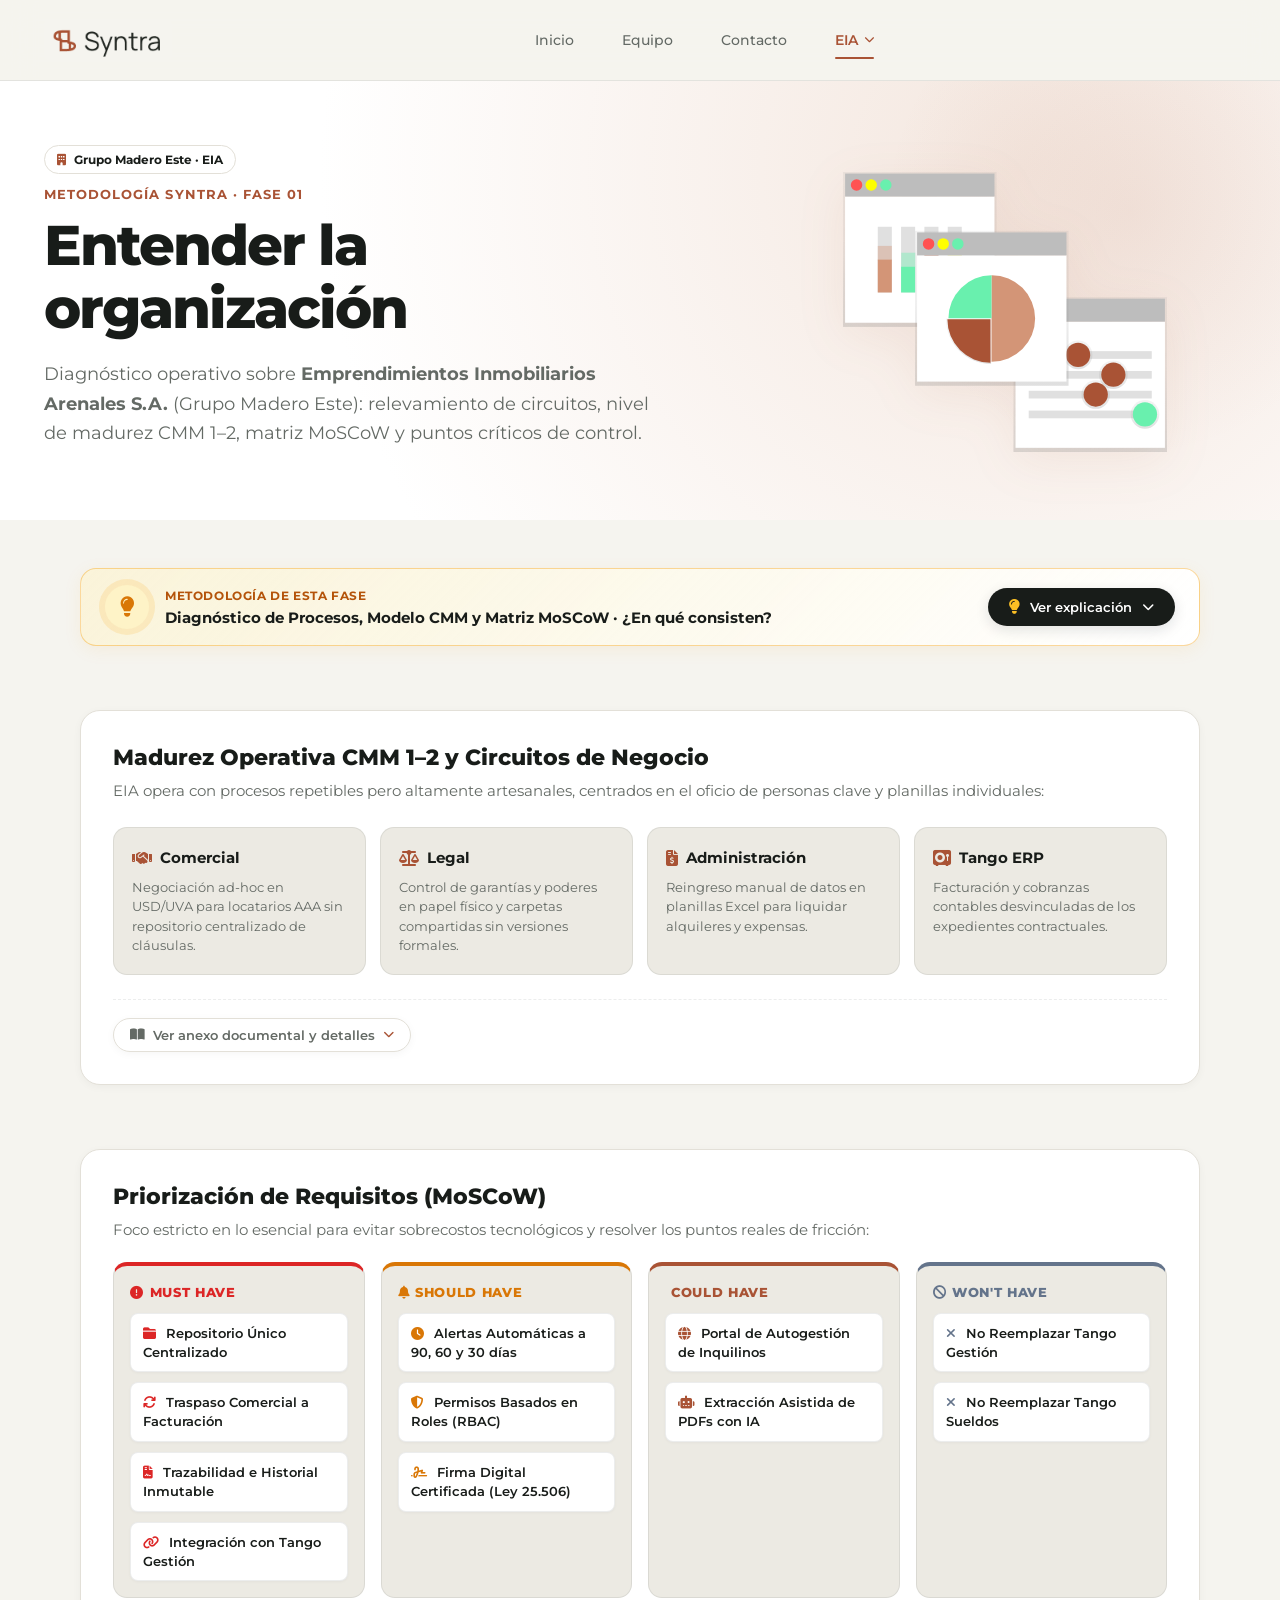
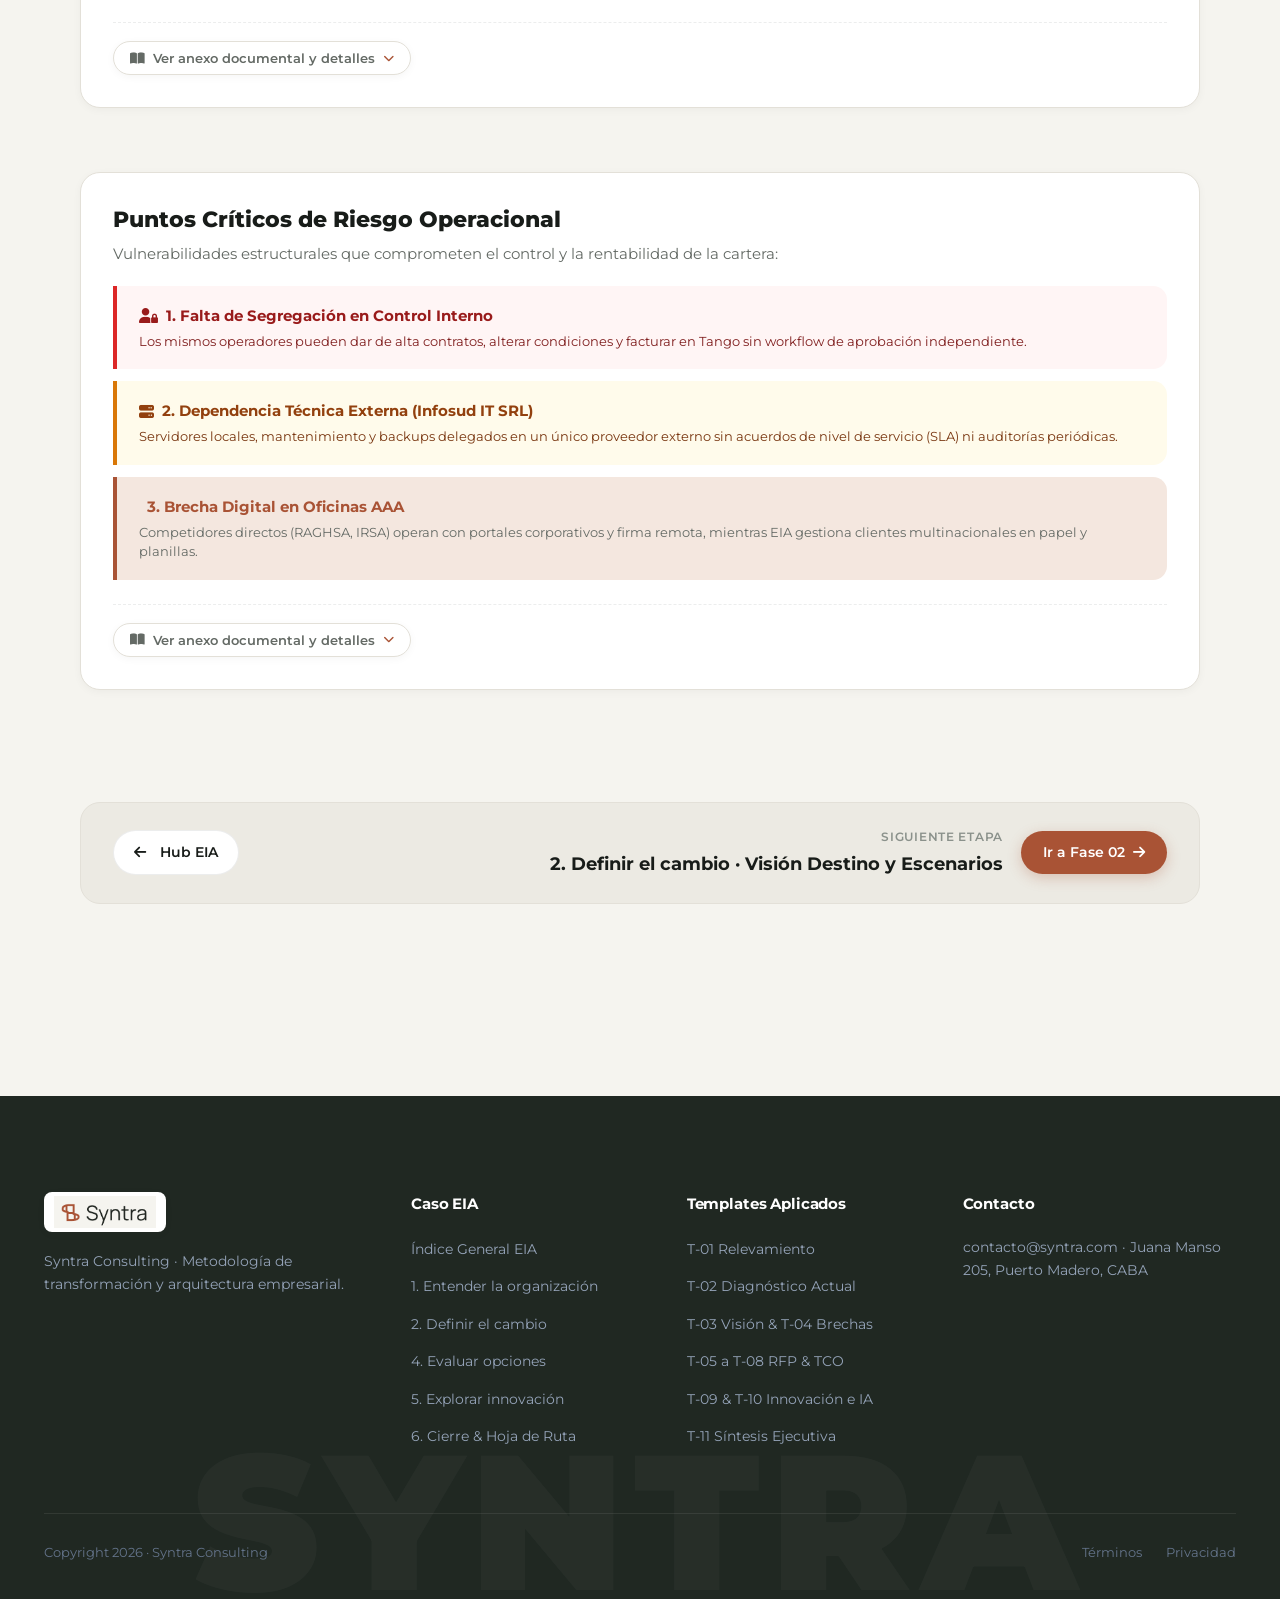
==== 1-entender-la-organizacion.html @ 29b1a00e "cambios varios" ====
<!DOCTYPE html>
<html lang="es">
<head>
  <meta charset="UTF-8">
  <meta name="viewport" content="width=device-width, initial-scale=1.0">
  <title>1. Entender la organización · Diagnóstico EIA · Syntra Consulting</title>
  <meta name="description" content="Fase 1: Diagnóstico operativo de Emprendimientos Inmobiliarios Arenales S.A. (EIA). Madurez CMM 1-2, matriz MoSCoW y puntos críticos de riesgo.">
  
  <!-- Font Awesome Icons -->
  <link rel="stylesheet" href="https://cdnjs.cloudflare.com/ajax/libs/font-awesome/6.5.1/css/all.min.css">

  <!-- Google Fonts: Montserrat Exclusivamente -->
  <link rel="preconnect" href="https://fonts.googleapis.com">
  <link rel="preconnect" href="https://fonts.gstatic.com" crossorigin>
  <link href="https://fonts.googleapis.com/css2?family=Montserrat:ital,wght@0,300;0,400;0,500;0,600;0,700;0,800;0,900;1,300;1,400;1,500;1,600;1,700&display=swap" rel="stylesheet">

  <link rel="stylesheet" href="styles.css">
  <link rel="icon" type="image/svg+xml" href="assets/logo-symbol.svg">
</head>
<body>

  <!-- Site Header -->
  <header class="site-header" role="banner">
    <div class="container header-inner">
      <a href="index.html" class="brand-logo" aria-label="Syntra Consulting Inicio">
        <img src="assets/logo-crop.png" alt="Syntra Consulting" class="brand-logo-img">
      </a>

      <!-- Navigation with EIA Dropdown -->
      <nav class="nav-container" role="navigation" aria-label="Navegación principal">
        <ul class="nav-menu">
          <li><a href="index.html" class="nav-link">Inicio</a></li>
          <li><a href="index.html#equipo" class="nav-link">Equipo</a></li>
          <li><a href="index.html#contacto" class="nav-link">Contacto</a></li>
          
          <li class="nav-item-dropdown">
            <a href="eia.html" class="nav-link active">
              <span>EIA</span>
              <i class="fa-solid fa-chevron-down" style="font-size:0.65rem;"></i>
            </a>
            <div class="nav-dropdown-menu">
              <a href="eia.html" class="nav-dropdown-item">
                <i class="fa-solid fa-folder-tree" style="color:var(--primary-blue);"></i>
                <span>Índice General EIA</span>
                <span class="nav-dropdown-badge">Hub</span>
              </a>
              <a href="1-entender-la-organizacion.html" class="nav-dropdown-item active">
                <i class="fa-solid fa-magnifying-glass-chart"></i>
                <span>1. Entender la organización</span>
              </a>
              <a href="2-definir-el-cambio.html" class="nav-dropdown-item">
                <i class="fa-solid fa-bullseye"></i>
                <span>2. Definir el cambio</span>
              </a>
              <a href="4-evaluar-opciones.html" class="nav-dropdown-item">
                <i class="fa-solid fa-scale-balanced"></i>
                <span>4. Evaluar opciones</span>
              </a>
              <a href="5-explorar-innovacion.html" class="nav-dropdown-item">
                <i class="fa-solid fa-robot"></i>
                <span>5. Explorar innovación</span>
              </a>
              <a href="6-cierre.html" class="nav-dropdown-item">
                <i class="fa-solid fa-flag-checkered"></i>
                <span>6. Cierre & Hoja de Ruta</span>
              </a>
            </div>
          </li>
        </ul>
      </nav>

      <div class="header-actions">
        <button class="mobile-toggle" aria-label="Abrir menú" aria-expanded="false">
          <span></span><span></span><span></span>
        </button>
      </div>
    </div>
  </header>

  <main>

    <!-- Phase Hero Banner (Clean, Typographic, No Clutter) -->
    <section class="hero-section" style="padding: 64px 0 40px;">
      <div class="ambient-glow"></div>
      <div class="container hero-with-illustration" style="position:relative; z-index:2;">
        
        <div>
          <div style="display:inline-flex; align-items:center; gap:8px; background:#FFFFFF; padding:4px 12px; border-radius:100px; border:1px solid var(--border-card); margin-bottom:10px;">
            <i class="fa-solid fa-building" style="font-size:0.75rem; color:var(--primary-blue);"></i>
            <span style="font-size:0.75rem; font-weight:700; color:var(--text-main);">Grupo Madero Este · EIA</span>
          </div>
          <span class="hero-kicker" style="display:block;">Metodología Syntra · Fase 01</span>
          <h1 class="hero-title" style="margin-top:4px;">
            Entender la organización
          </h1>
          <p class="hero-lead" style="max-width:620px; margin-top:14px;">
            Diagnóstico operativo sobre <strong>Emprendimientos Inmobiliarios Arenales S.A.</strong> (Grupo Madero Este): relevamiento de circuitos, nivel de madurez CMM 1–2, matriz MoSCoW y puntos críticos de control.
          </p>
        </div>

        <div class="hero-illustration-box">
          <img src="assets/undraw_analytics.svg" alt="Ilustración Diagnóstico Operativo EIA" class="undraw-img">
        </div>

      </div>
    </section>

    <!-- Content Layout Grid -->
    <section style="padding: 24px 0 96px;">
      <div class="container">
        
        <div class="spec-layout-grid">
          
          <!-- Main Column -->
          <div class="spec-main">
            
            <!-- Barra de Metodología con Popover Interactivo (Explicación Sencilla) -->
            <div class="methodology-bar-wrapper">
              <div class="methodology-pill-bar">
                <div class="methodology-pill-info">
                  <span class="methodology-bulb-badge" aria-hidden="true">
                    <i class="fa-solid fa-lightbulb"></i>
                  </span>
                  <div class="methodology-pill-texts">
                    <span class="methodology-pill-kicker">Metodología de esta fase</span>
                    <span class="methodology-pill-title">Diagnóstico de Procesos, Modelo CMM y Matriz MoSCoW · ¿En qué consisten?</span>
                  </div>
                </div>
                <button type="button" class="methodology-trigger-btn" aria-expanded="false" aria-controls="popover-metodologia-01">
                  <i class="fa-solid fa-lightbulb lightbulb-icon-glow"></i>
                  <span>Ver explicación</span>
                  <i class="fa-solid fa-chevron-down arrow-indicator"></i>
                </button>
              </div>

              <!-- Popover Desplegable -->
              <aside id="popover-metodologia-01" class="methodology-popover-box" role="region" aria-label="Metodología de Diagnóstico">
                <div class="popover-header">
                  <div class="popover-badge-tag">
                    <i class="fa-solid fa-lightbulb"></i>
                    <span>Metodología Explicada Fácil</span>
                  </div>
                  <button type="button" class="popover-close-btn" aria-label="Cerrar explicación">
                    <i class="fa-solid fa-xmark"></i>
                  </button>
                </div>
                
                <h3 class="popover-headline">
                  ¿Qué metodologías se usaron para diagnosticar la empresa y en qué consisten?
                </h3>

                <div class="popover-explain-grid">
                  <!-- Bloque 1: ¿Qué es? -->
                  <div class="explain-card concept-card">
                    <div class="explain-card-header">
                      <span class="explain-card-icon concept-icon"><i class="fa-solid fa-book-open"></i></span>
                      <h4>¿Qué es?</h4>
                    </div>
                    <p>
                      El <strong>Modelo de Madurez (CMM)</strong> es una escala del 1 al 5 que mide qué tan organizada está una empresa: desde un nivel donde todo se hace "a pulmón" y depende de la memoria de personas clave (Nivel 1–2), hasta niveles donde los procesos están estandarizados.<br><br>
                      La <strong>Matriz MoSCoW</strong> es una regla práctica para ordenar necesidades separando lo urgente de lo secundario.
                    </p>
                  </div>

                  <!-- Bloque 2: ¿En qué consiste? -->
                  <div class="explain-card steps-card">
                    <div class="explain-card-header">
                      <span class="explain-card-icon steps-icon"><i class="fa-solid fa-list-ol"></i></span>
                      <h4>¿En qué consiste el método? (Paso a paso)</h4>
                    </div>
                    <ul class="explain-steps-list">
                      <li>
                        <span class="explain-step-badge">1</span>
                        <span><strong>Relevar la realidad:</strong> Se mapea cómo viajan las planillas de Excel, mensajes y carpetas entre sectores (ventas, cobranzas y compras).</span>
                      </li>
                      <li>
                        <span class="explain-step-badge">2</span>
                        <span><strong>Medir la madurez (CMM 1–2):</strong> Se confirma que los procesos son repetibles pero artesanales, para no imponer herramientas que nadie pueda usar.</span>
                      </li>
                      <li>
                        <span class="explain-step-badge">3</span>
                        <span><strong>Priorizar con MoSCoW:</strong> Se clasifica lo imprescindible (<em>Must</em>), lo deseable (<em>Should</em>), lo secundario (<em>Could</em>) y lo que queda para más adelante (<em>Won't</em>).</span>
                      </li>
                    </ul>
                  </div>

                  <!-- Bloque 3: ¿Para qué sirve? -->
                  <div class="explain-card value-card">
                    <div class="explain-card-header">
                      <span class="explain-card-icon value-icon"><i class="fa-solid fa-circle-check"></i></span>
                      <h4>¿Para qué sirve? (Resultado concreto)</h4>
                    </div>
                    <ul class="explain-value-list">
                      <li>
                        <i class="fa-solid fa-check"></i>
                        <span><strong>Diagnóstico certero:</strong> Saber con exactitud qué traba el trabajo diario antes de gastar dinero en software.</span>
                      </li>
                      <li>
                        <i class="fa-solid fa-check"></i>
                        <span><strong>Foco en lo urgente:</strong> Evita el error habitual de querer cambiar todo al mismo tiempo de forma caótica.</span>
                      </li>
                      <li>
                        <i class="fa-solid fa-check"></i>
                        <span><strong>Solución a medida:</strong> Garantiza que cualquier sistema futuro resuelva problemas reales de la gente.</span>
                      </li>
                    </ul>
                  </div>
                </div>

                <div class="popover-simple-footer">
                  <span><i class="fa-solid fa-circle-info" style="color:var(--primary-blue); margin-right:6px;"></i> Conceptos de diagnóstico de procesos y madurez organizativa (CMM & MoSCoW).</span>
                  <span style="font-weight:600; color:var(--text-main);">Fase 01 · Entender la Organización</span>
                </div>
              </aside>
            </div>

            <!-- Card 1: Diagnóstico de Madurez & Mapeo de Circuitos -->
            <article class="visual-slide-card">
              <h2 class="visual-slide-title">Madurez Operativa CMM 1–2 y Circuitos de Negocio</h2>
              <p class="visual-lead-text">
                EIA opera con procesos repetibles pero altamente artesanales, centrados en el oficio de personas clave y planillas individuales:
              </p>

              <!-- Graphic 4-Area Flow Grid -->
              <div style="display:grid; grid-template-columns:repeat(auto-fit, minmax(210px, 1fr)); gap:14px; margin:24px 0 16px;">
                <div style="background:var(--bg-surface); border:1px solid var(--border-subtle); border-radius:var(--radius-md); padding:18px;">
                  <div style="display:flex; align-items:center; gap:8px; margin-bottom:8px;">
                    <i class="fa-solid fa-handshake" style="color:var(--primary-blue);"></i>
                    <strong style="font-size:0.9375rem;">Comercial</strong>
                  </div>
                  <p style="font-size:0.8125rem; color:var(--text-body); margin:0; line-height:1.5;">Negociación ad-hoc en USD/UVA para locatarios AAA sin repositorio centralizado de cláusulas.</p>
                </div>

                <div style="background:var(--bg-surface); border:1px solid var(--border-subtle); border-radius:var(--radius-md); padding:18px;">
                  <div style="display:flex; align-items:center; gap:8px; margin-bottom:8px;">
                    <i class="fa-solid fa-scale-balanced" style="color:var(--primary-blue);"></i>
                    <strong style="font-size:0.9375rem;">Legal</strong>
                  </div>
                  <p style="font-size:0.8125rem; color:var(--text-body); margin:0; line-height:1.5;">Control de garantías y poderes en papel físico y carpetas compartidas sin versiones formales.</p>
                </div>

                <div style="background:var(--bg-surface); border:1px solid var(--border-subtle); border-radius:var(--radius-md); padding:18px;">
                  <div style="display:flex; align-items:center; gap:8px; margin-bottom:8px;">
                    <i class="fa-solid fa-file-invoice-dollar" style="color:var(--primary-blue);"></i>
                    <strong style="font-size:0.9375rem;">Administración</strong>
                  </div>
                  <p style="font-size:0.8125rem; color:var(--text-body); margin:0; line-height:1.5;">Reingreso manual de datos en planillas Excel para liquidar alquileres y expensas.</p>
                </div>

                <div style="background:var(--bg-surface); border:1px solid var(--border-subtle); border-radius:var(--radius-md); padding:18px;">
                  <div style="display:flex; align-items:center; gap:8px; margin-bottom:8px;">
                    <i class="fa-solid fa-vault" style="color:var(--primary-blue);"></i>
                    <strong style="font-size:0.9375rem;">Tango ERP</strong>
                  </div>
                  <p style="font-size:0.8125rem; color:var(--text-body); margin:0; line-height:1.5;">Facturación y cobranzas contables desvinculadas de los expedientes contractuales.</p>
                </div>
              </div>

              <!-- Collapsible Annex 01 -->
              <div class="annex-box">
                <button type="button" class="annex-toggle-btn" aria-expanded="false">
                  <i class="fa-solid fa-book-open"></i>
                  <span class="toggle-label">Ver anexo documental y detalles</span>
                  <i class="fa-solid fa-chevron-down chevron-icon"></i>
                </button>
                <div class="annex-body">
                  <div class="annex-header">
                    <i class="fa-solid fa-file-lines"></i> Anexo Metodológico · Relevamiento Operativo Completo (T-01 & T-02)
                  </div>
                  <p><strong>Detalle del Contexto Operativo:</strong> EIA opera en el segmento de alquiler corporativo premium en Diques 2 y 3 de Puerto Madero (locatarios: MasterCard, petroleras, embajadas) más consorcios asociados, con contratos en USD/UVA, garantías bancarias y exigencias de auditoría. Su madurez CMM 1–2 expone al negocio a que, ante la ausencia de una persona clave, los circuitos se frenen.</p>
                  <p><strong>Hito de Sistemas Enero 2026:</strong> La empresa completó la migración forzosa de un software de más de 20 años hacia Tango Gestión. Este cambio generó un estado de adaptación reciente y susceptibilidad al cambio tecnológico, exigiendo intervenciones modulares y no traumáticas.</p>
                </div>
              </div>
            </article>

            <!-- Card 2: Tablero Visual MoSCoW -->
            <article class="visual-slide-card">
              <h2 class="visual-slide-title">Priorización de Requisitos (MoSCoW)</h2>
              <p class="visual-lead-text">
                Foco estricto en lo esencial para evitar sobrecostos tecnológicos y resolver los puntos reales de fricción:
              </p>

              <!-- Clean Kanban Board -->
              <div class="visual-kanban-grid">
                
                <div class="visual-kanban-col must">
                  <div class="visual-kanban-header">
                    <i class="fa-solid fa-circle-exclamation"></i> Must Have
                  </div>
                  <div class="visual-kanban-card"><i class="fa-solid fa-folder-closed" style="color:#DC2626; margin-right:6px;"></i> Repositorio Único Centralizado</div>
                  <div class="visual-kanban-card"><i class="fa-solid fa-arrows-rotate" style="color:#DC2626; margin-right:6px;"></i> Traspaso Comercial a Facturación</div>
                  <div class="visual-kanban-card"><i class="fa-solid fa-file-contract" style="color:#DC2626; margin-right:6px;"></i> Trazabilidad e Historial Inmutable</div>
                  <div class="visual-kanban-card"><i class="fa-solid fa-link" style="color:#DC2626; margin-right:6px;"></i> Integración con Tango Gestión</div>
                </div>

                <div class="visual-kanban-col should">
                  <div class="visual-kanban-header">
                    <i class="fa-solid fa-bell"></i> Should Have
                  </div>
                  <div class="visual-kanban-card"><i class="fa-solid fa-clock" style="color:#D97706; margin-right:6px;"></i> Alertas Automáticas a 90, 60 y 30 días</div>
                  <div class="visual-kanban-card"><i class="fa-solid fa-shield-halved" style="color:#D97706; margin-right:6px;"></i> Permisos Basados en Roles (RBAC)</div>
                  <div class="visual-kanban-card"><i class="fa-solid fa-signature" style="color:#D97706; margin-right:6px;"></i> Firma Digital Certificada (Ley 25.506)</div>
                </div>

                <div class="visual-kanban-col could">
                  <div class="visual-kanban-header">
                    <i class="fa-solid fa-sparkles"></i> Could Have
                  </div>
                  <div class="visual-kanban-card"><i class="fa-solid fa-globe" style="color:var(--primary-blue); margin-right:6px;"></i> Portal de Autogestión de Inquilinos</div>
                  <div class="visual-kanban-card"><i class="fa-solid fa-robot" style="color:var(--primary-blue); margin-right:6px;"></i> Extracción Asistida de PDFs con IA</div>
                </div>

                <div class="visual-kanban-col wont">
                  <div class="visual-kanban-header">
                    <i class="fa-solid fa-ban"></i> Won't Have
                  </div>
                  <div class="visual-kanban-card"><i class="fa-solid fa-xmark" style="color:#64748B; margin-right:6px;"></i> No Reemplazar Tango Gestión</div>
                  <div class="visual-kanban-card"><i class="fa-solid fa-xmark" style="color:#64748B; margin-right:6px;"></i> No Reemplazar Tango Sueldos</div>
                </div>

              </div>

              <!-- Collapsible Annex 02 -->
              <div class="annex-box">
                <button type="button" class="annex-toggle-btn" aria-expanded="false">
                  <i class="fa-solid fa-book-open"></i>
                  <span class="toggle-label">Ver anexo documental y detalles</span>
                  <i class="fa-solid fa-chevron-down chevron-icon"></i>
                </button>
                <div class="annex-body">
                  <div class="annex-header">
                    <i class="fa-solid fa-file-lines"></i> Anexo Metodológico · Justificación de la Matriz MoSCoW
                  </div>
                  <p><strong>Criterio de Decisión:</strong> Se acordó con la Gerencia General (Dora Poceiro) mantener intangible el ERP Tango Gestión y Tango Sueldos (Won't Have) para proteger la inversión de enero de 2026. Los esfuerzos se concentran exclusivamente en eliminar la dispersión documental y erradicar los errores en el traspaso interdepartamental.</p>
                </div>
              </div>
            </article>

            <!-- Card 3: Puntos Críticos de Fricción -->
            <article class="visual-slide-card">
              <h2 class="visual-slide-title">Puntos Críticos de Riesgo Operacional</h2>
              <p class="visual-lead-text">
                Vulnerabilidades estructurales que comprometen el control y la rentabilidad de la cartera:
              </p>

              <!-- Clean Risk Items -->
              <div style="display:flex; flex-direction:column; gap:12px; margin:20px 0;">
                
                <div style="background:#FFF5F5; border-left:4px solid #DC2626; border-radius:0 var(--radius-md) var(--radius-md) 0; padding:18px 22px;">
                  <h3 style="font-size:0.9375rem; font-weight:700; color:#991B1B; margin:0 0 4px; display:flex; align-items:center; gap:8px;">
                    <i class="fa-solid fa-user-lock"></i> 1. Falta de Segregación en Control Interno
                  </h3>
                  <p style="font-size:0.8125rem; color:#7F1D1D; margin:0; line-height:1.5;">Los mismos operadores pueden dar de alta contratos, alterar condiciones y facturar en Tango sin workflow de aprobación independiente.</p>
                </div>

                <div style="background:#FFFBEB; border-left:4px solid #D97706; border-radius:0 var(--radius-md) var(--radius-md) 0; padding:18px 22px;">
                  <h3 style="font-size:0.9375rem; font-weight:700; color:#92400E; margin:0 0 4px; display:flex; align-items:center; gap:8px;">
                    <i class="fa-solid fa-server"></i> 2. Dependencia Técnica Externa (Infosud IT SRL)
                  </h3>
                  <p style="font-size:0.8125rem; color:#78350F; margin:0; line-height:1.5;">Servidores locales, mantenimiento y backups delegados en un único proveedor externo sin acuerdos de nivel de servicio (SLA) ni auditorías periódicas.</p>
                </div>

                <div style="background:var(--primary-blue-light); border-left:4px solid var(--primary-blue); border-radius:0 var(--radius-md) var(--radius-md) 0; padding:18px 22px;">
                  <h3 style="font-size:0.9375rem; font-weight:700; color:var(--primary-blue); margin:0 0 4px; display:flex; align-items:center; gap:8px;">
                    <i class="fa-solid fa-chart-line-down"></i> 3. Brecha Digital en Oficinas AAA
                  </h3>
                  <p style="font-size:0.8125rem; color:var(--text-body); margin:0; line-height:1.5;">Competidores directos (RAGHSA, IRSA) operan con portales corporativos y firma remota, mientras EIA gestiona clientes multinacionales en papel y planillas.</p>
                </div>

              </div>

              <!-- Collapsible Annex 03 -->
              <div class="annex-box">
                <button type="button" class="annex-toggle-btn" aria-expanded="false">
                  <i class="fa-solid fa-book-open"></i>
                  <span class="toggle-label">Ver anexo documental y detalles</span>
                  <i class="fa-solid fa-chevron-down chevron-icon"></i>
                </button>
                <div class="annex-body">
                  <div class="annex-header">
                    <i class="fa-solid fa-file-lines"></i> Anexo Metodológico · Evaluación de Impacto Operativo
                  </div>
                  <p><strong>Riesgo de Control Interno en Tango Gestión:</strong> Actualmente, los perfiles de usuario en Tango no diferencian adecuadamente entre quién negocia, quién carga las condiciones y quién aprueba la emisión de facturas o pagos. Esto expone a la Gerencia General a desvíos en cánones pactados y demoras en el reclamo de pólizas de caución vencidas.</p>
                </div>
              </div>
            </article>

            <!-- Navigation Dock with Previous and Next Phase -->
            <div class="next-phase-dock" style="display:flex; justify-content:space-between; align-items:center; flex-wrap:wrap; gap:16px;">
              <a href="eia.html" class="btn-secondary" style="padding:10px 20px; font-size:0.875rem;">
                <span class="arrow" style="margin-right:6px;"><i class="fa-solid fa-arrow-left"></i></span>
                <span>Hub EIA</span>
              </a>
              <div style="display:flex; align-items:center; gap:18px; flex-wrap:wrap; margin-left:auto;">
                <div class="next-phase-info" style="text-align:right;">
                  <span class="next-phase-label">Siguiente Etapa</span>
                  <span class="next-phase-title">2. Definir el cambio · Visión Destino y Escenarios</span>
                </div>
                <a href="2-definir-el-cambio.html" class="btn-primary">
                  <span>Ir a Fase 02</span>
                  <span class="arrow"><i class="fa-solid fa-arrow-right"></i></span>
                </a>
              </div>
            </div>

          </div>

        </div>

      </div>
    </section>

  </main>

  <!-- Mega Footer -->
  <footer class="mega-footer" role="contentinfo">
    <div class="footer-watermark">SYNTRA</div>
    <div class="container">
      <div class="footer-grid">
        <div class="footer-brand-col">
          <a href="index.html" class="brand-logo" style="color:#FFFFFF;">
            <span class="footer-logo-wrap">
              <img src="assets/logo-crop.png" alt="Syntra Consulting" class="footer-logo-img">
            </span>
          </a>
          <p class="footer-desc">
            Syntra Consulting · Metodología de transformación y arquitectura empresarial.
          </p>
        </div>

        <div>
          <h4 class="footer-col-title">Caso EIA</h4>
          <ul class="footer-links-list">
            <li class="footer-link-item"><a href="eia.html">Índice General EIA</a></li>
            <li class="footer-link-item"><a href="1-entender-la-organizacion.html">1. Entender la organización</a></li>
            <li class="footer-link-item"><a href="2-definir-el-cambio.html">2. Definir el cambio</a></li>
            <li class="footer-link-item"><a href="4-evaluar-opciones.html">4. Evaluar opciones</a></li>
            <li class="footer-link-item"><a href="5-explorar-innovacion.html">5. Explorar innovación</a></li>
            <li class="footer-link-item"><a href="6-cierre.html">6. Cierre & Hoja de Ruta</a></li>
          </ul>
        </div>

        <div>
          <h4 class="footer-col-title">Templates Aplicados</h4>
          <ul class="footer-links-list">
            <li class="footer-link-item"><a href="1-entender-la-organizacion.html">T-01 Relevamiento</a></li>
            <li class="footer-link-item"><a href="1-entender-la-organizacion.html">T-02 Diagnóstico Actual</a></li>
            <li class="footer-link-item"><a href="2-definir-el-cambio.html">T-03 Visión & T-04 Brechas</a></li>
            <li class="footer-link-item"><a href="4-evaluar-opciones.html">T-05 a T-08 RFP & TCO</a></li>
            <li class="footer-link-item"><a href="5-explorar-innovacion.html">T-09 & T-10 Innovación e IA</a></li>
            <li class="footer-link-item"><a href="6-cierre.html">T-11 Síntesis Ejecutiva</a></li>
          </ul>
        </div>

        <div>
          <h4 class="footer-col-title">Contacto</h4>
          <p class="footer-desc">
            contacto@syntra.com · Juana Manso 205, Puerto Madero, CABA
          </p>
        </div>
      </div>

      <div class="footer-bottom-bar">
        <div>Copyright 2026 · Syntra Consulting</div>
        <div class="footer-legal-links">
          <a href="#">Términos</a>
          <a href="#">Privacidad</a>
        </div>
      </div>
    </div>
  </footer>

  <script src="script.js"></script>
</body>
</html>
---- styles.css ----
/* ==========================================================================
   SYNTRA CONSULTING · Design System & Modern Agency UI
   Inspired by Looka reference design (Home, About, Career Single)
   Integrated for Syntra Consulting & Case Methodology
   ========================================================================== */

@import url('https://fonts.googleapis.com/css2?family=Montserrat:ital,wght@0,300;0,400;0,500;0,600;0,700;0,800;0,900;1,300;1,400;1,500;1,600;1,700&display=swap');

:root {
  /* ==========================================================================
     SYNTRA BRAND PALETTE (From deploy-6add1cf982ff3a89a87333ff)
     Warm Stone, Sand, Terracotta & Deep Obsidian Forest
     ========================================================================== */
  
  /* Terracotta / Bronze Accent */
  --accent-terracotta: #A95335;
  --accent-terracotta-hover: #92442B;
  --accent-peach: #D39577;
  --accent-peach-hover: #E0A68A;
  --accent-badge-bg: #F4E7DF;
  --accent-glow: rgba(169, 83, 53, 0.25);

  /* Primary Accent & Component Mapping */
  --primary-accent: #A95335;
  --primary-accent-hover: #92442B;
  --primary-accent-light: #F4E7DF;
  --primary-accent-muted: rgba(169, 83, 53, 0.12);
  --primary-gradient: linear-gradient(135deg, #A95335 0%, #D39577 100%);

  /* Aliases for 100% component compatibility */
  --primary-blue: #A95335;
  --primary-blue-hover: #92442B;
  --primary-blue-light: #F4E7DF;
  --primary-blue-muted: rgba(169, 83, 53, 0.12);
  
  /* Dark Obsidian Forest (Footers & Contrast) */
  --dark-navy: #202822;
  --dark-surface: #27322B;
  --dark-card: #2E3A31;
  --bg-dark: #202822;
  --bg-dark-card: #27322B;
  --bg-dark-card-hover: #2E3A31;
  
  /* Typography Colors */
  --text-main: #181C19;
  --text-body: #646A65;
  --text-muted: #8A918B;
  --text-subtle: #8A918B;
  --text-white: #FFFFFF;
  --text-light: #F5F4EF;
  --text-light-muted: #9DA59F;
  
  /* Backgrounds: Warm stone & sand from deploy-6add1cf982ff3a89a87333ff */
  --bg-primary: #F5F4EF;
  --bg-secondary: #ECEAE3;
  --bg-tertiary: #E3E0D8;
  --bg-body: #F5F4EF;
  --bg-surface: #ECEAE3;
  --bg-card: #FFFFFF;
  --bg-light-blue: #F4E7DF;
  
  /* Borders */
  --border-light: rgba(24, 28, 25, 0.12);
  --border-subtle: rgba(24, 28, 25, 0.08);
  --border-card: #E3E0D8;
  --border-focus: #A95335;

  /* Typography (Montserrat exclusively) */
  --font-main: 'Montserrat', -apple-system, BlinkMacSystemFont, "Segoe UI", Roboto, sans-serif;
  
  /* Shadows & Radius */
  --radius-sm: 8px;
  --radius-md: 14px;
  --radius-lg: 20px;
  --radius-xl: 28px;
  --radius-full: 9999px;
  
  --shadow-sm: 0 2px 8px rgba(24, 28, 25, 0.04);
  --shadow-md: 0 10px 25px rgba(24, 28, 25, 0.06);
  --shadow-lg: 0 20px 40px rgba(24, 28, 25, 0.08);
  --shadow-blue: 0 10px 30px rgba(169, 83, 53, 0.22);
  --shadow-accent: 0 10px 30px rgba(169, 83, 53, 0.22);
  
  /* Container Widths */
  --container-max: 1240px;
  --container-pad: 24px;
}

/* ==========================================================================
   Base & Reset
   ========================================================================== */
*, *::before, *::after {
  box-sizing: border-box;
  margin: 0;
  padding: 0;
}

html {
  scroll-behavior: smooth;
  font-size: 16px;
  -webkit-text-size-adjust: 100%;
}

body {
  font-family: var(--font-main);
  background-color: var(--bg-body);
  color: var(--text-main);
  line-height: 1.6;
  -webkit-font-smoothing: antialiased;
  -moz-osx-font-smoothing: grayscale;
  overflow-x: clip;
}

img, svg {
  display: block;
  max-width: 100%;
  height: auto;
}

a {
  color: inherit;
  text-decoration: none;
  transition: all 0.2s ease;
}

button {
  font-family: inherit;
  cursor: pointer;
  border: none;
  background: none;
  outline: none;
}

ul, ol {
  list-style: none;
}

.container {
  width: 100%;
  max-width: var(--container-max);
  margin-left: auto;
  margin-right: auto;
  padding-left: var(--container-pad);
  padding-right: var(--container-pad);
}

/* ==========================================================================
   Clean Ambient Lighting (Sin Cuadriculado)
   ========================================================================== */
.ambient-glow {
  position: absolute;
  top: -120px;
  right: -100px;
  width: 500px;
  height: 500px;
  background: radial-gradient(circle, rgba(169, 83, 53, 0.08) 0%, transparent 70%);
  pointer-events: none;
  z-index: 0;
}

/* ==========================================================================
   Pill Badges & Text Accents
   ========================================================================== */
.pill-badge {
  display: inline-flex;
  align-items: center;
  gap: 8px;
  padding: 6px 14px;
  background-color: var(--primary-blue-light);
  color: var(--primary-blue);
  font-size: 0.8125rem;
  font-weight: 600;
  border-radius: var(--radius-full);
  margin-bottom: 16px;
  letter-spacing: 0.01em;
}

.pill-badge.dark {
  background-color: rgba(255, 255, 255, 0.12);
  color: #FFFFFF;
}

.text-blue {
  color: var(--primary-blue);
}

/* ==========================================================================
   Header & Navigation
   ========================================================================== */
.site-header {
  position: sticky;
  top: 0;
  z-index: 1000;
  background-color: rgba(245, 244, 239, 0.94);
  backdrop-filter: blur(16px);
  -webkit-backdrop-filter: blur(16px);
  border-bottom: 1px solid var(--border-subtle);
  transition: all 0.3s ease;
}

.site-header.is-dark {
  background-color: rgba(32, 40, 34, 0.95);
  border-bottom: 1px solid rgba(255, 255, 255, 0.08);
  color: var(--text-white);
}

.header-inner {
  display: flex;
  align-items: center;
  justify-content: space-between;
  height: 80px;
}

/* Brand Logo */
.brand-logo {
  display: flex;
  align-items: center;
  gap: 12px;
  font-size: 1.35rem;
  font-weight: 800;
  letter-spacing: -0.02em;
  color: var(--text-main);
}

.site-header.is-dark .brand-logo {
  color: var(--text-white);
}

.brand-logo-img {
  height: 40px;
  width: auto;
  max-width: 150px;
  object-fit: contain;
  display: block;
  border-radius: 6px;
}

.footer-logo-wrap {
  background: #FFFFFF;
  padding: 4px 10px;
  border-radius: 8px;
  display: inline-flex;
  align-items: center;
  box-shadow: var(--shadow-sm);
}

.footer-logo-img {
  height: 32px;
  width: auto;
  object-fit: contain;
  display: block;
}

.trust-logo-card {
  display: flex;
  align-items: center;
  justify-content: center;
  padding: 6px 14px;
  background: rgba(255, 255, 255, 0.06);
  border: 1px solid rgba(255, 255, 255, 0.12);
  border-radius: 10px;
  transition: all 0.25s ease;
}

.trust-logo-card:hover {
  background: rgba(255, 255, 255, 0.12);
  transform: translateY(-2px);
  border-color: rgba(255, 255, 255, 0.25);
}

.trust-logo-card img {
  filter: brightness(0) invert(1);
  opacity: 0.9;
  transition: opacity 0.2s ease;
}

.trust-logo-card:hover img {
  opacity: 1;
}

.logo-box {
  width: 38px;
  height: 38px;
  background-color: var(--primary-blue);
  border-radius: 8px;
  display: flex;
  align-items: center;
  justify-content: center;
  color: #FFFFFF;
  box-shadow: var(--shadow-blue);
}

.logo-box svg {
  width: 22px;
  height: 22px;
}

/* Nav Menu */
.nav-menu {
  display: flex;
  align-items: center;
  gap: 24px;
}

.nav-link {
  font-size: 0.875rem;
  font-weight: 500;
  color: var(--text-body);
  padding: 8px 12px;
  border-radius: var(--radius-sm);
  transition: all 0.2s ease;
  position: relative;
  white-space: nowrap;
}

.site-header.is-dark .nav-link {
  color: #94A3B8;
}

.nav-link:hover {
  color: var(--primary-blue);
}

.site-header.is-dark .nav-link:hover {
  color: #FFFFFF;
}

.nav-link.active {
  color: var(--primary-blue);
  font-weight: 600;
}

.site-header.is-dark .nav-link.active {
  color: #FFFFFF;
}

.nav-link.active::after {
  content: '';
  position: absolute;
  bottom: 0;
  left: 12px;
  right: 12px;
  height: 2px;
  background-color: var(--primary-blue);
  border-radius: 2px;
}

/* Nav Item Dropdown (EIA Sections Hub) */
.nav-item-dropdown {
  position: relative;
  display: flex;
  align-items: center;
}

.nav-item-dropdown .nav-link {
  display: flex;
  align-items: center;
  gap: 6px;
}

.nav-dropdown-menu {
  position: absolute;
  top: 100%;
  right: 0;
  min-width: 310px;
  background-color: #FFFFFF;
  border: 1px solid var(--border-card);
  border-radius: var(--radius-md);
  box-shadow: 0 16px 36px rgba(15, 23, 42, 0.12);
  padding: 8px;
  display: none;
  flex-direction: column;
  gap: 2px;
  z-index: 1100;
  margin-top: 4px;
}

.nav-item-dropdown:hover .nav-dropdown-menu,
.nav-item-dropdown:focus-within .nav-dropdown-menu {
  display: flex;
}

.nav-dropdown-item {
  display: flex;
  align-items: center;
  gap: 12px;
  padding: 10px 14px;
  border-radius: var(--radius-sm);
  font-size: 0.8125rem;
  font-weight: 500;
  color: var(--text-body);
  transition: all 0.2s ease;
  text-decoration: none;
}

.nav-dropdown-item:hover {
  background-color: var(--primary-blue-light);
  color: var(--primary-blue);
  transform: translateX(3px);
}

.nav-dropdown-item.active {
  background-color: var(--primary-blue-light);
  color: var(--primary-blue);
  font-weight: 700;
}

.nav-dropdown-badge {
  font-size: 0.6875rem;
  font-weight: 700;
  padding: 2px 6px;
  border-radius: 4px;
  background-color: rgba(169, 83, 53, 0.1);
  color: var(--primary-blue);
  margin-left: auto;
}

/* EIA Index Hub Layout */
.eia-index-section {
  padding: 64px 0 96px;
}

.eia-intro-card {
  background-color: #FFFFFF;
  border: 1px solid var(--border-card);
  border-radius: var(--radius-xl);
  padding: 40px 48px;
  margin-bottom: 48px;
  box-shadow: var(--shadow-sm);
  display: grid;
  grid-template-columns: 1.3fr 0.7fr;
  gap: 36px;
  align-items: center;
}

.eia-quick-facts {
  display: grid;
  grid-template-columns: repeat(2, 1fr);
  gap: 16px;
  background-color: var(--bg-surface);
  border: 1px solid var(--border-subtle);
  border-radius: var(--radius-md);
  padding: 24px;
}

.eia-fact-item strong {
  display: block;
  font-size: 0.9375rem;
  color: var(--text-main);
}

.eia-fact-item span {
  font-size: 0.75rem;
  color: var(--text-muted);
  text-transform: uppercase;
  letter-spacing: 0.05em;
}

/* EIA Section Accordion Stream */
.eia-accordion-stream {
  display: flex;
  flex-direction: column;
  gap: 20px;
}

.eia-card-accordion {
  background-color: #FFFFFF;
  border: 1px solid var(--border-card);
  border-radius: var(--radius-lg);
  overflow: hidden;
  box-shadow: var(--shadow-sm);
  transition: all 0.3s ease;
}

.eia-card-accordion:hover {
  border-color: rgba(169, 83, 53, 0.4);
  box-shadow: var(--shadow-md);
}

.eia-card-accordion.is-open {
  border-color: var(--primary-blue);
  box-shadow: 0 12px 30px rgba(169, 83, 53, 0.08);
}

.eia-accordion-header {
  padding: 24px 32px;
  display: flex;
  align-items: center;
  justify-content: space-between;
  cursor: pointer;
  user-select: none;
  background-color: #FFFFFF;
  transition: background-color 0.2s ease;
}

.eia-accordion-header:hover {
  background-color: var(--bg-surface);
}

.eia-accordion-title-wrap {
  display: flex;
  align-items: center;
  gap: 20px;
}

.eia-phase-num {
  width: 48px;
  height: 48px;
  border-radius: var(--radius-md);
  background-color: var(--primary-blue-light);
  color: var(--primary-blue);
  display: flex;
  align-items: center;
  justify-content: center;
  font-size: 1.15rem;
  font-weight: 800;
  flex-shrink: 0;
}

.eia-accordion-title {
  font-size: 1.25rem;
  font-weight: 700;
  color: var(--text-main);
  margin: 0;
}

.eia-accordion-sub {
  font-size: 0.875rem;
  color: var(--text-body);
  margin-top: 4px;
}

.eia-accordion-actions {
  display: flex;
  align-items: center;
  gap: 16px;
}

.eia-toggle-btn {
  width: 36px;
  height: 36px;
  border-radius: 50%;
  background-color: var(--bg-surface);
  color: var(--text-body);
  display: flex;
  align-items: center;
  justify-content: center;
  font-size: 0.875rem;
  transition: transform 0.3s ease, background-color 0.2s ease;
}

.eia-card-accordion.is-open .eia-toggle-btn {
  transform: rotate(180deg);
  background-color: var(--primary-blue);
  color: #FFFFFF;
}

.eia-accordion-body {
  padding: 0 32px 32px;
  border-top: 1px solid var(--border-subtle);
  display: none;
  margin-top: 8px;
  padding-top: 24px;
}

.eia-card-accordion.is-open .eia-accordion-body {
  display: block;
}

.eia-preview-grid {
  display: grid;
  grid-template-columns: repeat(3, 1fr);
  gap: 20px;
  margin: 20px 0;
}

.eia-preview-box {
  background-color: var(--bg-surface);
  border: 1px solid var(--border-subtle);
  border-radius: var(--radius-md);
  padding: 20px;
}

.eia-preview-title {
  font-size: 0.875rem;
  font-weight: 700;
  color: var(--text-main);
  margin-bottom: 8px;
  display: flex;
  align-items: center;
  gap: 8px;
}

.eia-preview-text {
  font-size: 0.8125rem;
  color: var(--text-body);
  line-height: 1.55;
}


/* Header Actions */
.header-actions {
  display: flex;
  align-items: center;
  gap: 16px;
}

.lang-selector {
  display: inline-flex;
  align-items: center;
  gap: 6px;
  padding: 6px 12px;
  border: 1px solid var(--border-subtle);
  border-radius: var(--radius-full);
  font-size: 0.8125rem;
  font-weight: 500;
  color: var(--text-body);
}

.btn-primary {
  display: inline-flex;
  align-items: center;
  gap: 8px;
  padding: 10px 22px;
  background-color: var(--primary-blue);
  color: #FFFFFF;
  font-size: 0.875rem;
  font-weight: 600;
  border-radius: var(--radius-full);
  box-shadow: 0 4px 14px rgba(169, 83, 53, 0.28);
  transition: all 0.25s ease;
}

.btn-primary:hover {
  background-color: var(--primary-blue-hover);
  transform: translateY(-2px);
  box-shadow: 0 6px 20px rgba(169, 83, 53, 0.4);
}

.btn-primary .arrow {
  display: inline-block;
  transition: transform 0.2s ease;
}

.btn-primary:hover .arrow {
  transform: translate(2px, -2px);
}

.btn-secondary {
  display: inline-flex;
  align-items: center;
  gap: 8px;
  padding: 10px 22px;
  background-color: #FFFFFF;
  border: 1px solid var(--border-subtle);
  color: var(--text-main);
  font-size: 0.875rem;
  font-weight: 600;
  border-radius: var(--radius-full);
  transition: all 0.2s ease;
}

.btn-secondary:hover {
  border-color: var(--primary-blue);
  color: var(--primary-blue);
  background-color: var(--primary-blue-light);
}

.mobile-toggle {
  display: none;
  flex-direction: column;
  gap: 5px;
  padding: 8px;
}

.mobile-toggle span {
  display: block;
  width: 24px;
  height: 2px;
  background-color: var(--text-main);
  transition: all 0.25s ease;
  transform-origin: center;
}

.site-header.is-dark .mobile-toggle span {
  background-color: var(--text-white);
}

.mobile-toggle.is-active span:nth-child(1) {
  transform: translateY(7px) rotate(45deg);
}

.mobile-toggle.is-active span:nth-child(2) {
  opacity: 0;
  transform: scaleX(0);
}

.mobile-toggle.is-active span:nth-child(3) {
  transform: translateY(-7px) rotate(-45deg);
}

/* ==========================================================================
   Hero Section Layout (Looka Style)
   ========================================================================== */
.hero-section {
  position: relative;
  padding: 72px 0 96px;
  background: radial-gradient(circle at 80% 20%, #F4E7DF 0%, #FFFFFF 65%);
  overflow: hidden;
}

.hero-section.dark {
  background: radial-gradient(circle at 75% 25%, #27322B 0%, #202822 70%);
  color: var(--text-white);
  padding: 96px 0 120px;
}

.hero-grid {
  display: grid;
  grid-template-columns: 1.15fr 0.85fr;
  align-items: center;
  gap: 48px;
  position: relative;
  z-index: 2;
}

.hero-content {
  max-width: 640px;
}

.hero-title {
  font-size: clamp(2.35rem, 4.4vw, 3.75rem);
  font-weight: 800;
  letter-spacing: -0.035em;
  line-height: 1.12;
  color: var(--text-main);
  margin-bottom: 20px;
}

.hero-section.dark .hero-title {
  color: var(--text-white);
}

.hero-lead {
  font-size: clamp(1rem, 1.4vw, 1.1875rem);
  font-weight: 400;
  line-height: 1.65;
  color: var(--text-body);
  margin-bottom: 32px;
}

.hero-section.dark .hero-lead {
  color: #94A3B8;
}

.hero-cta-row {
  display: flex;
  align-items: center;
  gap: 16px;
  flex-wrap: wrap;
}

/* Trust / Client Bar */
.trust-bar {
  margin-top: 64px;
  padding-top: 36px;
  border-top: 1px solid var(--border-subtle);
  display: flex;
  align-items: center;
  justify-content: space-between;
  flex-wrap: wrap;
  gap: 20px;
}

.trust-label {
  font-size: 0.75rem;
  font-weight: 600;
  text-transform: uppercase;
  letter-spacing: 0.08em;
  color: var(--text-muted);
}

.trust-logos {
  display: flex;
  align-items: center;
  gap: 36px;
  opacity: 0.75;
}

.trust-logo-item {
  font-size: 0.9375rem;
  font-weight: 700;
  color: #64748B;
  display: flex;
  align-items: center;
  gap: 6px;
}

/* ==========================================================================
   Multi-Photo Team Grid (as in About.png)
   ========================================================================== */
.photo-strip-grid {
  display: grid;
  grid-template-columns: repeat(5, 1fr);
  gap: 16px;
  margin: 48px 0;
}

.photo-strip-item {
  height: 380px;
  border-radius: var(--radius-lg);
  overflow: hidden;
  box-shadow: var(--shadow-md);
  position: relative;
}

.photo-strip-item img {
  width: 100%;
  height: 100%;
  object-fit: cover;
  transition: transform 0.4s ease;
}

.photo-strip-item:hover img {
  transform: scale(1.05);
}

/* ==========================================================================
   Metrics & Stats Counter Row (as in About.png & Home.jpg)
   ========================================================================== */
/* ==========================================================================
   Consulting Services Grid (What We Do)
   ========================================================================== */
.consulting-services-grid {
  display: grid;
  grid-template-columns: repeat(auto-fit, minmax(320px, 1fr));
  gap: 24px;
  margin-top: 40px;
}

.service-card-clean {
  background: #FFFFFF;
  border: 1px solid var(--border-card);
  border-radius: var(--radius-lg);
  padding: 32px 28px;
  transition: all 0.3s ease;
  display: flex;
  flex-direction: column;
  box-shadow: var(--shadow-sm);
}

.service-card-clean:hover {
  transform: translateY(-4px);
  border-color: var(--primary-blue);
  box-shadow: 0 16px 36px rgba(24, 28, 25, 0.08);
}

.service-icon-box {
  width: 54px;
  height: 54px;
  border-radius: var(--radius-md);
  background: var(--primary-blue-muted);
  color: var(--primary-blue);
  display: flex;
  align-items: center;
  justify-content: center;
  font-size: 1.4rem;
  margin-bottom: 20px;
  transition: all 0.3s ease;
}

.service-card-clean:hover .service-icon-box {
  background: var(--primary-blue);
  color: #FFFFFF;
  transform: scale(1.05);
}

/* ==========================================================================
   Case Study Spotlight Section (EIA Showcase)
   ========================================================================== */
.case-spotlight-section {
  padding: 48px 0 64px;
  background-color: var(--bg-body);
}

.case-spotlight-card {
  background: radial-gradient(circle at 85% 15%, #2B3A30 0%, #17201A 60%, #111813 100%);
  border-radius: var(--radius-xl);
  padding: clamp(36px, 5vw, 56px);
  color: #FFFFFF;
  position: relative;
  overflow: hidden;
  box-shadow: 0 20px 45px rgba(24, 28, 25, 0.14);
  border: 1px solid rgba(255, 255, 255, 0.08);
}

.case-spotlight-grid {
  display: grid;
  grid-template-columns: 1.15fr 0.85fr;
  gap: 48px;
  align-items: center;
}

@media (max-width: 960px) {
  .case-spotlight-grid {
    grid-template-columns: 1fr;
    gap: 36px;
  }
}

.stats-section {
  padding: 72px 0;
  background-color: var(--bg-surface);
  border-top: 1px solid var(--border-subtle);
  border-bottom: 1px solid var(--border-subtle);
}

.stats-grid {
  display: grid;
  grid-template-columns: repeat(4, 1fr);
  gap: 32px;
}

.stat-item {
  display: flex;
  flex-direction: column;
  gap: 6px;
}

.stat-num {
  font-size: clamp(2.5rem, 4vw, 3.5rem);
  font-weight: 800;
  letter-spacing: -0.03em;
  color: var(--primary-blue);
  line-height: 1;
}

.stat-title {
  font-size: 1rem;
  font-weight: 700;
  color: var(--text-main);
  margin-top: 6px;
}

.stat-desc {
  font-size: 0.8125rem;
  line-height: 1.5;
  color: var(--text-body);
}

/* ==========================================================================
   Process / Stepper Cards (How It Works as in Home.jpg)
   ========================================================================== */
.process-section {
  padding: 96px 0;
}

.section-head {
  text-align: center;
  max-width: 680px;
  margin: 0 auto 56px;
}

.section-head.left-aligned {
  text-align: left;
  margin-left: 0;
}

.section-title {
  font-size: clamp(1.85rem, 3.2vw, 2.6rem);
  font-weight: 800;
  letter-spacing: -0.025em;
  line-height: 1.2;
  color: var(--text-main);
  margin-bottom: 16px;
}

.section-subtitle {
  font-size: 1rem;
  color: var(--text-body);
  line-height: 1.6;
}

.process-cards-stack {
  position: relative;
  display: flex;
  flex-direction: column;
}

.process-step-card {
  position: sticky;
  top: calc(90px + var(--card-index, 0) * 22px);
  z-index: calc(var(--card-index, 0) + 1);
  display: grid;
  grid-template-columns: 1.1fr 0.9fr;
  align-items: center;
  gap: 48px;
  background-color: #FFFFFF;
  border: 1px solid var(--border-card);
  border-radius: var(--radius-xl);
  padding: 48px 56px;
  margin-bottom: 40px;
  box-shadow: 0 10px 30px -5px rgba(15, 23, 42, 0.08);
  transition: box-shadow 0.3s ease, border-color 0.3s ease;
}

.process-step-card:last-child {
  margin-bottom: 0;
}

.process-step-card:hover {
  box-shadow: 0 18px 40px -10px rgba(15, 23, 42, 0.14);
  border-color: rgba(169, 83, 53, 0.35);
}

.step-num {
  font-size: 2.75rem;
  font-weight: 800;
  letter-spacing: -0.04em;
  color: var(--primary-blue);
  line-height: 1;
  margin-bottom: 14px;
}

.step-title {
  font-size: 1.5rem;
  font-weight: 700;
  color: var(--text-main);
  margin-bottom: 12px;
}

.step-desc {
  font-size: 0.9375rem;
  color: var(--text-body);
  line-height: 1.65;
}

.step-visual {
  background: linear-gradient(135deg, #F4E7DF 0%, #EAD6CC 100%);
  border: 1px solid rgba(169, 83, 53, 0.15);
  border-radius: var(--radius-lg);
  padding: 32px;
  display: flex;
  align-items: center;
  justify-content: center;
  min-height: 200px;
}

/* ==========================================================================
   Full-Width Content Layout for Case Study Sections
   ========================================================================== */
.spec-layout-grid {
  display: block;
  max-width: 1120px;
  margin: 24px auto 96px;
  width: 100%;
}

.spec-main {
  width: 100%;
  display: flex;
  flex-direction: column;
  gap: 36px;
}

/* ==========================================================================
   Methodology Lightbulb Popover (Principles based on Daniel Piorun)
   ========================================================================== */
.methodology-bar-wrapper {
  margin-bottom: 28px;
  width: 100%;
}

.methodology-pill-bar {
  background: linear-gradient(135deg, rgba(254, 243, 199, 0.55) 0%, #FFFFFF 100%);
  border: 1px solid rgba(245, 158, 11, 0.4);
  border-radius: 16px;
  padding: 16px 24px;
  display: flex;
  align-items: center;
  justify-content: space-between;
  gap: 20px;
  box-shadow: 0 4px 18px rgba(245, 158, 11, 0.08);
  cursor: pointer;
  transition: all 0.3s ease;
}

.methodology-pill-bar.is-active,
.methodology-pill-bar:hover {
  border-color: rgba(217, 119, 6, 0.7);
  box-shadow: 0 8px 26px rgba(217, 119, 6, 0.15);
}

.methodology-pill-info {
  display: flex;
  align-items: center;
  gap: 16px;
}

.methodology-bulb-badge {
  width: 44px;
  height: 44px;
  border-radius: 50%;
  background: #FEF3C7;
  color: #D97706;
  display: flex;
  align-items: center;
  justify-content: center;
  font-size: 1.25rem;
  flex-shrink: 0;
  box-shadow: 0 0 0 6px rgba(245, 158, 11, 0.15);
  animation: bulbPulse 2.8s infinite ease-in-out;
}

@keyframes bulbPulse {
  0%, 100% {
    transform: scale(1);
    box-shadow: 0 0 0 4px rgba(245, 158, 11, 0.12);
  }
  50% {
    transform: scale(1.06);
    box-shadow: 0 0 0 8px rgba(245, 158, 11, 0.22);
  }
}

.methodology-pill-texts {
  display: flex;
  flex-direction: column;
  gap: 2px;
}

.methodology-pill-kicker {
  font-size: 0.75rem;
  font-weight: 700;
  text-transform: uppercase;
  letter-spacing: 0.05em;
  color: #B45309;
}

.methodology-pill-title {
  font-size: 0.9375rem;
  font-weight: 700;
  color: var(--text-main);
  line-height: 1.4;
}

.methodology-trigger-btn {
  display: inline-flex;
  align-items: center;
  gap: 10px;
  background: var(--text-main);
  color: #FFFFFF;
  border: 1px solid transparent;
  border-radius: 100px;
  padding: 10px 20px;
  font-family: var(--font-main);
  font-size: 0.8125rem;
  font-weight: 600;
  cursor: pointer;
  white-space: nowrap;
  flex-shrink: 0;
  transition: all 0.25s ease;
  box-shadow: 0 4px 14px rgba(15, 23, 42, 0.12);
}

.methodology-trigger-btn:hover {
  background: var(--primary-blue);
  transform: translateY(-2px);
  box-shadow: 0 6px 18px rgba(169, 83, 53, 0.25);
}

.methodology-trigger-btn .lightbulb-icon-glow {
  color: #FBBF24;
  font-size: 0.95rem;
}

.methodology-trigger-btn .arrow-indicator {
  font-size: 0.75rem;
  transition: transform 0.3s ease;
}

.methodology-trigger-btn[aria-expanded="true"] .arrow-indicator {
  transform: rotate(180deg);
}

/* Popover Dropdown Card */
.methodology-popover-box {
  display: none;
  margin-top: 14px;
  background: #FFFFFF;
  border: 1px solid rgba(169, 83, 53, 0.22);
  border-radius: 20px;
  padding: 30px 32px;
  box-shadow: 0 24px 50px -12px rgba(15, 23, 42, 0.14), 0 0 0 1px rgba(245, 158, 11, 0.12);
  position: relative;
  animation: popoverFadeIn 0.3s cubic-bezier(0.16, 1, 0.3, 1) forwards;
}

.methodology-popover-box.is-open {
  display: block;
}

@keyframes popoverFadeIn {
  from {
    opacity: 0;
    transform: translateY(-8px);
  }
  to {
    opacity: 1;
    transform: translateY(0);
  }
}

.popover-header {
  display: flex;
  align-items: center;
  justify-content: space-between;
  gap: 16px;
  margin-bottom: 12px;
}

.popover-badge-tag {
  display: inline-flex;
  align-items: center;
  gap: 8px;
  background: #FEF3C7;
  color: #B45309;
  border-radius: 100px;
  padding: 4px 14px;
  font-size: 0.75rem;
  font-weight: 700;
  text-transform: uppercase;
  letter-spacing: 0.04em;
}

.popover-close-btn {
  width: 34px;
  height: 34px;
  border-radius: 50%;
  border: 1px solid #E2E8F0;
  background: #F8FAFC;
  color: #64748B;
  cursor: pointer;
  display: flex;
  align-items: center;
  justify-content: center;
  font-size: 0.875rem;
  transition: all 0.2s ease;
}

.popover-close-btn:hover {
  background: #FEE2E2;
  color: #EF4444;
  border-color: #FECACA;
  transform: rotate(90deg);
}

.popover-headline {
  font-size: 1.35rem;
  font-weight: 700;
  color: var(--text-main);
  line-height: 1.35;
  margin: 0 0 20px;
}

/* Pedagogical 3-Card Explanation Grid */
.popover-explain-grid {
  display: grid;
  grid-template-columns: 1fr 1.2fr 1fr;
  gap: 20px;
  margin-bottom: 20px;
}

.explain-card {
  border-radius: 14px;
  padding: 22px;
  display: flex;
  flex-direction: column;
}

.explain-card.concept-card {
  background: #F8FAFC;
  border: 1px solid #E2E8F0;
}

.explain-card.steps-card {
  background: #FDFBF9;
  border: 1px solid rgba(169, 83, 53, 0.22);
}

.explain-card.value-card {
  background: #F0FDF4;
  border: 1px solid #DCFCE7;
}

.explain-card-header {
  display: flex;
  align-items: center;
  gap: 10px;
  margin-bottom: 12px;
}

.explain-card-icon {
  width: 32px;
  height: 32px;
  border-radius: 8px;
  display: flex;
  align-items: center;
  justify-content: center;
  font-size: 0.9375rem;
  flex-shrink: 0;
}

.explain-card-icon.concept-icon {
  background: #EFF6FF;
  color: #2563EB;
}

.explain-card-icon.steps-icon {
  background: rgba(169, 83, 53, 0.12);
  color: var(--primary-blue);
}

.explain-card-icon.value-icon {
  background: #DCFCE7;
  color: #16A34A;
}

.explain-card-header h4 {
  font-size: 0.9375rem;
  font-weight: 700;
  color: var(--text-main);
  margin: 0;
  line-height: 1.3;
}

.explain-card p {
  font-size: 0.875rem;
  line-height: 1.6;
  color: var(--text-body);
  margin: 0;
}

.explain-steps-list {
  display: flex;
  flex-direction: column;
  gap: 10px;
  margin: 0;
  padding: 0;
  list-style: none;
}

.explain-steps-list li {
  font-size: 0.875rem;
  line-height: 1.5;
  color: var(--text-body);
  display: flex;
  align-items: flex-start;
  gap: 10px;
}

.explain-step-badge {
  width: 20px;
  height: 20px;
  border-radius: 50%;
  background: var(--primary-blue);
  color: #FFFFFF;
  font-size: 0.6875rem;
  font-weight: 800;
  display: flex;
  align-items: center;
  justify-content: center;
  flex-shrink: 0;
  margin-top: 1px;
}

.explain-value-list {
  display: flex;
  flex-direction: column;
  gap: 10px;
  margin: 0;
  padding: 0;
  list-style: none;
}

.explain-value-list li {
  font-size: 0.875rem;
  line-height: 1.5;
  color: var(--text-body);
  display: flex;
  align-items: flex-start;
  gap: 8px;
}

.explain-value-list li i {
  color: #16A34A;
  font-size: 0.8125rem;
  margin-top: 3px;
  flex-shrink: 0;
}

.popover-simple-footer {
  display: flex;
  align-items: center;
  justify-content: space-between;
  gap: 16px;
  padding-top: 16px;
  border-top: 1px solid var(--border-subtle);
  font-size: 0.8125rem;
  color: var(--text-muted);
}

.popover-columns-grid {
  display: grid;
  grid-template-columns: repeat(3, 1fr);
  gap: 20px;
  margin-bottom: 22px;
}

.popover-column {
  border-radius: 14px;
  padding: 20px;
  display: flex;
  flex-direction: column;
}

.popover-column.alert-col {
  background: #FFF5F5;
  border: 1px solid #FEE2E2;
}

.popover-column.solution-col {
  background: #FDF8F6;
  border: 1px solid rgba(169, 83, 53, 0.2);
}

.popover-column.benefit-col {
  background: #F0FDF4;
  border: 1px solid #DCFCE7;
}

.popover-col-header {
  display: flex;
  align-items: center;
  gap: 10px;
  margin-bottom: 12px;
}

.popover-col-icon {
  width: 30px;
  height: 30px;
  border-radius: 8px;
  display: flex;
  align-items: center;
  justify-content: center;
  font-size: 0.875rem;
  flex-shrink: 0;
}

.popover-col-icon.error-icon {
  background: #FEE2E2;
  color: #DC2626;
}

.popover-col-icon.method-icon {
  background: rgba(169, 83, 53, 0.12);
  color: var(--primary-blue);
}

.popover-col-icon.benefit-icon {
  background: #DCFCE7;
  color: #16A34A;
}

.popover-col-header h4 {
  font-size: 0.9375rem;
  font-weight: 700;
  color: var(--text-main);
  margin: 0;
  line-height: 1.3;
}

.popover-column p {
  font-size: 0.875rem;
  line-height: 1.6;
  color: var(--text-body);
  margin: 0;
}

.popover-benefit-list {
  display: flex;
  flex-direction: column;
  gap: 10px;
  margin: 0;
  padding: 0;
  list-style: none;
}

.popover-benefit-list li {
  font-size: 0.875rem;
  line-height: 1.5;
  color: var(--text-body);
  display: flex;
  align-items: flex-start;
  gap: 8px;
}

.popover-benefit-list li i {
  color: #16A34A;
  font-size: 0.8125rem;
  margin-top: 3px;
  flex-shrink: 0;
}

.popover-footer {
  display: flex;
  align-items: center;
  justify-content: space-between;
  gap: 20px;
  padding-top: 18px;
  border-top: 1px solid var(--border-subtle);
  flex-wrap: wrap;
}

.popover-footer-note {
  font-size: 0.8125rem;
  color: var(--text-muted);
  display: flex;
  align-items: center;
  gap: 8px;
  line-height: 1.5;
  max-width: 650px;
}

.popover-footer-note i {
  color: var(--primary-blue);
  font-size: 0.9375rem;
  flex-shrink: 0;
}

.popover-cta-btn {
  padding: 10px 22px;
  font-size: 0.8125rem;
  border-radius: 100px;
}

@media (max-width: 991px) {
  .popover-columns-grid,
  .popover-explain-grid {
    grid-template-columns: 1fr;
  }
  .methodology-pill-bar {
    flex-direction: column;
    align-items: flex-start;
  }
  .methodology-trigger-btn {
    width: 100%;
    justify-content: center;
  }
  .popover-footer {
    flex-direction: column;
    align-items: flex-start;
  }
  .popover-cta-btn {
    width: 100%;
    justify-content: center;
  }
}

.spec-card {
  background-color: #FFFFFF;
  border: 1px solid var(--border-card);
  border-radius: var(--radius-lg);
  padding: 36px 40px;
  box-shadow: var(--shadow-sm);
}

.spec-card-title {
  font-size: 1.35rem;
  font-weight: 700;
  color: var(--text-main);
  margin-bottom: 18px;
  display: flex;
  align-items: center;
  gap: 12px;
}

.spec-bullet-list {
  display: flex;
  flex-direction: column;
  gap: 14px;
}

.spec-bullet-item {
  display: flex;
  align-items: flex-start;
  gap: 12px;
  font-size: 0.9375rem;
  line-height: 1.6;
  color: var(--text-body);
}

.bullet-dot {
  width: 18px;
  height: 18px;
  border-radius: 50%;
  border: 2px solid var(--primary-blue);
  background-color: #FFFFFF;
  display: flex;
  align-items: center;
  justify-content: center;
  flex-shrink: 0;
  margin-top: 3px;
}

.bullet-dot::after {
  content: '';
  width: 6px;
  height: 6px;
  border-radius: 50%;
  background-color: var(--primary-blue);
}

/* Sticky Sidebar */
.spec-sidebar {
  position: sticky;
  top: 100px;
  display: flex;
  flex-direction: column;
  gap: 24px;
}

.sidebar-card {
  background-color: #FFFFFF;
  border: 1px solid var(--border-card);
  border-radius: var(--radius-lg);
  padding: 32px;
  box-shadow: var(--shadow-sm);
}

.sidebar-title {
  font-size: 1.125rem;
  font-weight: 700;
  color: var(--text-main);
  margin-bottom: 16px;
}

/* ==========================================================================
   Expert Team Grid (as in About.png)
   ========================================================================== */
.team-grid {
  display: grid;
  grid-template-columns: repeat(auto-fit, minmax(230px, 1fr));
  gap: 24px;
  margin-top: 48px;
}

@media (min-width: 1200px) {
  .team-grid {
    grid-template-columns: repeat(5, 1fr);
  }
}

.team-card {
  background-color: #FFFFFF;
  border: 1px solid var(--border-card);
  border-radius: var(--radius-lg);
  overflow: hidden;
  box-shadow: var(--shadow-sm);
  transition: all 0.3s ease;
  display: flex;
  flex-direction: column;
}

.team-card:hover {
  transform: translateY(-4px);
  box-shadow: var(--shadow-lg);
}

.team-photo-wrap {
  height: 260px;
  overflow: hidden;
  position: relative;
  background-color: #F1F5F9;
}

.team-photo-wrap img {
  width: 100%;
  height: 100%;
  object-fit: cover;
}

.team-info {
  padding: 24px;
  display: flex;
  flex-direction: column;
  gap: 4px;
}

.team-name {
  font-size: 1.125rem;
  font-weight: 700;
  color: var(--text-main);
}

.team-role {
  font-size: 0.8125rem;
  font-weight: 500;
  color: var(--primary-blue);
  margin-bottom: 8px;
}

.team-bio {
  font-size: 0.8125rem;
  color: var(--text-body);
  line-height: 1.5;
}

/* ==========================================================================
   Ready To Transform Bottom CTA Banner (as in Home, About, Career)
   ========================================================================== */
.transform-cta-section {
  padding: 80px 0 96px;
  background-color: var(--bg-body);
  position: relative;
}

.transform-cta-box {
  background: linear-gradient(135deg, var(--bg-card) 0%, #F4E7DF 100%);
  border: 1px solid rgba(169, 83, 53, 0.15);
  border-radius: var(--radius-xl);
  padding: 64px 72px;
  display: grid;
  grid-template-columns: 1.2fr 0.8fr;
  align-items: center;
  gap: 48px;
  position: relative;
  overflow: hidden;
  box-shadow: var(--shadow-md);
}

.cta-cutout-graphic {
  position: relative;
  display: flex;
  justify-content: flex-end;
  align-items: center;
}

.cutout-circle {
  width: 320px;
  height: 320px;
  border-radius: 50%;
  background-color: var(--primary-blue);
  position: relative;
  overflow: hidden;
  display: flex;
  align-items: flex-end;
  justify-content: center;
}

.cutout-circle img {
  width: 90%;
  height: 90%;
  object-fit: cover;
}

.floating-exp-badge {
  position: absolute;
  bottom: 24px;
  left: 0;
  background-color: #FFFFFF;
  border: 1px solid var(--border-card);
  padding: 12px 20px;
  border-radius: var(--radius-md);
  box-shadow: var(--shadow-lg);
  display: flex;
  align-items: center;
  gap: 12px;
}

.exp-num {
  font-size: 2rem;
  font-weight: 800;
  color: var(--primary-blue);
  line-height: 1;
}

.exp-text {
  font-size: 0.75rem;
  font-weight: 700;
  text-transform: uppercase;
  color: var(--text-main);
  letter-spacing: 0.04em;
  line-height: 1.2;
}

/* ==========================================================================
   Mega Midnight Blue Footer (with Giant Watermark)
   ========================================================================== */
.mega-footer {
  background-color: var(--dark-navy);
  color: #FFFFFF;
  padding: 96px 0 36px;
  position: relative;
  overflow: hidden;
}

.footer-watermark {
  position: absolute;
  bottom: 0;
  left: 50%;
  transform: translateX(-50%);
  font-size: clamp(6rem, 15vw, 15rem);
  font-weight: 900;
  letter-spacing: 0.05em;
  color: rgba(255, 255, 255, 0.03);
  user-select: none;
  pointer-events: none;
  line-height: 0.8;
  white-space: nowrap;
}

.footer-grid {
  display: grid;
  grid-template-columns: 1.4fr 1fr 1fr 1.2fr;
  gap: 48px;
  position: relative;
  z-index: 2;
  margin-bottom: 64px;
}

.footer-brand-col {
  display: flex;
  flex-direction: column;
  gap: 18px;
}

.footer-desc {
  font-size: 0.875rem;
  line-height: 1.65;
  color: #94A3B8;
  max-width: 300px;
}

.footer-social-row {
  display: flex;
  align-items: center;
  gap: 12px;
}

.social-circle-link {
  width: 36px;
  height: 36px;
  border-radius: 50%;
  background-color: rgba(255, 255, 255, 0.08);
  display: flex;
  align-items: center;
  justify-content: center;
  color: #FFFFFF;
  font-size: 0.875rem;
  transition: all 0.2s ease;
}

.social-circle-link:hover {
  background-color: var(--primary-blue);
  transform: translateY(-2px);
}

.footer-col-title {
  font-size: 0.9375rem;
  font-weight: 700;
  color: #FFFFFF;
  margin-bottom: 20px;
  letter-spacing: -0.01em;
}

.footer-links-list {
  display: flex;
  flex-direction: column;
  gap: 12px;
}

.footer-link-item a {
  font-size: 0.875rem;
  color: #94A3B8;
  transition: color 0.2s ease;
}

.footer-link-item a:hover {
  color: #FFFFFF;
}

/* Newsletter Input */
.footer-newsletter-wrap {
  display: flex;
  flex-direction: column;
  gap: 12px;
}

.newsletter-form {
  display: flex;
  align-items: center;
  background-color: rgba(255, 255, 255, 0.06);
  border: 1px solid rgba(255, 255, 255, 0.12);
  border-radius: var(--radius-sm);
  overflow: hidden;
  padding: 4px;
}

.newsletter-input {
  flex: 1;
  background: none;
  border: none;
  padding: 10px 14px;
  color: #FFFFFF;
  font-size: 0.8125rem;
  outline: none;
}

.newsletter-input::placeholder {
  color: #64748B;
}

.newsletter-btn {
  background-color: var(--primary-blue);
  color: #FFFFFF;
  padding: 10px 16px;
  border-radius: 6px;
  display: flex;
  align-items: center;
  justify-content: center;
  transition: background-color 0.2s ease;
}

.newsletter-btn:hover {
  background-color: var(--primary-blue-hover);
}

/* Footer Bottom Bar */
.footer-bottom-bar {
  padding-top: 28px;
  border-top: 1px solid rgba(255, 255, 255, 0.08);
  display: flex;
  align-items: center;
  justify-content: space-between;
  flex-wrap: wrap;
  gap: 16px;
  font-size: 0.8125rem;
  color: #64748B;
  position: relative;
  z-index: 2;
}

.footer-legal-links {
  display: flex;
  align-items: center;
  gap: 24px;
}

/* ==========================================================================
   Structural Template Cards (Example Structure)
   ========================================================================== */
.template-box {
  background-color: #FFFFFF;
  border: 1px solid var(--border-card);
  border-radius: var(--radius-lg);
  padding: 36px 40px;
  margin-bottom: 24px;
  box-shadow: var(--shadow-sm);
}

.template-header {
  display: flex;
  align-items: center;
  justify-content: space-between;
  margin-bottom: 16px;
  padding-bottom: 16px;
  border-bottom: 1px solid var(--border-subtle);
}

.template-tag {
  font-size: 0.75rem;
  font-weight: 700;
  text-transform: uppercase;
  letter-spacing: 0.08em;
  color: var(--primary-blue);
  background: var(--primary-blue-light);
  padding: 4px 10px;
  border-radius: 4px;
}

.template-question-callout {
  background-color: var(--bg-light-blue);
  border-left: 4px solid var(--primary-blue);
  padding: 20px 24px;
  border-radius: 0 8px 8px 0;
  margin: 20px 0;
}

.template-q-title {
  font-size: 1.05rem;
  font-weight: 700;
  color: var(--text-main);
  margin-bottom: 6px;
}

.template-q-sub {
  font-size: 0.875rem;
  color: var(--text-body);
}

/* Next Phase Navigation Bar */
.next-phase-dock {
  display: flex;
  align-items: center;
  justify-content: space-between;
  background-color: var(--bg-surface);
  border: 1px solid var(--border-card);
  border-radius: var(--radius-lg);
  padding: 24px 32px;
  margin-top: 48px;
}

.next-phase-info {
  display: flex;
  flex-direction: column;
  gap: 4px;
}

.next-phase-label {
  font-size: 0.75rem;
  font-weight: 600;
  color: var(--text-muted);
  text-transform: uppercase;
  letter-spacing: 0.06em;
}

.next-phase-title {
  font-size: 1.125rem;
  font-weight: 700;
  color: var(--text-main);
}

/* ==========================================================================
   Executive Tables, Matrices & Didactic Data Cards (Celara / Genit Style)
   ========================================================================== */
.table-responsive {
  width: 100%;
  overflow-x: auto;
  border-radius: var(--radius-md);
  border: 1px solid var(--border-subtle);
  background: #FFFFFF;
  margin: 18px 0;
}

.data-table-clean {
  width: 100%;
  border-collapse: collapse;
  font-size: 0.875rem;
  text-align: left;
}

.data-table-clean th {
  background-color: var(--bg-surface);
  color: var(--text-main);
  font-weight: 700;
  font-size: 0.8125rem;
  text-transform: uppercase;
  letter-spacing: 0.04em;
  padding: 14px 18px;
  border-bottom: 2px solid var(--border-subtle);
  white-space: nowrap;
}

.data-table-clean td {
  padding: 14px 18px;
  border-bottom: 1px solid var(--border-subtle);
  color: var(--text-body);
  vertical-align: middle;
}

.data-table-clean tr:last-child td {
  border-bottom: none;
}

.data-table-clean tr:hover td {
  background-color: rgba(169, 83, 53, 0.02);
}

.table-highlight-row td {
  background-color: rgba(169, 83, 53, 0.05) !important;
  font-weight: 600;
  color: var(--text-main);
}

/* Status & Category Badges */
.badge-status {
  display: inline-flex;
  align-items: center;
  gap: 6px;
  padding: 4px 10px;
  border-radius: 9999px;
  font-size: 0.75rem;
  font-weight: 700;
  white-space: nowrap;
}

.badge-status.must {
  background-color: #FEE2E2;
  color: #991B1B;
}

.badge-status.should {
  background-color: #FEF3C7;
  color: #92400E;
}

.badge-status.could {
  background-color: #E0E7FF;
  color: #3730A3;
}

.badge-status.wont {
  background-color: #F3F4F6;
  color: #4B5563;
}

.badge-status.success {
  background-color: #DCFCE7;
  color: #166534;
}

.badge-status.info {
  background-color: var(--primary-blue-light);
  color: var(--primary-blue);
}

/* Didactic Info & Alert Boxes */
.callout-box {
  padding: 20px 24px;
  border-radius: var(--radius-md);
  margin: 18px 0;
  display: flex;
  gap: 16px;
  align-items: flex-start;
}

.callout-box.info {
  background-color: var(--bg-light-blue);
  border-left: 4px solid var(--primary-blue);
}

.callout-box.warning {
  background-color: #FFFBEB;
  border-left: 4px solid #D97706;
}

.callout-box.danger {
  background-color: #FEF2F2;
  border-left: 4px solid #DC2626;
}

.callout-box.success {
  background-color: #F0FDF4;
  border-left: 4px solid #16A34A;
}

.callout-icon {
  font-size: 1.25rem;
  margin-top: 2px;
  flex-shrink: 0;
}

.callout-box.info .callout-icon { color: var(--primary-blue); }
.callout-box.warning .callout-icon { color: #D97706; }
.callout-box.danger .callout-icon { color: #DC2626; }
.callout-box.success .callout-icon { color: #16A34A; }

.callout-content h4 {
  font-size: 0.9375rem;
  font-weight: 700;
  color: var(--text-main);
  margin-bottom: 4px;
}

.callout-content p {
  font-size: 0.875rem;
  color: var(--text-body);
  line-height: 1.55;
  margin: 0;
}

/* Comparison Metric Cards */
.metric-compare-grid {
  display: grid;
  grid-template-columns: repeat(auto-fit, minmax(220px, 1fr));
  gap: 16px;
  margin: 20px 0;
}

.metric-compare-card {
  background: var(--bg-surface);
  border: 1px solid var(--border-subtle);
  border-radius: var(--radius-md);
  padding: 20px;
  text-align: center;
}

.metric-compare-card.winner {
  border: 2px solid var(--primary-blue);
  background: #FFFFFF;
  box-shadow: 0 4px 20px rgba(169, 83, 53, 0.08);
  position: relative;
}

.metric-winner-tag {
  position: absolute;
  top: -12px;
  left: 50%;
  transform: translateX(-50%);
  background: var(--primary-blue);
  color: #FFFFFF;
  font-size: 0.6875rem;
  font-weight: 700;
  padding: 3px 12px;
  border-radius: 9999px;
  text-transform: uppercase;
  letter-spacing: 0.05em;
}

.metric-card-score {
  font-size: 2.25rem;
  font-weight: 800;
  color: var(--text-main);
  line-height: 1;
  margin: 12px 0 6px;
}

.metric-card-title {
  font-size: 0.9375rem;
  font-weight: 700;
  color: var(--text-main);
}

.metric-card-sub {
  font-size: 0.8125rem;
  color: var(--text-muted);
  margin-top: 4px;
}

/* Step Flow Cards */
.flow-roadmap {
  display: flex;
  flex-direction: column;
  gap: 18px;
  margin: 24px 0;
}

.flow-step-card {
  display: flex;
  gap: 20px;
  padding: 24px;
  background: #FFFFFF;
  border: 1px solid var(--border-card);
  border-radius: var(--radius-md);
  box-shadow: var(--shadow-sm);
  transition: transform var(--transition-fast), border-color var(--transition-fast);
}

.flow-step-card:hover {
  transform: translateY(-2px);
  border-color: var(--primary-blue);
}

.flow-step-num {
  width: 44px;
  height: 44px;
  border-radius: 12px;
  background: var(--primary-blue-light);
  color: var(--primary-blue);
  font-size: 1.125rem;
  font-weight: 800;
  display: flex;
  align-items: center;
  justify-content: center;
  flex-shrink: 0;
}

.flow-step-content h4 {
  font-size: 1rem;
  font-weight: 700;
  color: var(--text-main);
  margin-bottom: 6px;
}

.flow-step-content p {
  font-size: 0.875rem;
  color: var(--text-body);
  line-height: 1.6;
  margin: 0;
}

/* ==========================================================================
   Responsive Breakpoints
   ========================================================================== */
@media (max-width: 1024px) {
  .hero-grid,
  .transform-cta-box,
  .process-step-card {
    grid-template-columns: 1fr;
    gap: 36px;
  }

  .footer-grid {
    grid-template-columns: 1fr 1fr;
  }

  .team-grid,
  .stats-grid {
    grid-template-columns: repeat(2, 1fr);
  }

  .photo-strip-grid {
    grid-template-columns: repeat(3, 1fr);
  }
}

@media (max-width: 768px) {
  .nav-menu {
    display: none;
    position: absolute;
    top: 80px;
    left: 0;
    right: 0;
    background-color: #FFFFFF;
    flex-direction: column;
    padding: 20px 24px;
    box-shadow: 0 16px 36px rgba(15, 23, 42, 0.12);
    border-bottom: 1px solid var(--border-subtle);
    max-height: calc(100vh - 80px);
    overflow-y: auto;
    z-index: 1000;
  }

  .nav-menu.is-active {
    display: flex;
  }

  .mobile-toggle {
    display: flex;
  }

  .nav-item-dropdown {
    width: 100%;
    flex-direction: column;
    align-items: stretch;
  }

  .nav-item-dropdown > .nav-link {
    display: flex;
    align-items: center;
    justify-content: space-between;
    width: 100%;
    padding: 10px 12px;
    cursor: pointer;
  }

  .nav-item-dropdown .fa-chevron-down {
    transition: transform 0.25s ease;
  }

  .nav-item-dropdown.is-open > .nav-link .fa-chevron-down {
    transform: rotate(180deg);
  }

  .nav-dropdown-menu {
    position: static;
    display: none; /* Collapsed by default so it does NOT stay deployed on mobile! */
    box-shadow: none;
    border: 1px solid var(--border-subtle);
    border-radius: var(--radius-sm);
    background-color: var(--bg-surface);
    width: 100%;
    margin: 8px 0;
    padding: 6px;
  }

  .nav-item-dropdown.is-open .nav-dropdown-menu {
    display: flex;
  }

  .footer-grid,
  .stats-grid,
  .team-grid,
  .photo-strip-grid {
    grid-template-columns: 1fr;
  }

  .transform-cta-box {
    padding: 36px 24px;
  }

  .process-step-card {
    top: calc(75px + var(--card-index, 0) * 12px);
    padding: 32px 24px;
    margin-bottom: 24px;
    gap: 24px;
  }
}

@media (max-height: 640px) {
  .process-step-card {
    position: relative;
    top: auto;
    margin-bottom: 24px;
  }
}

/* ==========================================================================
   Visual-First Infographics & Collapsible Annex System
   ========================================================================== */

/* Visual Slide Card Container */
.visual-slide-card {
  background: #FFFFFF;
  border: 1px solid var(--border-card);
  border-radius: var(--radius-lg);
  padding: 32px;
  margin-bottom: 28px;
  box-shadow: var(--shadow-sm);
  transition: transform var(--transition-fast), box-shadow var(--transition-fast);
}

.visual-slide-card:hover {
  box-shadow: var(--shadow-md);
}

.visual-card-top {
  display: flex;
  align-items: center;
  justify-content: space-between;
  margin-bottom: 20px;
  padding-bottom: 16px;
  border-bottom: 1px solid var(--border-subtle);
  flex-wrap: wrap;
  gap: 12px;
}

.visual-badge-pill {
  display: inline-flex;
  align-items: center;
  gap: 6px;
  font-size: 0.75rem;
  font-weight: 700;
  text-transform: uppercase;
  letter-spacing: 0.06em;
  padding: 4px 12px;
  border-radius: 9999px;
  background: var(--primary-blue-light);
  color: var(--primary-blue);
}

.visual-slide-title {
  font-size: 1.35rem;
  font-weight: 800;
  color: var(--text-main);
  line-height: 1.3;
  margin-bottom: 8px;
}

.visual-lead-text {
  font-size: 0.9375rem;
  color: var(--text-body);
  line-height: 1.6;
  margin-bottom: 20px;
}

/* Visual Progress Bar Chart (e.g. RFP Scoring) */
.visual-progress-list {
  display: flex;
  flex-direction: column;
  gap: 16px;
  margin: 20px 0;
}

.visual-progress-item {
  background: var(--bg-surface);
  border: 1px solid var(--border-subtle);
  border-radius: var(--radius-md);
  padding: 16px 20px;
  transition: border-color 0.2s ease;
}

.visual-progress-item.winner {
  border: 2px solid var(--primary-blue);
  background: #FFFFFF;
  box-shadow: 0 4px 16px rgba(169, 83, 53, 0.08);
}

.visual-progress-header {
  display: flex;
  justify-content: space-between;
  align-items: center;
  margin-bottom: 10px;
}

.visual-progress-name {
  font-weight: 700;
  font-size: 0.9375rem;
  color: var(--text-main);
  display: flex;
  align-items: center;
  gap: 8px;
}

.visual-progress-score {
  font-size: 1.25rem;
  font-weight: 800;
  color: var(--primary-blue);
}

.visual-progress-track {
  width: 100%;
  height: 10px;
  background-color: #E2E8F0;
  border-radius: 9999px;
  overflow: hidden;
}

.visual-progress-bar {
  height: 100%;
  border-radius: 9999px;
  background: var(--primary-gradient);
  transition: width 1s ease-in-out;
}

.visual-progress-item.neutral .visual-progress-bar {
  background: #94A3B8;
}

.visual-progress-item.neutral .visual-progress-score {
  color: #64748B;
}

/* Visual Kanban Grid (MoSCoW) */
.visual-kanban-grid {
  display: grid;
  grid-template-columns: repeat(auto-fit, minmax(220px, 1fr));
  gap: 16px;
  margin: 20px 0;
}

.visual-kanban-col {
  background: var(--bg-surface);
  border: 1px solid var(--border-subtle);
  border-radius: var(--radius-md);
  padding: 16px;
  display: flex;
  flex-direction: column;
  gap: 10px;
}

.visual-kanban-col.must {
  border-top: 4px solid #DC2626;
}

.visual-kanban-col.should {
  border-top: 4px solid #D97706;
}

.visual-kanban-col.could {
  border-top: 4px solid var(--primary-blue);
}

.visual-kanban-col.wont {
  border-top: 4px solid #64748B;
}

.visual-kanban-header {
  font-size: 0.8125rem;
  font-weight: 800;
  text-transform: uppercase;
  letter-spacing: 0.05em;
  display: flex;
  align-items: center;
  gap: 6px;
}

.visual-kanban-col.must .visual-kanban-header { color: #DC2626; }
.visual-kanban-col.should .visual-kanban-header { color: #D97706; }
.visual-kanban-col.could .visual-kanban-header { color: var(--primary-blue); }
.visual-kanban-col.wont .visual-kanban-header { color: #64748B; }

.visual-kanban-card {
  background: #FFFFFF;
  border: 1px solid var(--border-subtle);
  border-radius: var(--radius-sm);
  padding: 10px 12px;
  font-size: 0.8125rem;
  font-weight: 600;
  color: var(--text-main);
  box-shadow: 0 1px 3px rgba(15, 23, 42, 0.04);
  line-height: 1.45;
}

/* Visual Architecture Layer Stack */
.visual-layer-stack {
  display: flex;
  flex-direction: column;
  gap: 12px;
  margin: 20px 0;
}

.visual-layer-card {
  display: grid;
  grid-template-columns: 180px 1fr 140px;
  align-items: center;
  gap: 16px;
  background: var(--bg-surface);
  border: 1px solid var(--border-subtle);
  border-radius: var(--radius-md);
  padding: 16px 20px;
  transition: all 0.2s ease;
}

.visual-layer-card:hover {
  background: #FFFFFF;
  border-color: var(--primary-blue);
  box-shadow: 0 4px 12px rgba(169, 83, 53, 0.06);
}

.visual-layer-title {
  display: flex;
  align-items: center;
  gap: 10px;
  font-size: 0.9375rem;
  font-weight: 700;
  color: var(--text-main);
}

.visual-layer-desc {
  font-size: 0.8125rem;
  color: var(--text-body);
  line-height: 1.5;
}

.visual-layer-pill {
  text-align: right;
  font-size: 0.75rem;
  font-weight: 700;
  color: var(--primary-blue);
  background: var(--primary-blue-light);
  padding: 4px 10px;
  border-radius: 9999px;
  white-space: nowrap;
}

@media (max-width: 768px) {
  .visual-layer-card {
    grid-template-columns: 1fr;
    gap: 8px;
  }
  .visual-layer-pill {
    text-align: left;
    align-self: flex-start;
  }
}

/* Visual Interactive Pipeline (AI Flow) */
.visual-pipeline-row {
  display: flex;
  align-items: stretch;
  gap: 12px;
  overflow-x: auto;
  padding: 8px 4px 16px;
  margin: 16px 0;
}

.visual-pipeline-step {
  flex: 1;
  min-width: 170px;
  background: var(--bg-surface);
  border: 1px solid var(--border-subtle);
  border-radius: var(--radius-md);
  padding: 18px 14px;
  display: flex;
  flex-direction: column;
  align-items: center;
  text-align: center;
  gap: 8px;
  position: relative;
  transition: all 0.2s ease;
}

.visual-pipeline-step.active {
  border-color: var(--primary-blue);
  background: #FFFFFF;
  box-shadow: 0 4px 16px rgba(169, 83, 53, 0.08);
}

.visual-pipeline-step.human-gate {
  border: 2px dashed #16A34A;
  background: #F0FDF4;
}

.visual-pipeline-num {
  width: 28px;
  height: 28px;
  border-radius: 50%;
  background: var(--primary-blue-light);
  color: var(--primary-blue);
  font-size: 0.75rem;
  font-weight: 800;
  display: flex;
  align-items: center;
  justify-content: center;
}

.visual-pipeline-step.human-gate .visual-pipeline-num {
  background: #DCFCE7;
  color: #166534;
}

.visual-pipeline-icon {
  font-size: 1.4rem;
  color: var(--primary-blue);
  margin: 4px 0;
}

.visual-pipeline-step.human-gate .visual-pipeline-icon {
  color: #16A34A;
}

.visual-pipeline-title {
  font-size: 0.8125rem;
  font-weight: 700;
  color: var(--text-main);
  line-height: 1.3;
}

.visual-pipeline-sub {
  font-size: 0.75rem;
  color: var(--text-muted);
  line-height: 1.35;
}

/* Visual Chip Grid (12 Metadata) */
.visual-chip-grid {
  display: grid;
  grid-template-columns: repeat(auto-fill, minmax(180px, 1fr));
  gap: 10px;
  margin: 16px 0;
}

.visual-chip-item {
  display: flex;
  align-items: center;
  gap: 10px;
  background: var(--bg-surface);
  border: 1px solid var(--border-subtle);
  border-radius: var(--radius-sm);
  padding: 10px 14px;
  font-size: 0.8125rem;
  font-weight: 600;
  color: var(--text-main);
  transition: all 0.2s ease;
}

.visual-chip-item:hover {
  border-color: var(--primary-blue);
  background: #FFFFFF;
  transform: translateY(-1px);
}

.visual-chip-item i {
  color: var(--primary-blue);
  font-size: 0.9rem;
}

/* Visual Comparison Split (TCO) */
.visual-split-cards {
  display: grid;
  grid-template-columns: 1fr 1fr;
  gap: 20px;
  margin: 20px 0;
}

@media (max-width: 768px) {
  .visual-split-cards {
    grid-template-columns: 1fr;
  }
}

.visual-split-card {
  border: 1px solid var(--border-card);
  border-radius: var(--radius-lg);
  padding: 24px;
  background: var(--bg-surface);
  position: relative;
}

.visual-split-card.winner {
  background: #FFFFFF;
  border: 2px solid var(--primary-blue);
  box-shadow: 0 8px 24px rgba(169, 83, 53, 0.1);
}

.visual-split-price {
  font-size: 2.25rem;
  font-weight: 800;
  color: var(--text-main);
  margin: 12px 0 6px;
  line-height: 1;
}

.visual-split-card.winner .visual-split-price {
  color: var(--primary-blue);
}

/* ==========================================================================
   Collapsible Annex / Appendix Box
   ========================================================================== */
.annex-box {
  margin-top: 24px;
  border-top: 1px dashed var(--border-subtle);
  padding-top: 18px;
}

.annex-toggle-btn {
  display: inline-flex;
  align-items: center;
  gap: 8px;
  background: #FFFFFF;
  border: 1px solid var(--border-card);
  color: var(--text-body);
  font-family: var(--font-main);
  font-size: 0.8125rem;
  font-weight: 600;
  padding: 8px 16px;
  border-radius: var(--radius-full);
  cursor: pointer;
  transition: all 0.2s ease;
  box-shadow: var(--shadow-sm);
}

.annex-toggle-btn:hover {
  background: var(--primary-blue-light);
  color: var(--primary-blue);
  border-color: rgba(169, 83, 53, 0.3);
}

.annex-toggle-btn .chevron-icon {
  font-size: 0.6875rem;
  transition: transform 0.25s ease;
  color: var(--primary-blue);
}

.annex-box.is-open .annex-toggle-btn .chevron-icon {
  transform: rotate(180deg);
}

.annex-body {
  display: none;
  margin-top: 16px;
  padding: 24px;
  background: var(--bg-surface);
  border: 1px solid var(--border-subtle);
  border-radius: var(--radius-md);
  font-size: 0.875rem;
  color: var(--text-body);
  line-height: 1.65;
}

.annex-box.is-open .annex-body {
  display: block;
  animation: annexFadeIn 0.25s ease;
}

.annex-header {
  display: flex;
  align-items: center;
  gap: 8px;
  font-size: 0.8125rem;
  font-weight: 700;
  text-transform: uppercase;
  letter-spacing: 0.05em;
  color: var(--text-muted);
  margin-bottom: 12px;
  padding-bottom: 8px;
  border-bottom: 1px solid var(--border-subtle);
}

@keyframes annexFadeIn {
  from {
    opacity: 0;
    transform: translateY(-4px);
  }
  to {
    opacity: 1;
    transform: translateY(0);
  }
}

/* ==========================================================================
   unDraw Vector Illustration Components
   ========================================================================== */
.hero-with-illustration {
  display: grid;
  grid-template-columns: 1.2fr 0.8fr;
  align-items: center;
  gap: 36px;
}

@media (max-width: 992px) {
  .hero-with-illustration {
    grid-template-columns: 1fr;
    gap: 28px;
  }
}

.hero-illustration-box {
  display: flex;
  justify-content: center;
  align-items: center;
  padding: 16px;
}

.undraw-img {
  max-width: 100%;
  height: auto;
  max-height: 280px;
  filter: drop-shadow(0 12px 24px rgba(169, 83, 53, 0.08));
  transition: transform var(--transition-fast);
}

.undraw-img:hover {
  transform: translateY(-3px);
}

.undraw-img-sm {
  max-height: 180px;
  display: block;
  margin: 16px auto;
}

/* ==========================================================================
   Clean UX & Navigation Enhancements (No Visual Clutter)
   ========================================================================== */
.hero-kicker {
  font-size: 0.8125rem;
  font-weight: 700;
  text-transform: uppercase;
  letter-spacing: 0.08em;
  color: var(--primary-blue);
  margin-bottom: 8px;
  display: inline-block;
}

/* Clean Phase Navigation Sidebar */
.sidebar-nav-list {
  display: flex;
  flex-direction: column;
  gap: 6px;
  margin: 12px 0 0;
}

.sidebar-nav-item {
  display: flex;
  align-items: center;
  gap: 12px;
  padding: 10px 14px;
  border-radius: var(--radius-sm);
  color: var(--text-body);
  font-size: 0.875rem;
  font-weight: 500;
  text-decoration: none;
  transition: all 0.2s ease;
  border-left: 3px solid transparent;
}

.sidebar-nav-item:hover {
  background-color: var(--primary-blue-light);
  color: var(--primary-blue);
  transform: translateX(3px);
}

.sidebar-nav-item.active {
  background-color: var(--primary-blue-light);
  color: var(--primary-blue);
  font-weight: 700;
  border-left-color: var(--primary-blue);
}

.sidebar-nav-num {
  font-size: 0.75rem;
  font-weight: 800;
  color: var(--primary-blue);
  background: rgba(169, 83, 53, 0.1);
  padding: 2px 7px;
  border-radius: 4px;
}

.sidebar-nav-item.active .sidebar-nav-num {
  background: var(--primary-blue);
  color: #FFFFFF;
}

/* Clean Checklist (replacing noisy badge buttons) */
.clean-check-grid {
  display: grid;
  grid-template-columns: repeat(auto-fill, minmax(240px, 1fr));
  gap: 12px;
  margin: 16px 0;
}

.clean-check-item {
  display: flex;
  align-items: center;
  gap: 10px;
  font-size: 0.875rem;
  font-weight: 600;
  color: var(--text-main);
  padding: 8px 0;
}

.clean-check-icon {
  width: 22px;
  height: 22px;
  border-radius: 50%;
  background: var(--primary-blue-light);
  color: var(--primary-blue);
  display: flex;
  align-items: center;
  justify-content: center;
  font-size: 0.75rem;
  flex-shrink: 0;
}
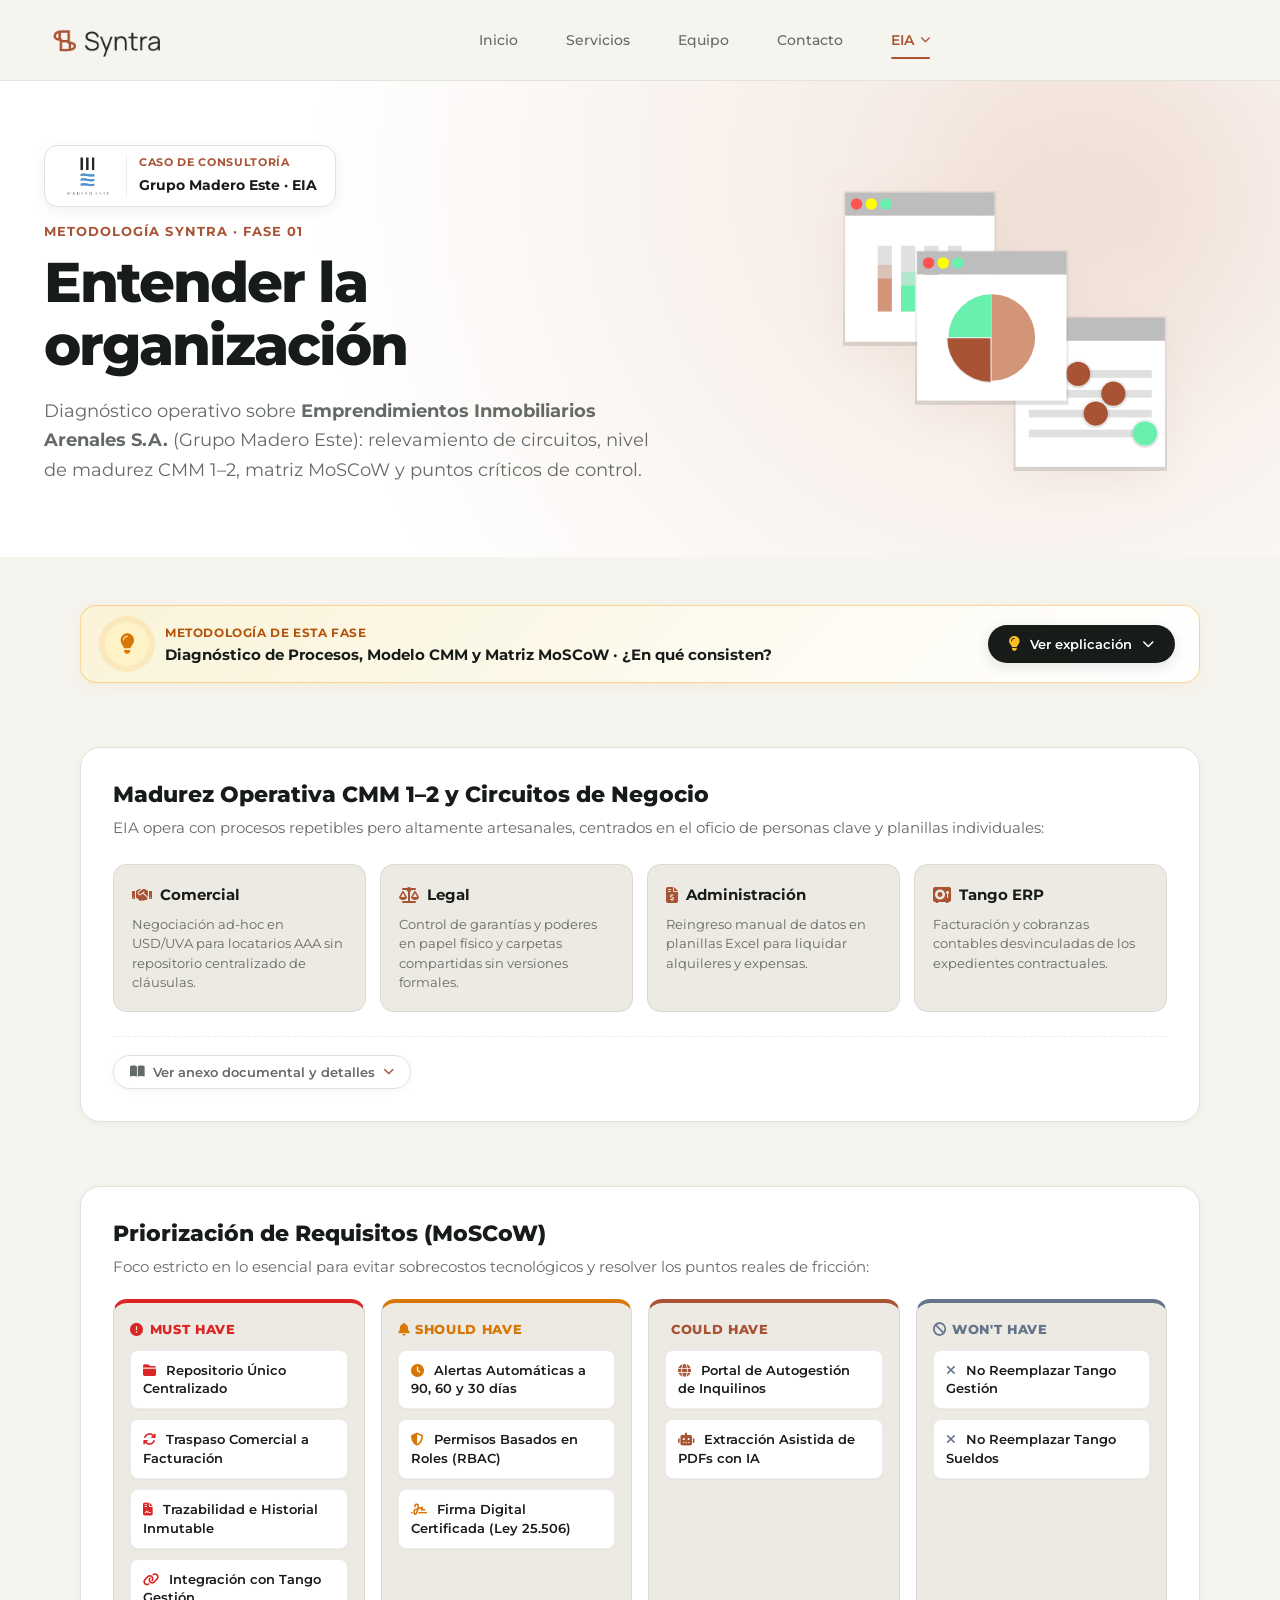
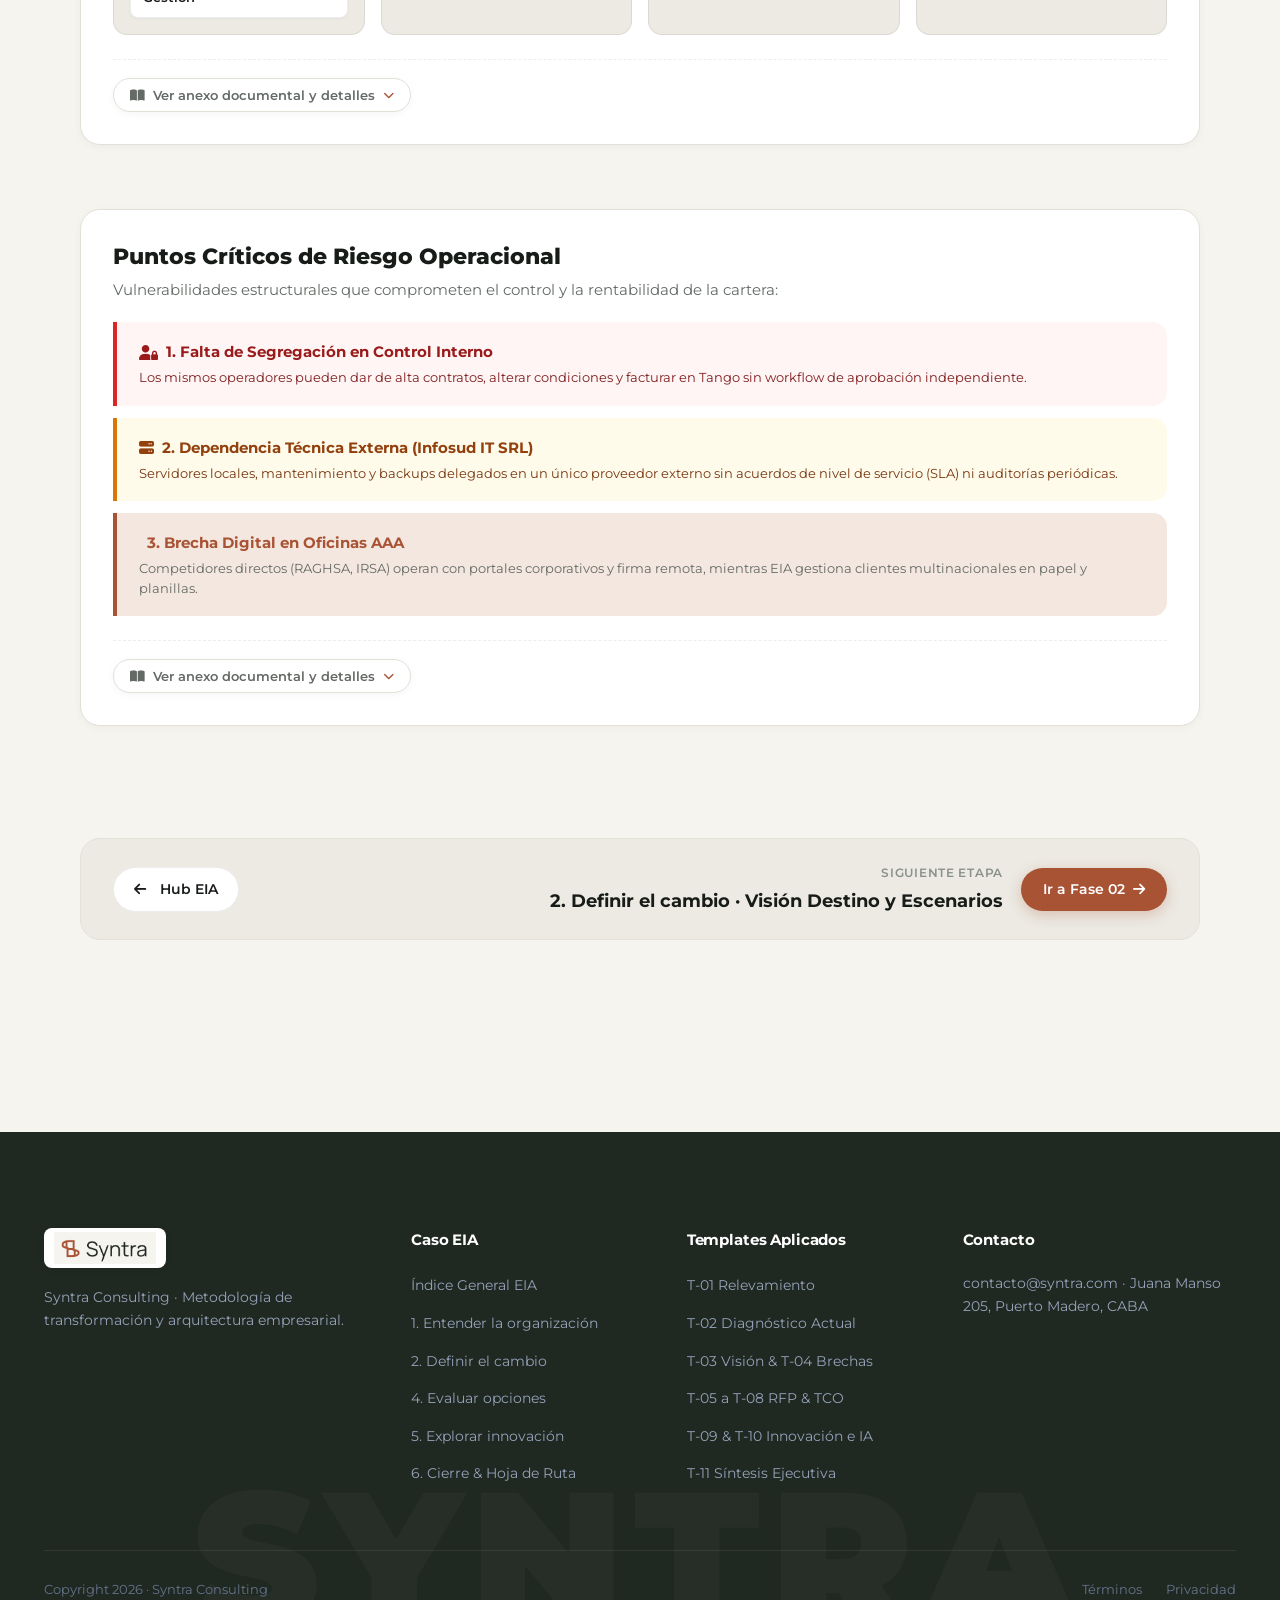
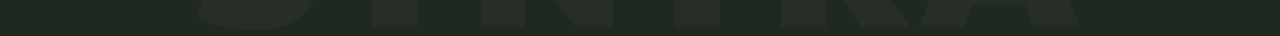
==== commit 37594f9a: "cambios profundos" ====
--- a/1-entender-la-organizacion.html
+++ b/1-entender-la-organizacion.html
@@ -30,6 +30,7 @@
       <nav class="nav-container" role="navigation" aria-label="Navegación principal">
         <ul class="nav-menu">
           <li><a href="index.html" class="nav-link">Inicio</a></li>
+          <li><a href="index.html#servicios" class="nav-link">Servicios</a></li>
           <li><a href="index.html#equipo" class="nav-link">Equipo</a></li>
           <li><a href="index.html#contacto" class="nav-link">Contacto</a></li>
           
@@ -85,9 +86,12 @@
       <div class="container hero-with-illustration" style="position:relative; z-index:2;">
         
         <div>
-          <div style="display:inline-flex; align-items:center; gap:8px; background:#FFFFFF; padding:4px 12px; border-radius:100px; border:1px solid var(--border-card); margin-bottom:10px;">
-            <i class="fa-solid fa-building" style="font-size:0.75rem; color:var(--primary-blue);"></i>
-            <span style="font-size:0.75rem; font-weight:700; color:var(--text-main);">Grupo Madero Este · EIA</span>
+          <div style="display:inline-flex; align-items:center; gap:14px; background:#FFFFFF; padding:8px 18px; border-radius:14px; border:1px solid var(--border-card); margin-bottom:14px; box-shadow:0 4px 14px rgba(15,23,42,0.06);">
+            <img src="assets/madero-calidad.png" alt="Logo Grupo Madero Este · EIA" style="height:44px; width:auto; object-fit:contain; display:block;">
+            <div style="border-left:1px solid var(--border-subtle); padding-left:12px;">
+              <span style="font-size:0.6875rem; font-weight:700; text-transform:uppercase; letter-spacing:0.06em; color:var(--primary-blue); display:block;">Caso de Consultoría</span>
+              <strong style="font-size:0.875rem; color:var(--text-main); font-weight:700;">Grupo Madero Este · EIA</strong>
+            </div>
           </div>
           <span class="hero-kicker" style="display:block;">Metodología Syntra · Fase 01</span>
           <h1 class="hero-title" style="margin-top:4px;">
--- a/styles.css
+++ b/styles.css
@@ -875,6 +875,31 @@
   transform: scale(1.05);
 }
 
+.service-check-list {
+  list-style: none;
+  padding: 0;
+  margin: 16px 0 0;
+  display: flex;
+  flex-direction: column;
+  gap: 10px;
+}
+
+.service-check-item {
+  display: flex;
+  align-items: flex-start;
+  gap: 10px;
+  font-size: 0.84375rem;
+  color: var(--text-body);
+  line-height: 1.45;
+}
+
+.service-check-item i {
+  color: var(--primary-blue);
+  font-size: 0.8125rem;
+  margin-top: 3px;
+  flex-shrink: 0;
+}
+
 /* ==========================================================================
    Case Study Spotlight Section (EIA Showcase)
    ========================================================================== */
@@ -1714,6 +1739,289 @@
   font-size: 0.8125rem;
   color: var(--text-body);
   line-height: 1.5;
+}
+
+/* ==========================================================================
+   Horizontal Team Accordion (Interactive Expandable Cards)
+   ========================================================================== */
+.team-accordion {
+  display: flex;
+  gap: 16px;
+  align-items: stretch;
+  width: 100%;
+  min-height: 410px;
+  margin-top: 48px;
+  position: relative;
+}
+
+.team-acc-card {
+  position: relative;
+  border-radius: 22px;
+  background: #FFFFFF;
+  border: 1px solid var(--border-card);
+  box-shadow: 0 4px 20px rgba(15, 23, 42, 0.05);
+  overflow: hidden;
+  cursor: pointer;
+  flex: 0 0 76px;
+  transition: flex 0.5s cubic-bezier(0.25, 1, 0.5, 1), box-shadow 0.3s ease, border-color 0.3s ease, transform 0.3s ease;
+  user-select: none;
+}
+
+.team-acc-card:hover:not(.is-active) {
+  transform: translateY(-4px);
+  box-shadow: 0 10px 28px rgba(169, 83, 53, 0.14);
+  border-color: rgba(169, 83, 53, 0.35);
+}
+
+.team-acc-card.is-active {
+  flex: 1 1 650px;
+  cursor: default;
+  box-shadow: 0 16px 45px rgba(15, 23, 42, 0.08);
+  border-color: rgba(169, 83, 53, 0.25);
+  transform: none;
+}
+
+/* Collapsed Vertical Pill */
+.team-acc-pill {
+  position: absolute;
+  inset: 0;
+  width: 100%;
+  height: 100%;
+  display: flex;
+  align-items: center;
+  justify-content: center;
+  overflow: hidden;
+  border-radius: 20px;
+  transition: opacity 0.25s ease;
+  z-index: 2;
+  background-color: #F8FAFC;
+}
+
+.team-acc-card.is-active .team-acc-pill {
+  opacity: 0;
+  pointer-events: none;
+  visibility: hidden;
+}
+
+.team-acc-pill-img {
+  position: absolute;
+  inset: 0;
+  width: 100%;
+  height: 100%;
+  object-fit: cover;
+  object-position: center 25%;
+  transition: transform 0.4s ease;
+}
+
+.team-acc-card:hover .team-acc-pill-img {
+  transform: scale(1.06);
+}
+
+.team-acc-pill-name {
+  display: none;
+}
+
+/* Expanded View */
+.team-acc-expanded {
+  display: flex;
+  gap: 32px;
+  align-items: center;
+  height: 100%;
+  padding: 28px 36px;
+  opacity: 0;
+  visibility: hidden;
+  transition: opacity 0.35s ease 0.12s;
+  min-width: 560px;
+  width: 100%;
+}
+
+.team-acc-card.is-active .team-acc-expanded {
+  opacity: 1;
+  visibility: visible;
+}
+
+.team-acc-photo-col {
+  width: 270px;
+  height: 330px;
+  flex-shrink: 0;
+  border-radius: 18px;
+  overflow: hidden;
+  background: #F8FAFC;
+  box-shadow: 0 8px 24px rgba(15, 23, 42, 0.06);
+  border: 1px solid rgba(0, 0, 0, 0.04);
+}
+
+.team-acc-photo {
+  width: 100%;
+  height: 100%;
+  object-fit: cover;
+  object-position: center top;
+  display: block;
+}
+
+.team-acc-content-col {
+  flex: 1;
+  display: flex;
+  flex-direction: column;
+  justify-content: space-between;
+  height: 100%;
+  min-height: 310px;
+}
+
+.team-acc-meta-row {
+  display: flex;
+  align-items: center;
+  justify-content: space-between;
+  gap: 16px;
+  margin-bottom: 12px;
+}
+
+.team-acc-badge {
+  display: inline-flex;
+  align-items: center;
+  gap: 8px;
+  font-size: 0.8125rem;
+  font-weight: 700;
+  color: var(--primary-blue);
+  text-transform: uppercase;
+  letter-spacing: 0.05em;
+}
+
+.team-acc-badge-icon {
+  width: 18px;
+  height: 18px;
+}
+
+.team-acc-domain {
+  display: inline-flex;
+  align-items: center;
+  gap: 6px;
+  font-size: 0.8125rem;
+  font-weight: 600;
+  color: #64748B;
+  background: #F8FAFC;
+  padding: 4px 12px;
+  border-radius: 100px;
+  border: 1px solid rgba(0, 0, 0, 0.06);
+}
+
+.team-acc-domain i {
+  color: var(--primary-blue);
+  font-size: 0.85rem;
+}
+
+.team-acc-quote {
+  font-size: 1.05rem;
+  line-height: 1.6;
+  color: var(--text-main);
+  font-weight: 600;
+  margin: 0 0 10px 0;
+  font-style: italic;
+  position: relative;
+}
+
+.team-acc-bio {
+  font-size: 0.875rem;
+  line-height: 1.65;
+  color: var(--text-body);
+  margin: 0 0 16px 0;
+}
+
+.team-acc-author {
+  border-top: 1px solid var(--border-subtle);
+  padding-top: 12px;
+  margin-top: auto;
+}
+
+.team-acc-name {
+  font-size: 1.15rem;
+  font-weight: 800;
+  color: var(--text-main);
+  margin: 0 0 2px 0;
+}
+
+.team-acc-role {
+  font-size: 0.84rem;
+  font-weight: 600;
+  color: var(--primary-blue);
+  margin: 0;
+}
+
+/* Tablet view */
+@media (max-width: 1024px) {
+  .team-accordion {
+    min-height: 430px;
+  }
+  .team-acc-card {
+    flex: 0 0 64px;
+  }
+  .team-acc-expanded {
+    gap: 20px;
+    padding: 22px;
+    min-width: 460px;
+  }
+  .team-acc-photo-col {
+    width: 210px;
+    height: 280px;
+  }
+  .team-acc-quote {
+    font-size: 0.95rem;
+  }
+}
+
+/* Mobile responsive accordion */
+@media (max-width: 768px) {
+  .team-accordion {
+    flex-direction: column;
+    min-height: auto;
+    gap: 12px;
+  }
+  .team-acc-card {
+    flex: none;
+    width: 100%;
+    min-height: 72px;
+    border-radius: 16px;
+  }
+  .team-acc-card.is-active {
+    flex: none;
+    min-height: auto;
+  }
+  .team-acc-pill {
+    flex-direction: row;
+    justify-content: flex-start;
+    padding: 10px 16px;
+    gap: 14px;
+    border-radius: 16px;
+  }
+  .team-acc-pill-img {
+    position: static;
+    width: 50px;
+    height: 50px;
+    border-radius: 12px;
+    flex-shrink: 0;
+  }
+  .team-acc-pill-name {
+    display: block;
+    font-size: 0.95rem;
+    font-weight: 700;
+    color: var(--text-main);
+  }
+  .team-acc-expanded {
+    flex-direction: column;
+    min-width: 0;
+    padding: 20px 18px;
+    gap: 16px;
+    align-items: stretch;
+  }
+  .team-acc-photo-col {
+    width: 100%;
+    max-width: 260px;
+    height: 260px;
+    margin: 0 auto;
+  }
+  .team-acc-content-col {
+    min-height: auto;
+  }
 }
 
 /* ==========================================================================
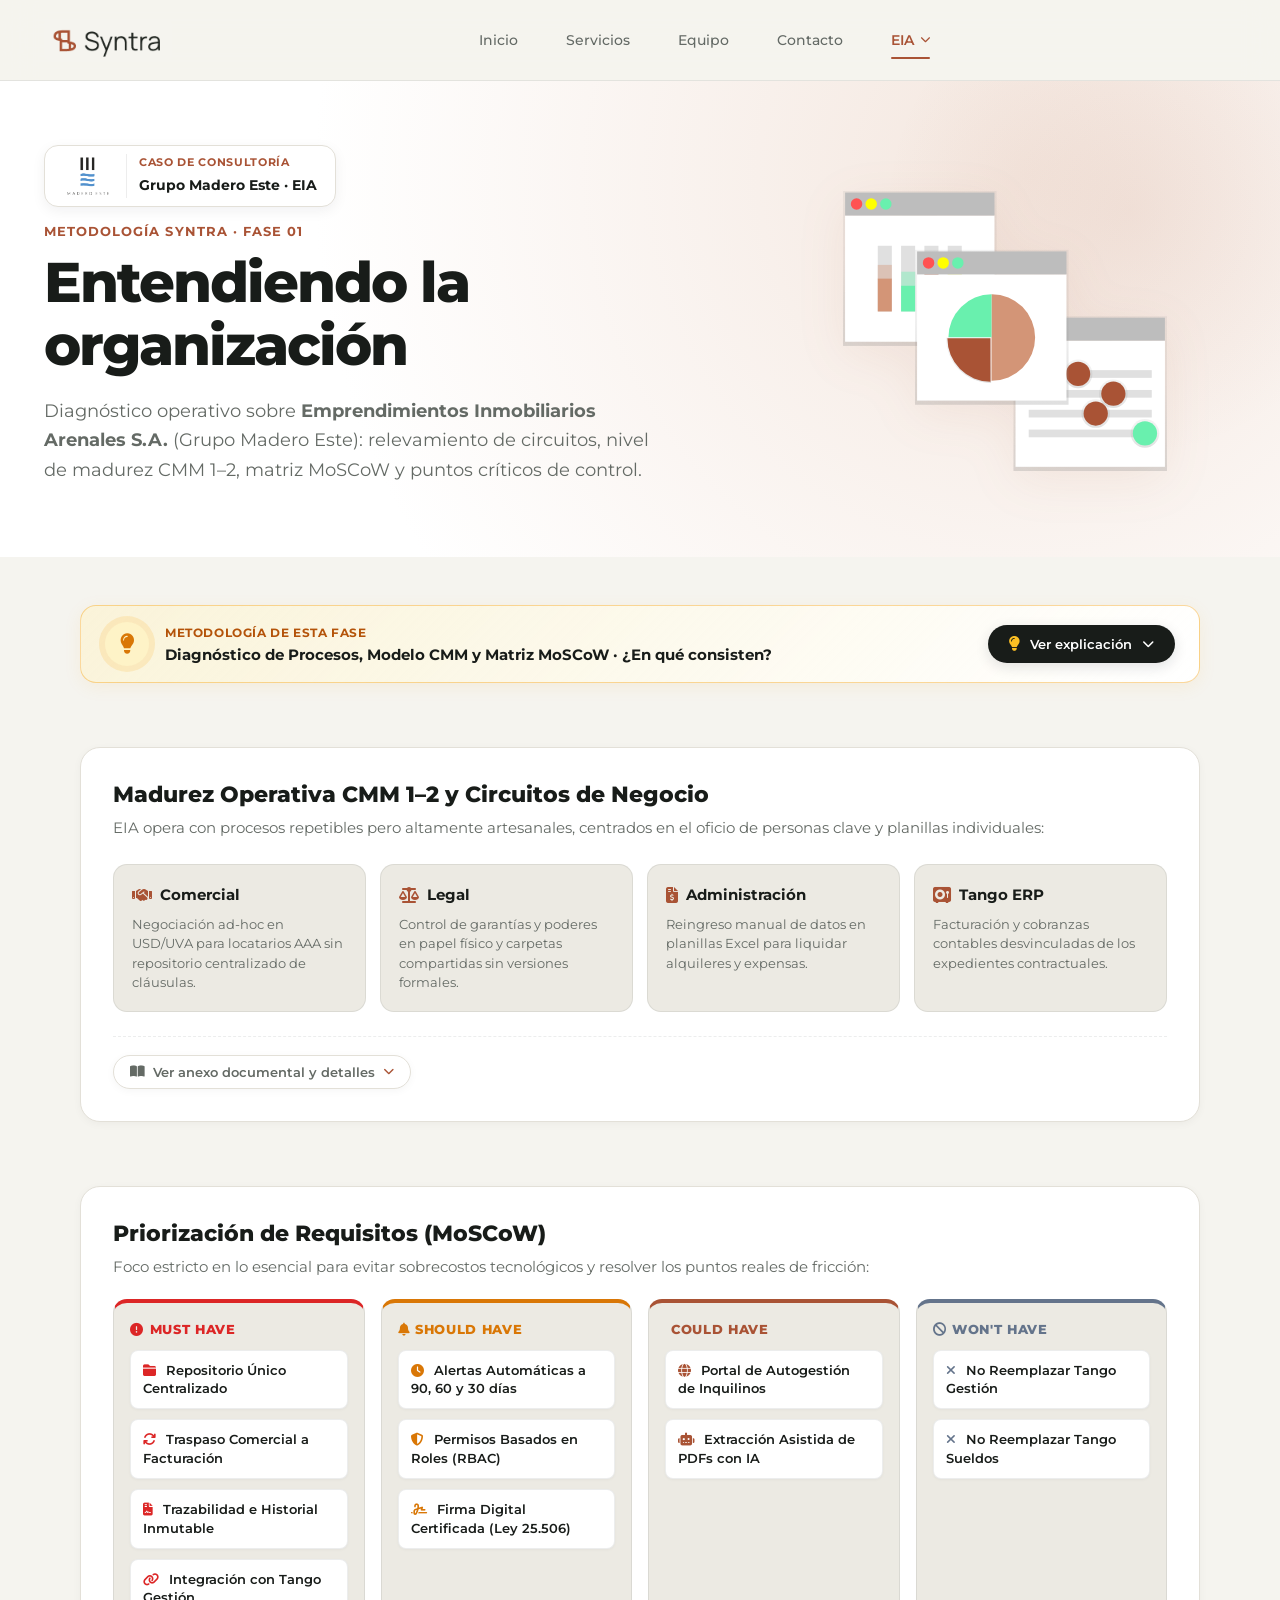
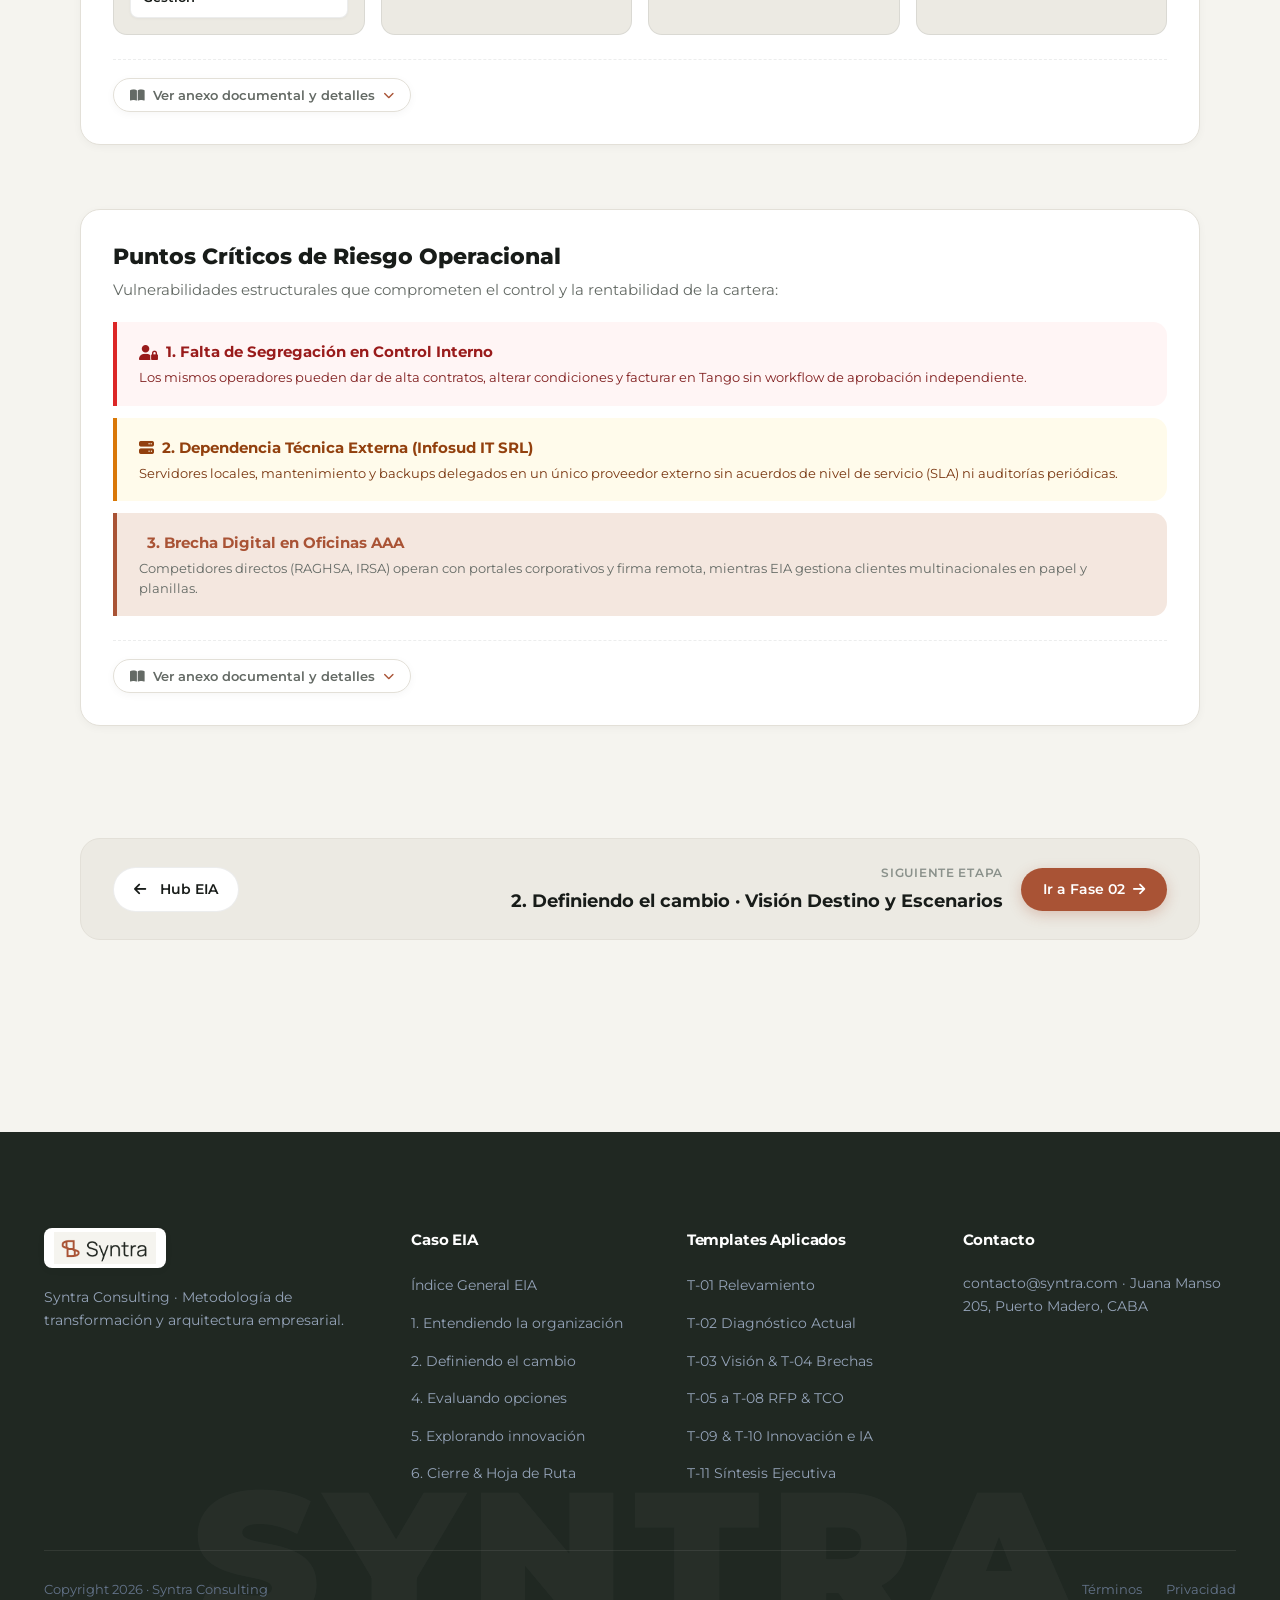
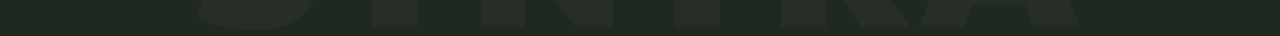
==== commit 80dbd9fb: "cambios de todo" ====
--- a/1-entender-la-organizacion.html
+++ b/1-entender-la-organizacion.html
@@ -3,7 +3,7 @@
 <head>
   <meta charset="UTF-8">
   <meta name="viewport" content="width=device-width, initial-scale=1.0">
-  <title>1. Entender la organización · Diagnóstico EIA · Syntra Consulting</title>
+  <title>1. Entendiendo la organización · Diagnóstico EIA · Syntra Consulting</title>
   <meta name="description" content="Fase 1: Diagnóstico operativo de Emprendimientos Inmobiliarios Arenales S.A. (EIA). Madurez CMM 1-2, matriz MoSCoW y puntos críticos de riesgo.">
   
   <!-- Font Awesome Icons -->
@@ -47,19 +47,19 @@
               </a>
               <a href="1-entender-la-organizacion.html" class="nav-dropdown-item active">
                 <i class="fa-solid fa-magnifying-glass-chart"></i>
-                <span>1. Entender la organización</span>
+                <span>1. Entendiendo la organización</span>
               </a>
               <a href="2-definir-el-cambio.html" class="nav-dropdown-item">
                 <i class="fa-solid fa-bullseye"></i>
-                <span>2. Definir el cambio</span>
+                <span>2. Definiendo el cambio</span>
               </a>
               <a href="4-evaluar-opciones.html" class="nav-dropdown-item">
                 <i class="fa-solid fa-scale-balanced"></i>
-                <span>4. Evaluar opciones</span>
+                <span>4. Evaluando opciones</span>
               </a>
               <a href="5-explorar-innovacion.html" class="nav-dropdown-item">
                 <i class="fa-solid fa-robot"></i>
-                <span>5. Explorar innovación</span>
+                <span>5. Explorando innovación</span>
               </a>
               <a href="6-cierre.html" class="nav-dropdown-item">
                 <i class="fa-solid fa-flag-checkered"></i>
@@ -95,7 +95,7 @@
           </div>
           <span class="hero-kicker" style="display:block;">Metodología Syntra · Fase 01</span>
           <h1 class="hero-title" style="margin-top:4px;">
-            Entender la organización
+            Entendiendo la organización
           </h1>
           <p class="hero-lead" style="max-width:620px; margin-top:14px;">
             Diagnóstico operativo sobre <strong>Emprendimientos Inmobiliarios Arenales S.A.</strong> (Grupo Madero Este): relevamiento de circuitos, nivel de madurez CMM 1–2, matriz MoSCoW y puntos críticos de control.
@@ -213,7 +213,7 @@
 
                 <div class="popover-simple-footer">
                   <span><i class="fa-solid fa-circle-info" style="color:var(--primary-blue); margin-right:6px;"></i> Conceptos de diagnóstico de procesos y madurez organizativa (CMM & MoSCoW).</span>
-                  <span style="font-weight:600; color:var(--text-main);">Fase 01 · Entender la Organización</span>
+                  <span style="font-weight:600; color:var(--text-main);">Fase 01 · Entendiendo la Organización</span>
                 </div>
               </aside>
             </div>
@@ -398,7 +398,7 @@
               <div style="display:flex; align-items:center; gap:18px; flex-wrap:wrap; margin-left:auto;">
                 <div class="next-phase-info" style="text-align:right;">
                   <span class="next-phase-label">Siguiente Etapa</span>
-                  <span class="next-phase-title">2. Definir el cambio · Visión Destino y Escenarios</span>
+                  <span class="next-phase-title">2. Definiendo el cambio · Visión Destino y Escenarios</span>
                 </div>
                 <a href="2-definir-el-cambio.html" class="btn-primary">
                   <span>Ir a Fase 02</span>
@@ -436,10 +436,10 @@
           <h4 class="footer-col-title">Caso EIA</h4>
           <ul class="footer-links-list">
             <li class="footer-link-item"><a href="eia.html">Índice General EIA</a></li>
-            <li class="footer-link-item"><a href="1-entender-la-organizacion.html">1. Entender la organización</a></li>
-            <li class="footer-link-item"><a href="2-definir-el-cambio.html">2. Definir el cambio</a></li>
-            <li class="footer-link-item"><a href="4-evaluar-opciones.html">4. Evaluar opciones</a></li>
-            <li class="footer-link-item"><a href="5-explorar-innovacion.html">5. Explorar innovación</a></li>
+            <li class="footer-link-item"><a href="1-entender-la-organizacion.html">1. Entendiendo la organización</a></li>
+            <li class="footer-link-item"><a href="2-definir-el-cambio.html">2. Definiendo el cambio</a></li>
+            <li class="footer-link-item"><a href="4-evaluar-opciones.html">4. Evaluando opciones</a></li>
+            <li class="footer-link-item"><a href="5-explorar-innovacion.html">5. Explorando innovación</a></li>
             <li class="footer-link-item"><a href="6-cierre.html">6. Cierre & Hoja de Ruta</a></li>
           </ul>
         </div>
--- a/styles.css
+++ b/styles.css
@@ -1817,7 +1817,10 @@
   transform: scale(1.06);
 }
 
-.team-acc-pill-name {
+.team-acc-pill-info,
+.team-acc-pill-name,
+.team-acc-pill-role,
+.team-acc-pill-chevron {
   display: none;
 }
 
@@ -1835,9 +1838,17 @@
   width: 100%;
 }
 
+.team-acc-card:not(.is-active) .team-acc-expanded {
+  position: absolute;
+  top: 0;
+  left: 0;
+  pointer-events: none;
+}
+
 .team-acc-card.is-active .team-acc-expanded {
   opacity: 1;
   visibility: visible;
+  position: relative;
 }
 
 .team-acc-photo-col {
@@ -1950,77 +1961,216 @@
 /* Tablet view */
 @media (max-width: 1024px) {
   .team-accordion {
-    min-height: 430px;
+    min-height: 420px;
+    gap: 12px;
   }
   .team-acc-card {
-    flex: 0 0 64px;
+    flex: 0 0 60px;
   }
   .team-acc-expanded {
     gap: 20px;
     padding: 22px;
-    min-width: 460px;
+    min-width: 440px;
   }
   .team-acc-photo-col {
-    width: 210px;
-    height: 280px;
+    width: 200px;
+    height: 270px;
   }
   .team-acc-quote {
     font-size: 0.95rem;
   }
 }
 
-/* Mobile responsive accordion */
-@media (max-width: 768px) {
+/* Mobile responsive accordion (Clean vertical stacked cards) */
+@media (max-width: 860px) {
   .team-accordion {
     flex-direction: column;
     min-height: auto;
     gap: 12px;
-  }
+    margin-top: 32px;
+  }
+
   .team-acc-card {
     flex: none;
     width: 100%;
-    min-height: 72px;
-    border-radius: 16px;
-  }
+    min-height: auto;
+    border-radius: 18px;
+    box-shadow: 0 2px 10px rgba(15, 23, 42, 0.04);
+  }
+
+  .team-acc-card:hover:not(.is-active) {
+    transform: none;
+    box-shadow: 0 4px 14px rgba(15, 23, 42, 0.06);
+  }
+
   .team-acc-card.is-active {
     flex: none;
-    min-height: auto;
-  }
+    box-shadow: 0 8px 24px rgba(169, 83, 53, 0.09);
+    border-color: rgba(169, 83, 53, 0.35);
+  }
+
+  /* Pill row acts as touch-friendly accordion header */
   .team-acc-pill {
+    position: relative;
+    inset: auto;
+    width: 100%;
+    height: auto;
+    min-height: 70px;
+    display: flex;
     flex-direction: row;
+    align-items: center;
     justify-content: flex-start;
-    padding: 10px 16px;
+    padding: 12px 16px;
     gap: 14px;
-    border-radius: 16px;
-  }
+    border-radius: 18px;
+    background-color: #FFFFFF;
+    transition: background-color 0.25s ease, border-radius 0.25s ease;
+    z-index: 1;
+    opacity: 1 !important;
+    visibility: visible !important;
+    pointer-events: auto !important;
+  }
+
+  .team-acc-card.is-active .team-acc-pill {
+    background-color: #FFF9F6;
+    border-bottom: 1px solid var(--border-subtle);
+    border-radius: 18px 18px 0 0;
+  }
+
   .team-acc-pill-img {
     position: static;
-    width: 50px;
-    height: 50px;
+    width: 48px;
+    height: 48px;
     border-radius: 12px;
+    object-fit: cover;
+    object-position: center top;
     flex-shrink: 0;
-  }
+    border: 1.5px solid rgba(169, 83, 53, 0.2);
+    background: #F8FAFC;
+    transform: none !important;
+  }
+
+  .team-acc-pill-info {
+    display: flex;
+    flex-direction: column;
+    justify-content: center;
+    flex: 1;
+    min-width: 0;
+    text-align: left;
+  }
+
   .team-acc-pill-name {
     display: block;
     font-size: 0.95rem;
     font-weight: 700;
     color: var(--text-main);
-  }
-  .team-acc-expanded {
+    line-height: 1.3;
+    margin: 0;
+    white-space: nowrap;
+    overflow: hidden;
+    text-overflow: ellipsis;
+  }
+
+  .team-acc-pill-role {
+    display: block;
+    font-size: 0.78rem;
+    font-weight: 600;
+    color: var(--primary-blue);
+    line-height: 1.3;
+    margin: 2px 0 0;
+    white-space: nowrap;
+    overflow: hidden;
+    text-overflow: ellipsis;
+  }
+
+  .team-acc-pill-chevron {
+    display: flex;
+    align-items: center;
+    justify-content: center;
+    width: 32px;
+    height: 32px;
+    border-radius: 50%;
+    background: #F1F5F9;
+    color: var(--text-main);
+    font-size: 0.8rem;
+    flex-shrink: 0;
+    transition: transform 0.3s cubic-bezier(0.25, 1, 0.5, 1), background-color 0.2s ease, color 0.2s ease;
+  }
+
+  .team-acc-card.is-active .team-acc-pill-chevron {
+    transform: rotate(180deg);
+    background-color: var(--primary-blue);
+    color: #FFFFFF;
+  }
+
+  /* Expanded container strictly hides inactive cards to eliminate overflow & phantom heights */
+  .team-acc-card:not(.is-active) .team-acc-expanded {
+    display: none !important;
+  }
+
+  .team-acc-card.is-active .team-acc-expanded {
+    display: flex !important;
     flex-direction: column;
+    width: 100%;
     min-width: 0;
-    padding: 20px 18px;
-    gap: 16px;
+    padding: 20px 18px 22px;
+    gap: 18px;
     align-items: stretch;
-  }
+    animation: fadeInAcc 0.28s ease-out;
+  }
+
   .team-acc-photo-col {
     width: 100%;
-    max-width: 260px;
-    height: 260px;
+    max-width: 240px;
+    height: 240px;
     margin: 0 auto;
-  }
+    border-radius: 16px;
+  }
+
   .team-acc-content-col {
+    width: 100%;
     min-height: auto;
+  }
+
+  .team-acc-meta-row {
+    flex-wrap: wrap;
+    gap: 8px;
+    margin-bottom: 6px;
+  }
+
+  .team-acc-quote {
+    font-size: 0.95rem;
+    line-height: 1.55;
+    margin: 0 0 10px 0;
+  }
+
+  .team-acc-bio {
+    font-size: 0.84rem;
+    line-height: 1.6;
+    margin: 0 0 14px 0;
+  }
+
+  .team-acc-author {
+    padding-top: 12px;
+  }
+
+  .team-acc-name {
+    font-size: 1.05rem;
+  }
+
+  .team-acc-role {
+    font-size: 0.8rem;
+  }
+}
+
+@keyframes fadeInAcc {
+  from {
+    opacity: 0;
+    transform: translateY(-6px);
+  }
+  to {
+    opacity: 1;
+    transform: translateY(0);
   }
 }
 
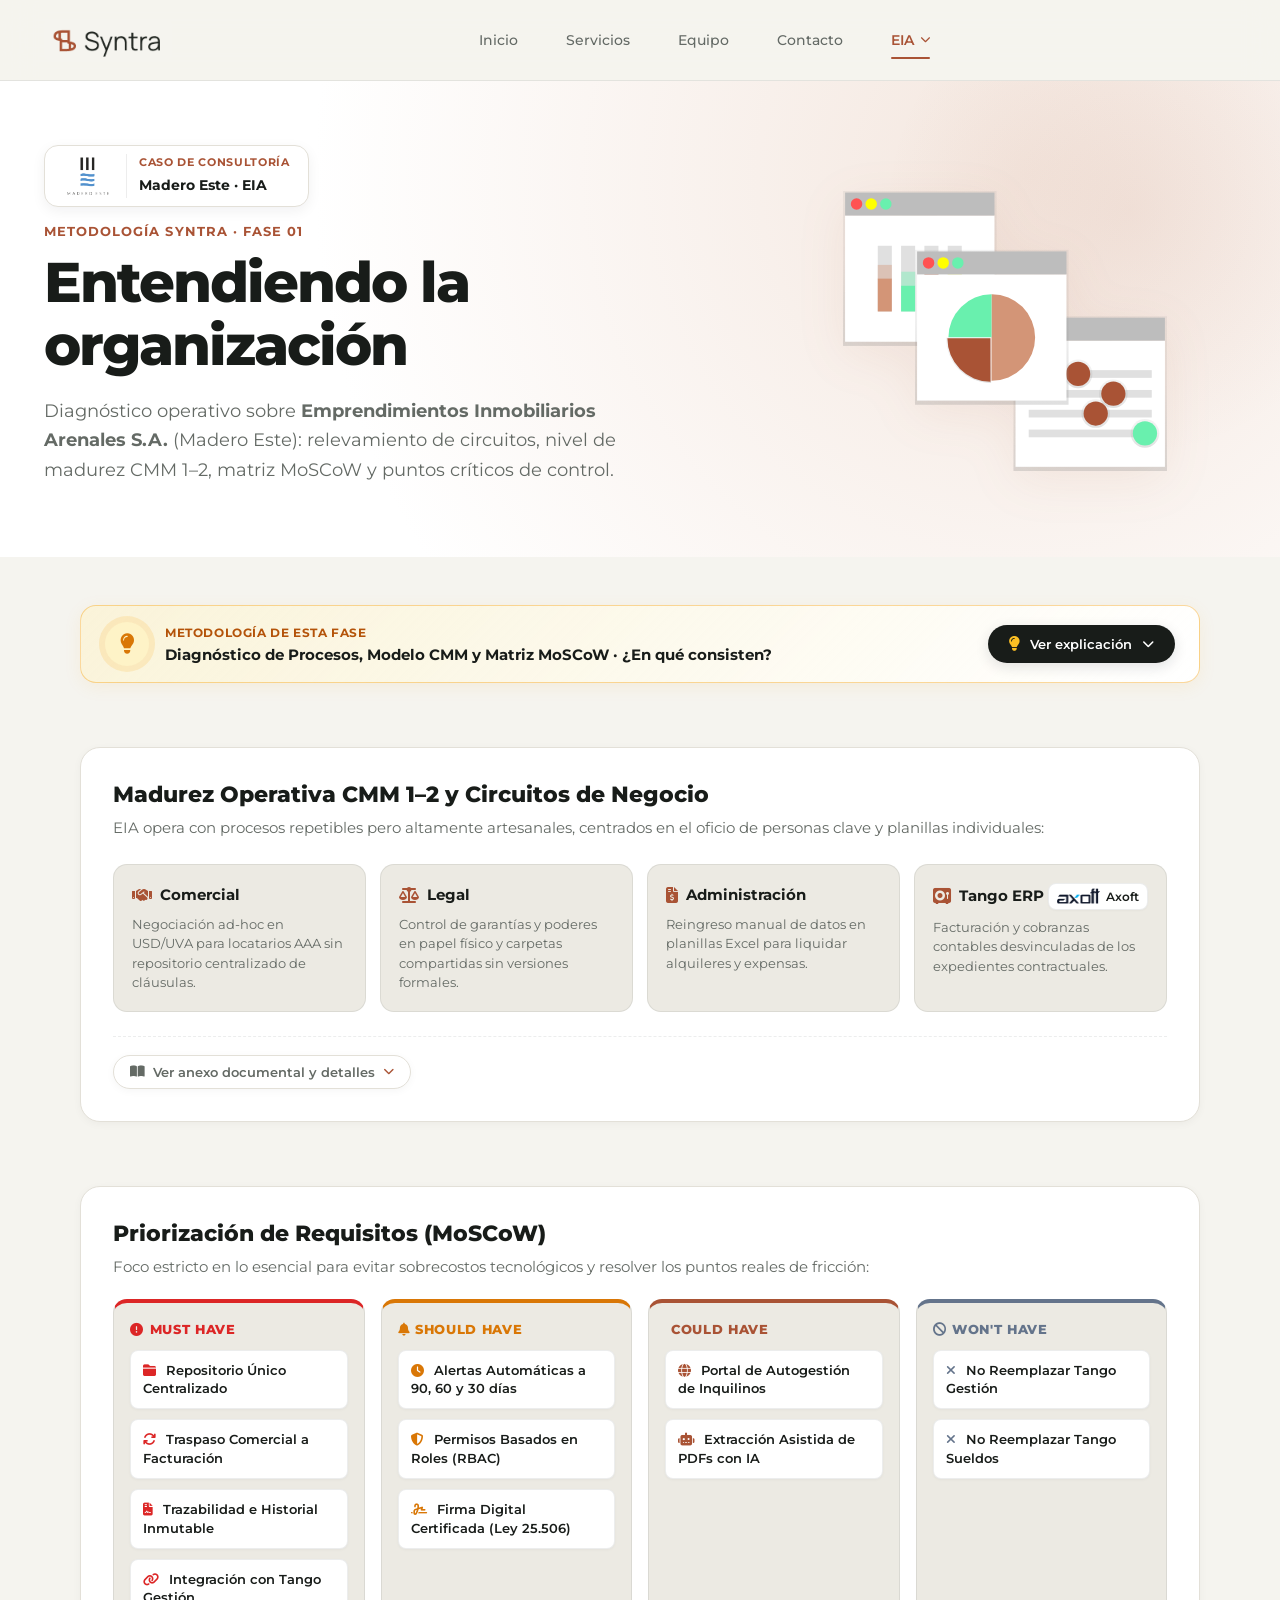
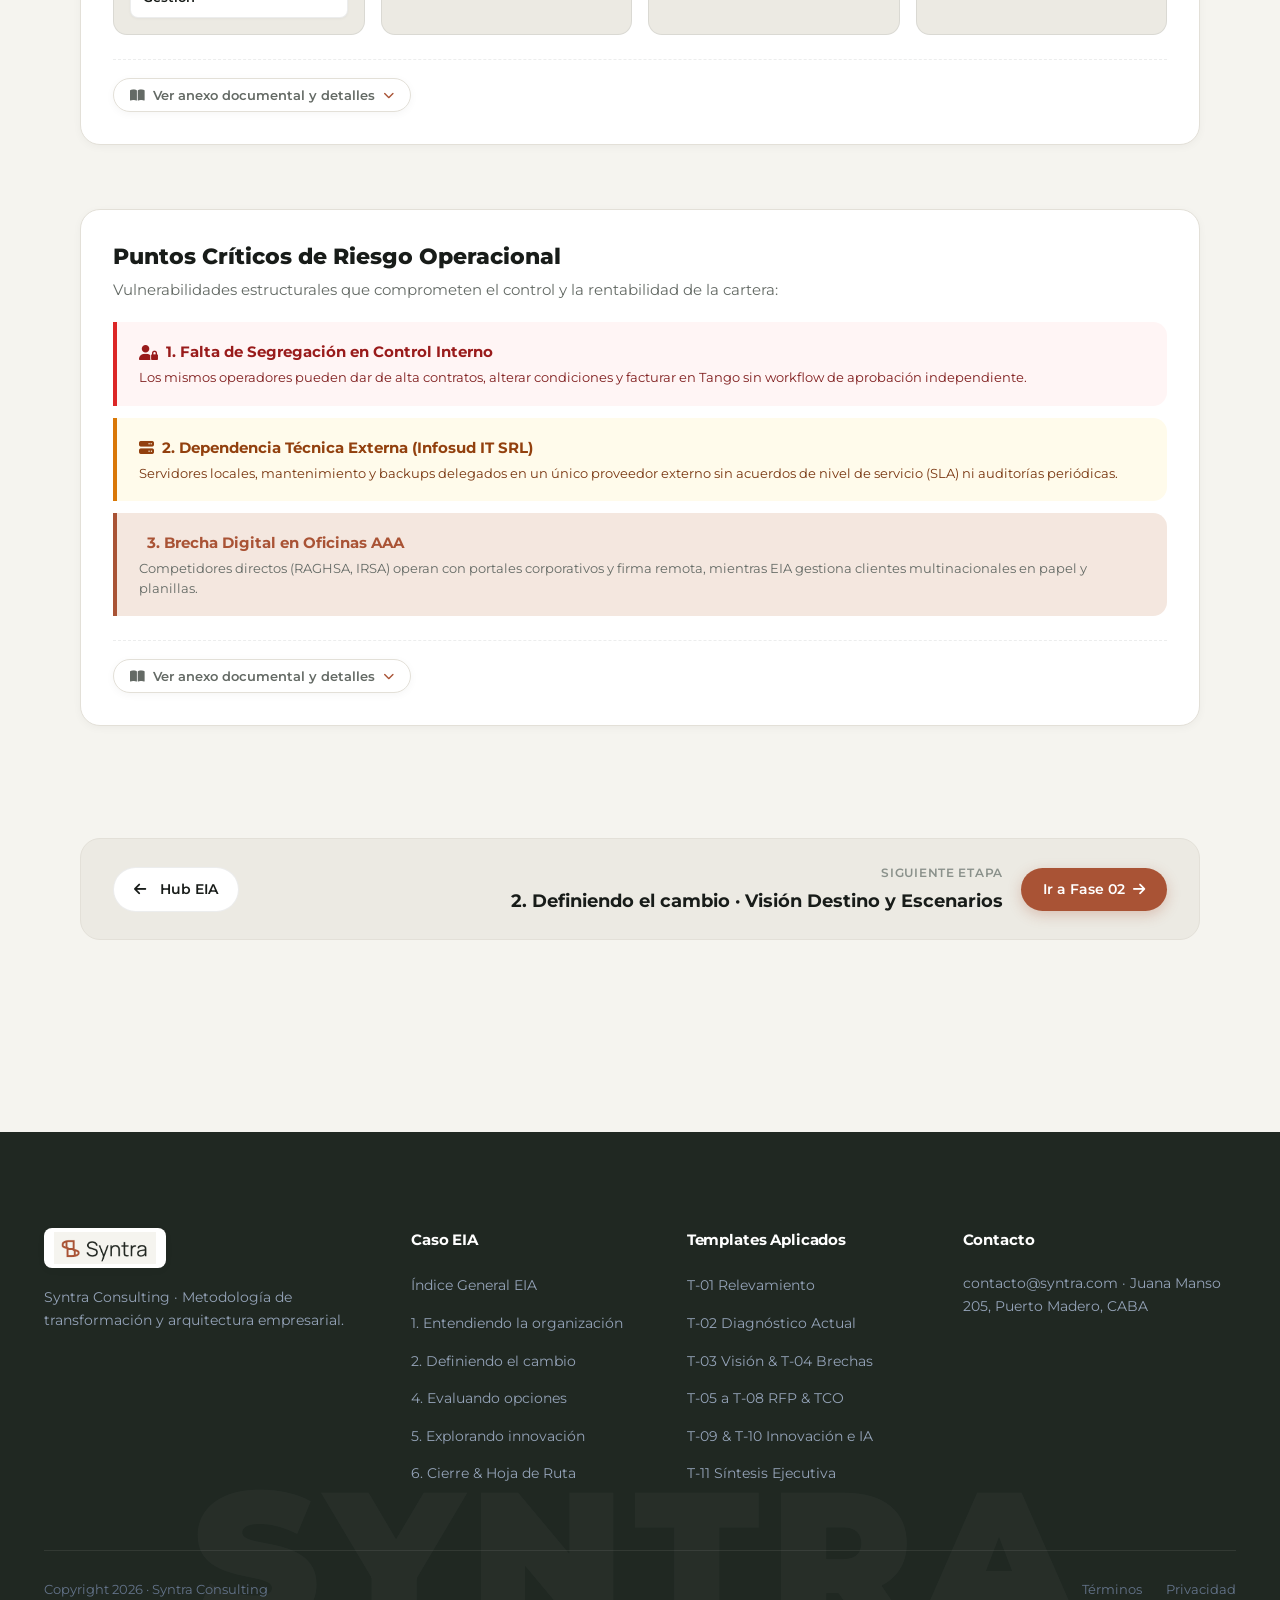
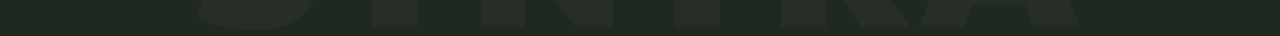
==== commit 6ab0786b: "mas cambios importantes" ====
--- a/1-entender-la-organizacion.html
+++ b/1-entender-la-organizacion.html
@@ -63,7 +63,7 @@
               </a>
               <a href="6-cierre.html" class="nav-dropdown-item">
                 <i class="fa-solid fa-flag-checkered"></i>
-                <span>6. Cierre & Hoja de Ruta</span>
+                <span>6. Síntesis, Cierre y Hoja de Ruta</span>
               </a>
             </div>
           </li>
@@ -87,10 +87,10 @@
         
         <div>
           <div style="display:inline-flex; align-items:center; gap:14px; background:#FFFFFF; padding:8px 18px; border-radius:14px; border:1px solid var(--border-card); margin-bottom:14px; box-shadow:0 4px 14px rgba(15,23,42,0.06);">
-            <img src="assets/madero-calidad.png" alt="Logo Grupo Madero Este · EIA" style="height:44px; width:auto; object-fit:contain; display:block;">
+            <img src="assets/madero-calidad.png" alt="Logo Madero Este · EIA" style="height:44px; width:auto; object-fit:contain; display:block;">
             <div style="border-left:1px solid var(--border-subtle); padding-left:12px;">
               <span style="font-size:0.6875rem; font-weight:700; text-transform:uppercase; letter-spacing:0.06em; color:var(--primary-blue); display:block;">Caso de Consultoría</span>
-              <strong style="font-size:0.875rem; color:var(--text-main); font-weight:700;">Grupo Madero Este · EIA</strong>
+              <strong style="font-size:0.875rem; color:var(--text-main); font-weight:700;">Madero Este · EIA</strong>
             </div>
           </div>
           <span class="hero-kicker" style="display:block;">Metodología Syntra · Fase 01</span>
@@ -98,7 +98,7 @@
             Entendiendo la organización
           </h1>
           <p class="hero-lead" style="max-width:620px; margin-top:14px;">
-            Diagnóstico operativo sobre <strong>Emprendimientos Inmobiliarios Arenales S.A.</strong> (Grupo Madero Este): relevamiento de circuitos, nivel de madurez CMM 1–2, matriz MoSCoW y puntos críticos de control.
+            Diagnóstico operativo sobre <strong>Emprendimientos Inmobiliarios Arenales S.A.</strong> (Madero Este): relevamiento de circuitos, nivel de madurez CMM 1–2, matriz MoSCoW y puntos críticos de control.
           </p>
         </div>
 
@@ -252,9 +252,12 @@
                 </div>
 
                 <div style="background:var(--bg-surface); border:1px solid var(--border-subtle); border-radius:var(--radius-md); padding:18px;">
-                  <div style="display:flex; align-items:center; gap:8px; margin-bottom:8px;">
-                    <i class="fa-solid fa-vault" style="color:var(--primary-blue);"></i>
-                    <strong style="font-size:0.9375rem;">Tango ERP</strong>
+                  <div style="display:flex; align-items:center; justify-content:space-between; margin-bottom:8px;">
+                    <div style="display:flex; align-items:center; gap:8px;">
+                      <i class="fa-solid fa-vault" style="color:var(--primary-blue);"></i>
+                      <strong style="font-size:0.9375rem;">Tango ERP</strong>
+                    </div>
+                    <span class="vendor-inline-badge" title="Axoft Argentina"><img src="assets/logo-axoft-dark.png" alt="Logo Axoft"> Axoft</span>
                   </div>
                   <p style="font-size:0.8125rem; color:var(--text-body); margin:0; line-height:1.5;">Facturación y cobranzas contables desvinculadas de los expedientes contractuales.</p>
                 </div>
@@ -269,7 +272,15 @@
                 </button>
                 <div class="annex-body">
                   <div class="annex-header">
-                    <i class="fa-solid fa-file-lines"></i> Anexo Metodológico · Relevamiento Operativo Completo (T-01 & T-02)
+                    <span><i class="fa-solid fa-file-lines"></i> Anexo Metodológico · Relevamiento Operativo Completo (T-01 & T-02)</span>
+                    <div style="display:flex; gap:8px; flex-wrap:wrap;">
+                      <a href="https://drive.google.com/file/d/1R5PXQuXt01RTFB-nly46LU9t8cVZJVFr/view?usp=drive_link" target="_blank" rel="noopener noreferrer" class="annex-pdf-link" title="Abrir T-01 Caso de negocio y relevamiento en Google Drive">
+                        <i class="fa-solid fa-file-pdf"></i> T-01 PDF <i class="fa-solid fa-arrow-up-right-from-square" style="font-size:0.7rem;"></i>
+                      </a>
+                      <a href="https://drive.google.com/file/d/1z30hwufL9v5X9AorxZjGylEXwkNedAk4/view?usp=drive_link" target="_blank" rel="noopener noreferrer" class="annex-pdf-link" title="Abrir T-02 Arquitectura actual en Google Drive">
+                        <i class="fa-solid fa-file-pdf"></i> T-02 PDF <i class="fa-solid fa-arrow-up-right-from-square" style="font-size:0.7rem;"></i>
+                      </a>
+                    </div>
                   </div>
                   <p><strong>Detalle del Contexto Operativo:</strong> EIA opera en el segmento de alquiler corporativo premium en Diques 2 y 3 de Puerto Madero (locatarios: MasterCard, petroleras, embajadas) más consorcios asociados, con contratos en USD/UVA, garantías bancarias y exigencias de auditoría. Su madurez CMM 1–2 expone al negocio a que, ante la ausencia de una persona clave, los circuitos se frenen.</p>
                   <p><strong>Hito de Sistemas Enero 2026:</strong> La empresa completó la migración forzosa de un software de más de 20 años hacia Tango Gestión. Este cambio generó un estado de adaptación reciente y susceptibilidad al cambio tecnológico, exigiendo intervenciones modulares y no traumáticas.</p>
@@ -333,7 +344,10 @@
                 </button>
                 <div class="annex-body">
                   <div class="annex-header">
-                    <i class="fa-solid fa-file-lines"></i> Anexo Metodológico · Justificación de la Matriz MoSCoW
+                    <span><i class="fa-solid fa-file-lines"></i> Anexo Metodológico · Justificación de la Matriz MoSCoW</span>
+                    <a href="https://drive.google.com/file/d/1R5PXQuXt01RTFB-nly46LU9t8cVZJVFr/view?usp=drive_link" target="_blank" rel="noopener noreferrer" class="annex-pdf-link" title="Abrir T-01 en Google Drive">
+                      <i class="fa-solid fa-file-pdf"></i> T-01 PDF <i class="fa-solid fa-arrow-up-right-from-square" style="font-size:0.7rem;"></i>
+                    </a>
                   </div>
                   <p><strong>Criterio de Decisión:</strong> Se acordó con la Gerencia General (Dora Poceiro) mantener intangible el ERP Tango Gestión y Tango Sueldos (Won't Have) para proteger la inversión de enero de 2026. Los esfuerzos se concentran exclusivamente en eliminar la dispersión documental y erradicar los errores en el traspaso interdepartamental.</p>
                 </div>
@@ -382,7 +396,10 @@
                 </button>
                 <div class="annex-body">
                   <div class="annex-header">
-                    <i class="fa-solid fa-file-lines"></i> Anexo Metodológico · Evaluación de Impacto Operativo
+                    <span><i class="fa-solid fa-file-lines"></i> Anexo Metodológico · Evaluación de Impacto Operativo</span>
+                    <a href="https://drive.google.com/file/d/1z30hwufL9v5X9AorxZjGylEXwkNedAk4/view?usp=drive_link" target="_blank" rel="noopener noreferrer" class="annex-pdf-link" title="Abrir T-02 en Google Drive">
+                      <i class="fa-solid fa-file-pdf"></i> T-02 PDF <i class="fa-solid fa-arrow-up-right-from-square" style="font-size:0.7rem;"></i>
+                    </a>
                   </div>
                   <p><strong>Riesgo de Control Interno en Tango Gestión:</strong> Actualmente, los perfiles de usuario en Tango no diferencian adecuadamente entre quién negocia, quién carga las condiciones y quién aprueba la emisión de facturas o pagos. Esto expone a la Gerencia General a desvíos en cánones pactados y demoras en el reclamo de pólizas de caución vencidas.</p>
                 </div>
--- a/styles.css
+++ b/styles.css
@@ -2959,7 +2959,9 @@
   display: flex;
   justify-content: space-between;
   align-items: center;
-  margin-bottom: 10px;
+  margin-bottom: 12px;
+  gap: 12px;
+  flex-wrap: wrap;
 }
 
 .visual-progress-name {
@@ -2968,7 +2970,101 @@
   color: var(--text-main);
   display: flex;
   align-items: center;
+  gap: 12px;
+  flex: 1;
+}
+
+/* Scoring Solution Logos & Badges */
+.scoring-logo-badge {
+  display: inline-flex;
+  align-items: center;
+  justify-content: center;
+  width: 76px;
+  height: 38px;
+  padding: 5px 8px;
+  background: #FFFFFF;
+  border: 1px solid var(--border-subtle);
+  border-radius: var(--radius-sm);
+  flex-shrink: 0;
+  box-shadow: 0 1px 3px rgba(0, 0, 0, 0.04);
+}
+
+.scoring-logo-badge.winner-badge {
+  border-color: rgba(169, 83, 53, 0.35);
+  box-shadow: 0 2px 6px rgba(169, 83, 53, 0.1);
+}
+
+.scoring-vendor-img {
+  max-width: 100%;
+  max-height: 100%;
+  width: auto;
+  height: auto;
+  object-fit: contain;
+  display: block;
+}
+
+.scoring-text-block {
+  display: flex;
+  align-items: center;
   gap: 8px;
+  flex-wrap: wrap;
+}
+
+.scoring-status-tag {
+  font-size: 0.6875rem;
+  font-weight: 700;
+  text-transform: uppercase;
+  letter-spacing: 0.03em;
+  padding: 2px 8px;
+  border-radius: 9999px;
+  display: inline-flex;
+  align-items: center;
+  gap: 4px;
+}
+
+.scoring-status-tag.winner {
+  background: rgba(22, 163, 74, 0.12);
+  color: #15803D;
+  border: 1px solid rgba(22, 163, 74, 0.25);
+}
+
+.scoring-status-tag.contingency {
+  background: rgba(100, 116, 139, 0.12);
+  color: #475569;
+  border: 1px solid rgba(100, 116, 139, 0.2);
+}
+
+.scoring-status-tag.discarded {
+  background: rgba(220, 38, 38, 0.08);
+  color: #B91C1C;
+  border: 1px solid rgba(220, 38, 38, 0.2);
+}
+
+.scoring-status-tag.core {
+  background: rgba(2, 132, 199, 0.1);
+  color: #0369A1;
+  border: 1px solid rgba(2, 132, 199, 0.2);
+}
+
+.vendor-inline-badge {
+  display: inline-flex;
+  align-items: center;
+  gap: 6px;
+  padding: 3px 8px;
+  background: #FFFFFF;
+  border: 1px solid var(--border-subtle);
+  border-radius: var(--radius-sm);
+  font-size: 0.75rem;
+  font-weight: 600;
+  color: var(--text-main);
+  box-shadow: 0 1px 2px rgba(0, 0, 0, 0.03);
+}
+
+.vendor-inline-badge img {
+  height: 16px;
+  width: auto;
+  object-fit: contain;
+  display: block;
 }
 
 .visual-progress-score {
@@ -3337,6 +3433,8 @@
 .annex-header {
   display: flex;
   align-items: center;
+  justify-content: space-between;
+  flex-wrap: wrap;
   gap: 8px;
   font-size: 0.8125rem;
   font-weight: 700;
@@ -3346,6 +3444,38 @@
   margin-bottom: 12px;
   padding-bottom: 8px;
   border-bottom: 1px solid var(--border-subtle);
+}
+
+.annex-pdf-link {
+  display: inline-flex;
+  align-items: center;
+  gap: 6px;
+  font-size: 0.75rem;
+  font-weight: 700;
+  text-transform: none;
+  letter-spacing: normal;
+  color: var(--primary-blue);
+  background: #FFFFFF;
+  border: 1px solid var(--border-subtle);
+  border-radius: var(--radius-sm);
+  padding: 4px 10px;
+  text-decoration: none;
+  margin-left: auto;
+  transition: all var(--transition-fast);
+  box-shadow: 0 1px 2px rgba(0, 0, 0, 0.04);
+  white-space: nowrap;
+}
+
+.annex-pdf-link:hover {
+  background: #F8FAFC;
+  border-color: var(--primary-blue);
+  color: var(--primary-blue-dark);
+  box-shadow: 0 2px 4px rgba(0, 0, 0, 0.08);
+}
+
+.annex-pdf-link i.fa-file-pdf {
+  color: #DC2626;
+  font-size: 0.8125rem;
 }
 
 @keyframes annexFadeIn {
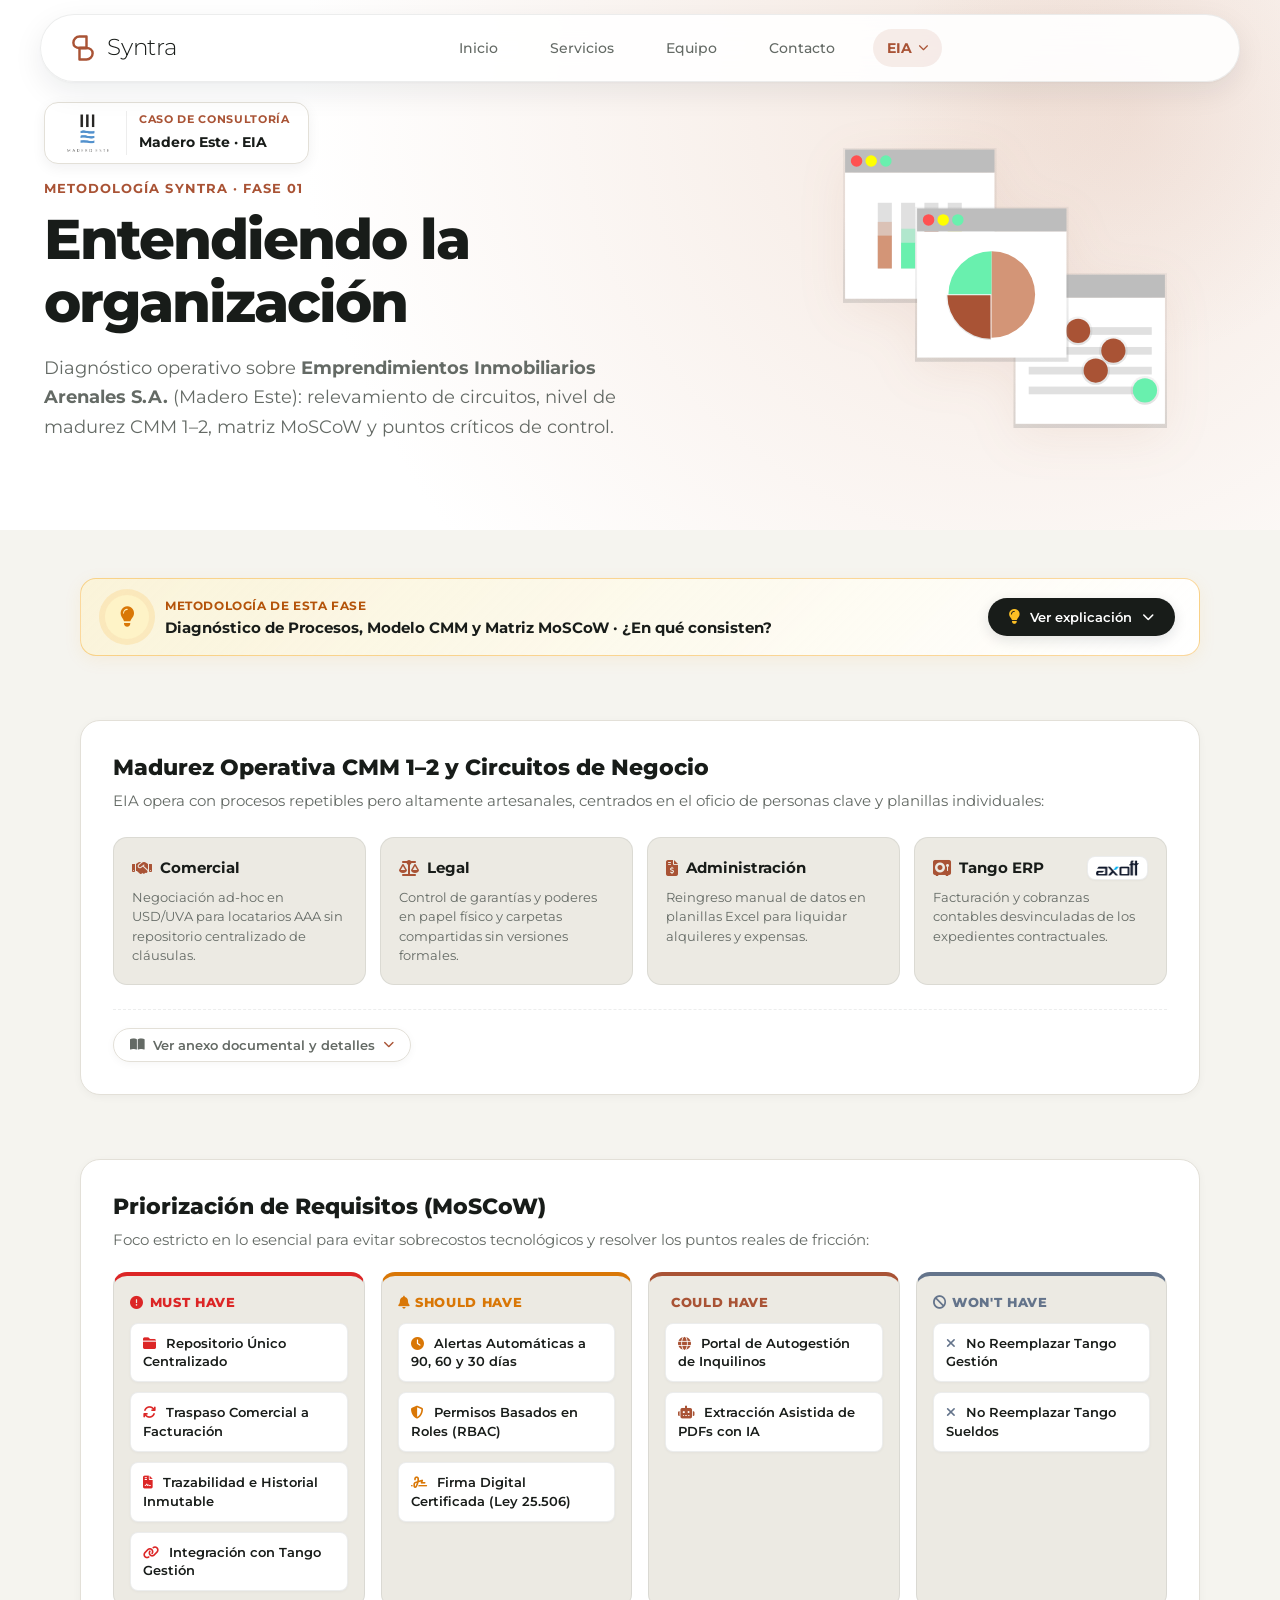
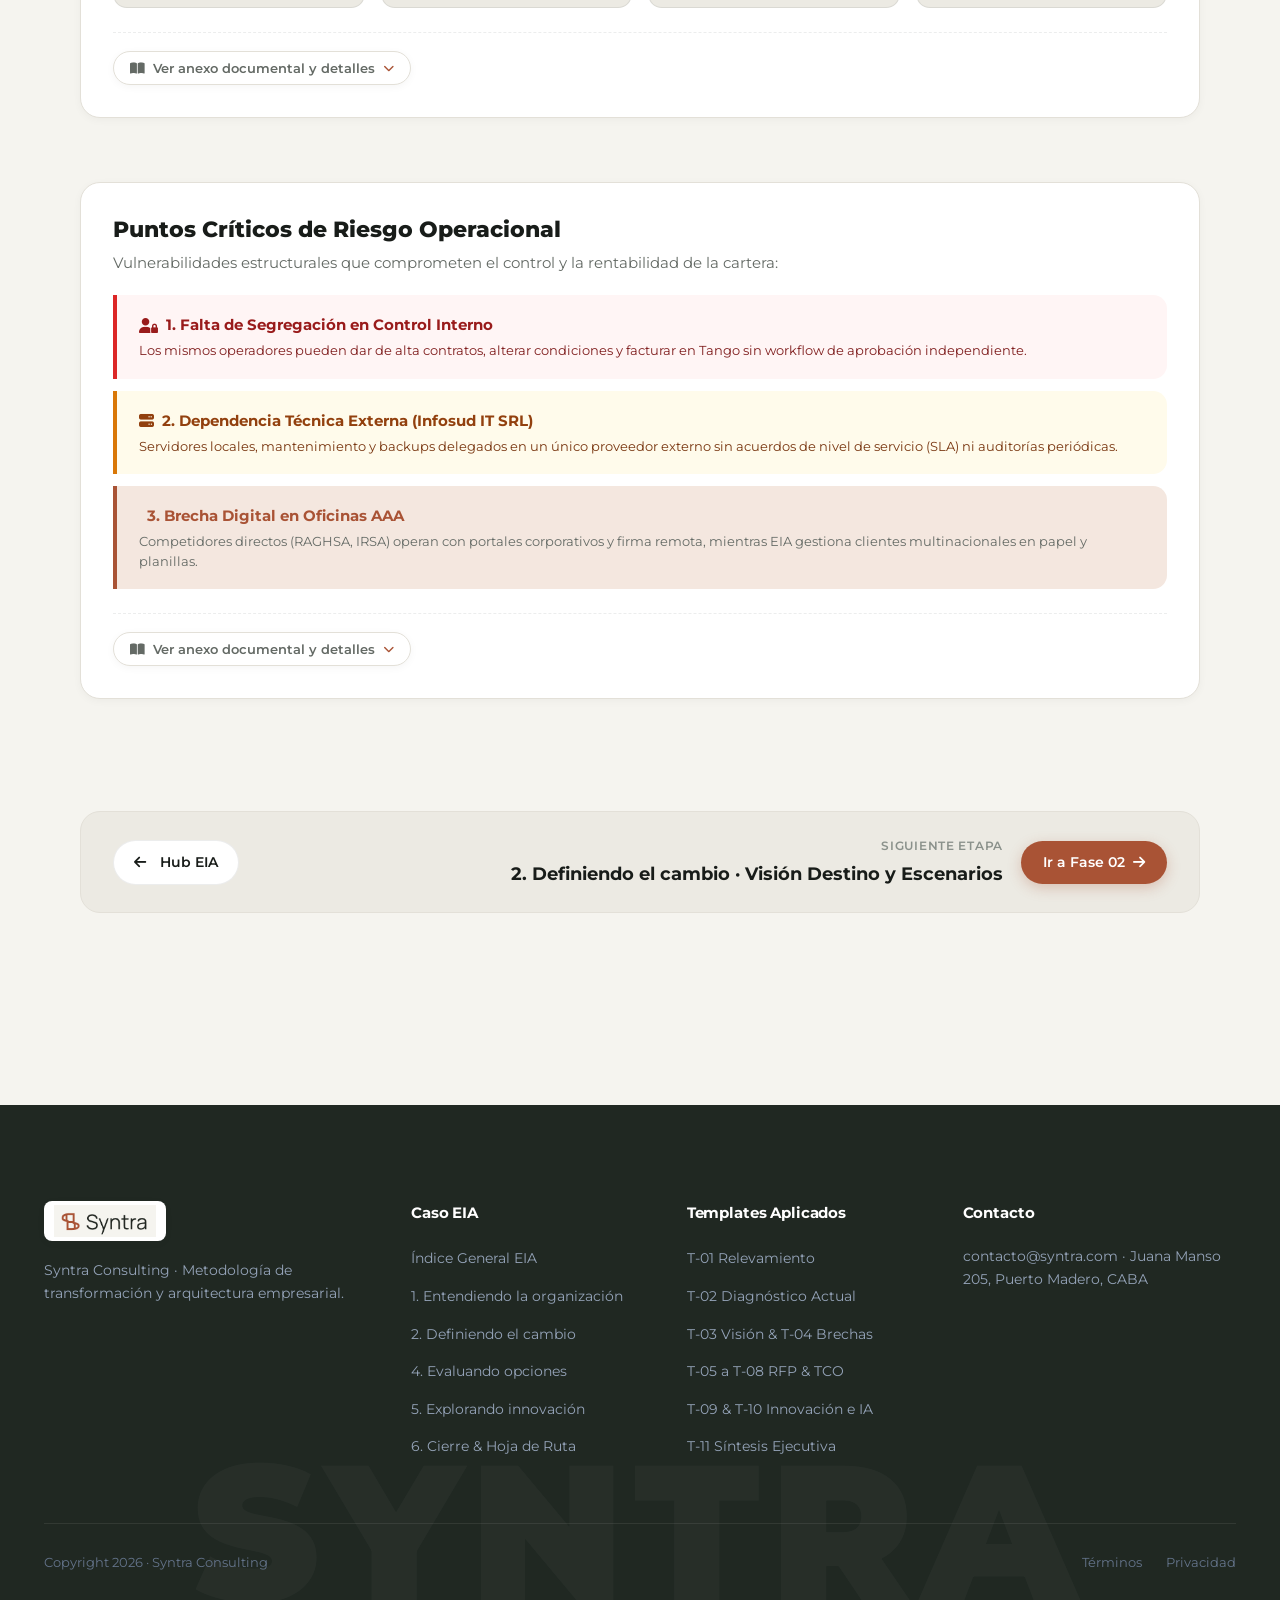
==== commit 25b0646c: "cambios de todo" ====
--- a/1-entender-la-organizacion.html
+++ b/1-entender-la-organizacion.html
@@ -23,7 +23,8 @@
   <header class="site-header" role="banner">
     <div class="container header-inner">
       <a href="index.html" class="brand-logo" aria-label="Syntra Consulting Inicio">
-        <img src="assets/logo-crop.png" alt="Syntra Consulting" class="brand-logo-img">
+        <img src="assets/logo-symbol.svg" alt="Syntra" class="brand-logo-symbol">
+        <span class="brand-logo-text">Syntra</span>
       </a>
 
       <!-- Navigation with EIA Dropdown -->
@@ -81,7 +82,7 @@
   <main>
 
     <!-- Phase Hero Banner (Clean, Typographic, No Clutter) -->
-    <section class="hero-section" style="padding: 64px 0 40px;">
+    <section class="hero-section">
       <div class="ambient-glow"></div>
       <div class="container hero-with-illustration" style="position:relative; z-index:2;">
         
@@ -257,7 +258,7 @@
                       <i class="fa-solid fa-vault" style="color:var(--primary-blue);"></i>
                       <strong style="font-size:0.9375rem;">Tango ERP</strong>
                     </div>
-                    <span class="vendor-inline-badge" title="Axoft Argentina"><img src="assets/logo-axoft-dark.png" alt="Logo Axoft"> Axoft</span>
+                    <span class="vendor-inline-badge" title="Axoft Argentina"><img src="assets/logo-axoft-dark.png" alt="Logo Axoft"></span>
                   </div>
                   <p style="font-size:0.8125rem; color:var(--text-body); margin:0; line-height:1.5;">Facturación y cobranzas contables desvinculadas de los expedientes contractuales.</p>
                 </div>
--- a/styles.css
+++ b/styles.css
@@ -99,6 +99,7 @@
   scroll-behavior: smooth;
   font-size: 16px;
   -webkit-text-size-adjust: 100%;
+  scroll-padding-top: 100px;
 }
 
 body {
@@ -189,40 +190,82 @@
    ========================================================================== */
 .site-header {
   position: sticky;
-  top: 0;
+  top: 14px;
   z-index: 1000;
-  background-color: rgba(245, 244, 239, 0.94);
-  backdrop-filter: blur(16px);
-  -webkit-backdrop-filter: blur(16px);
-  border-bottom: 1px solid var(--border-subtle);
-  transition: all 0.3s ease;
+  width: 100%;
+  background: transparent;
+  border: none;
+  pointer-events: none;
+  padding: 0 16px;
+  margin-bottom: -82px;
+  transition: all 0.3s cubic-bezier(0.25, 1, 0.5, 1);
 }
 
 .site-header.is-dark {
-  background-color: rgba(32, 40, 34, 0.95);
-  border-bottom: 1px solid rgba(255, 255, 255, 0.08);
-  color: var(--text-white);
+  background: transparent;
+  border: none;
 }
 
 .header-inner {
   display: flex;
   align-items: center;
   justify-content: space-between;
-  height: 80px;
+  height: 68px;
+  max-width: 1200px;
+  width: 100%;
+  margin: 0 auto;
+  padding: 0 28px;
+  background-color: rgba(255, 255, 255, 0.90);
+  backdrop-filter: blur(20px);
+  -webkit-backdrop-filter: blur(20px);
+  border: 1px solid rgba(24, 28, 25, 0.08);
+  border-radius: 9999px;
+  box-shadow: 0 10px 30px rgba(15, 23, 42, 0.08), 0 1px 3px rgba(15, 23, 42, 0.04);
+  pointer-events: auto;
+  transition: all 0.3s cubic-bezier(0.25, 1, 0.5, 1);
+}
+
+.site-header.is-scrolled .header-inner {
+  background-color: rgba(255, 255, 255, 0.97);
+  box-shadow: 0 14px 38px rgba(15, 23, 42, 0.12), 0 2px 6px rgba(15, 23, 42, 0.05);
+  border-color: rgba(169, 83, 53, 0.22);
 }
 
 /* Brand Logo */
 .brand-logo {
-  display: flex;
-  align-items: center;
-  gap: 12px;
-  font-size: 1.35rem;
-  font-weight: 800;
-  letter-spacing: -0.02em;
+  display: inline-flex;
+  align-items: center;
+  gap: 10px;
+  text-decoration: none;
+  line-height: 1;
+}
+
+.brand-logo-symbol {
+  height: 32px;
+  width: auto;
+  max-width: 32px;
+  object-fit: contain;
+  display: block;
+  transition: transform 0.25s ease;
+}
+
+.brand-logo:hover .brand-logo-symbol {
+  transform: scale(1.08) rotate(4deg);
+}
+
+.brand-logo-text {
+  font-family: 'Montserrat', var(--font-main);
+  font-size: 1.45rem;
+  font-weight: 300; /* Montserrat Light */
+  letter-spacing: -0.015em;
+  text-transform: none;
   color: var(--text-main);
-}
-
-.site-header.is-dark .brand-logo {
+  line-height: 1;
+  -webkit-font-smoothing: antialiased;
+}
+
+.site-header.is-dark .brand-logo,
+.site-header.is-dark .brand-logo-text {
   color: var(--text-white);
 }
 
@@ -306,8 +349,8 @@
   font-size: 0.875rem;
   font-weight: 500;
   color: var(--text-body);
-  padding: 8px 12px;
-  border-radius: var(--radius-sm);
+  padding: 8px 14px;
+  border-radius: 9999px;
   transition: all 0.2s ease;
   position: relative;
   white-space: nowrap;
@@ -319,30 +362,27 @@
 
 .nav-link:hover {
   color: var(--primary-blue);
+  background-color: rgba(169, 83, 53, 0.07);
 }
 
 .site-header.is-dark .nav-link:hover {
   color: #FFFFFF;
+  background-color: rgba(255, 255, 255, 0.1);
 }
 
 .nav-link.active {
   color: var(--primary-blue);
-  font-weight: 600;
+  font-weight: 700;
+  background-color: rgba(169, 83, 53, 0.1);
 }
 
 .site-header.is-dark .nav-link.active {
   color: #FFFFFF;
+  background-color: rgba(255, 255, 255, 0.15);
 }
 
 .nav-link.active::after {
-  content: '';
-  position: absolute;
-  bottom: 0;
-  left: 12px;
-  right: 12px;
-  height: 2px;
-  background-color: var(--primary-blue);
-  border-radius: 2px;
+  display: none;
 }
 
 /* Nav Item Dropdown (EIA Sections Hub) */
@@ -360,23 +400,44 @@
 
 .nav-dropdown-menu {
   position: absolute;
-  top: 100%;
+  top: calc(100% + 12px);
   right: 0;
   min-width: 310px;
-  background-color: #FFFFFF;
-  border: 1px solid var(--border-card);
-  border-radius: var(--radius-md);
-  box-shadow: 0 16px 36px rgba(15, 23, 42, 0.12);
-  padding: 8px;
+  background-color: rgba(255, 255, 255, 0.98);
+  backdrop-filter: blur(20px);
+  -webkit-backdrop-filter: blur(20px);
+  border: 1px solid rgba(24, 28, 25, 0.08);
+  border-radius: 20px;
+  box-shadow: 0 20px 45px rgba(15, 23, 42, 0.14);
+  padding: 10px;
   display: none;
   flex-direction: column;
-  gap: 2px;
+  gap: 3px;
   z-index: 1100;
-  margin-top: 4px;
+}
+
+.nav-dropdown-menu::before {
+  content: '';
+  position: absolute;
+  top: -16px;
+  left: 0;
+  right: 0;
+  height: 16px;
+  background: transparent;
+}
+
+.nav-item-dropdown .fa-chevron-down {
+  transition: transform 0.25s ease;
+}
+
+.nav-item-dropdown:hover > .nav-link .fa-chevron-down,
+.nav-item-dropdown.is-open > .nav-link .fa-chevron-down {
+  transform: rotate(180deg);
 }
 
 .nav-item-dropdown:hover .nav-dropdown-menu,
-.nav-item-dropdown:focus-within .nav-dropdown-menu {
+.nav-item-dropdown:focus-within .nav-dropdown-menu,
+.nav-item-dropdown.is-open .nav-dropdown-menu {
   display: flex;
 }
 
@@ -704,7 +765,7 @@
    ========================================================================== */
 .hero-section {
   position: relative;
-  padding: 72px 0 96px;
+  padding: 116px 0 56px !important;
   background: radial-gradient(circle at 80% 20%, #F4E7DF 0%, #FFFFFF 65%);
   overflow: hidden;
 }
@@ -712,7 +773,7 @@
 .hero-section.dark {
   background: radial-gradient(circle at 75% 25%, #27322B 0%, #202822 70%);
   color: var(--text-white);
-  padding: 96px 0 120px;
+  padding: 136px 0 100px !important;
 }
 
 .hero-grid {
@@ -849,7 +910,7 @@
   box-shadow: var(--shadow-sm);
 }
 
-.service-card-clean:hover {
+.service-card-clean:not(.carousel-3d-card):hover {
   transform: translateY(-4px);
   border-color: var(--primary-blue);
   box-shadow: 0 16px 36px rgba(24, 28, 25, 0.08);
@@ -898,6 +959,211 @@
   font-size: 0.8125rem;
   margin-top: 3px;
   flex-shrink: 0;
+}
+
+/* ==========================================================================
+   3D Services Carousel (Qué Hacemos)
+   ========================================================================== */
+.carousel-3d-wrapper {
+  position: relative;
+  width: 100%;
+  max-width: 1200px;
+  margin: 36px auto 0;
+  padding: 10px 0 20px;
+  user-select: none;
+  -webkit-user-select: none;
+}
+
+.carousel-3d-stage {
+  position: relative;
+  width: 100%;
+  height: var(--carousel-stage-height, 460px);
+  perspective: 1200px;
+  perspective-origin: 50% 50%;
+  display: flex;
+  align-items: center;
+  justify-content: center;
+  touch-action: pan-y pinch-zoom;
+  overflow: visible;
+}
+
+@media (max-width: 992px) {
+  .carousel-3d-wrapper {
+    overflow: hidden;
+  }
+}
+
+.carousel-3d-track {
+  position: relative;
+  width: 100%;
+  height: 100%;
+  transform-style: preserve-3d;
+}
+
+.carousel-3d-card {
+  position: absolute;
+  top: 50%;
+  left: 50%;
+  width: 380px;
+  max-width: 86vw;
+  box-sizing: border-box;
+  margin: 0;
+  cursor: pointer;
+  backface-visibility: hidden;
+  -webkit-backface-visibility: hidden;
+  transition: transform 0.5s cubic-bezier(0.22, 1, 0.36, 1), 
+              opacity 0.5s ease, 
+              box-shadow 0.5s ease, 
+              border-color 0.4s ease;
+  background: #FFFFFF;
+  -webkit-font-smoothing: antialiased;
+  -moz-osx-font-smoothing: grayscale;
+  text-rendering: optimizeLegibility;
+}
+
+/* Active card in 3D center (Ultra-crisp rendering, no scaling blur) */
+.carousel-3d-card.is-active {
+  cursor: default;
+  border-color: var(--primary-blue);
+  box-shadow: 0 20px 48px rgba(24, 28, 25, 0.14), 0 0 0 1px rgba(169, 83, 53, 0.25);
+  backface-visibility: visible;
+  -webkit-backface-visibility: visible;
+  transform-style: flat;
+}
+
+.carousel-3d-card.is-active .service-icon-box {
+  background: var(--primary-blue);
+  color: #FFFFFF;
+}
+
+.carousel-3d-card:not(.is-active):hover {
+  border-color: var(--primary-blue);
+}
+
+/* 3D Carousel Navigation Arrows */
+.carousel-3d-btn {
+  position: absolute;
+  top: calc(50% - 20px);
+  transform: translateY(-50%);
+  width: 52px;
+  height: 52px;
+  border-radius: 50%;
+  background: #FFFFFF;
+  border: 1px solid var(--border-subtle);
+  color: var(--primary-blue);
+  font-size: 1.15rem;
+  display: flex;
+  align-items: center;
+  justify-content: center;
+  cursor: pointer;
+  z-index: 40;
+  box-shadow: 0 6px 18px rgba(0, 0, 0, 0.1);
+  transition: all 0.28s cubic-bezier(0.25, 1, 0.5, 1);
+  outline: none;
+}
+
+.carousel-3d-btn:hover {
+  background: var(--primary-blue);
+  color: #FFFFFF;
+  border-color: var(--primary-blue);
+  transform: translateY(-50%) scale(1.08);
+  box-shadow: 0 10px 24px rgba(169, 83, 53, 0.32);
+}
+
+.carousel-3d-btn:active {
+  transform: translateY(-50%) scale(0.95);
+}
+
+.carousel-3d-btn.prev {
+  left: 6px;
+}
+
+.carousel-3d-btn.next {
+  right: 6px;
+}
+
+@media (max-width: 768px) {
+  .carousel-3d-btn {
+    width: 44px;
+    height: 44px;
+    font-size: 1rem;
+    background: rgba(255, 255, 255, 0.94);
+    box-shadow: 0 4px 14px rgba(0, 0, 0, 0.15);
+  }
+  .carousel-3d-btn.prev {
+    left: 4px;
+  }
+  .carousel-3d-btn.next {
+    right: 4px;
+  }
+}
+
+/* Dots / Navigation indicator */
+.carousel-3d-dots {
+  display: flex;
+  align-items: center;
+  justify-content: center;
+  gap: 8px;
+  margin-top: 24px;
+}
+
+.carousel-3d-dot {
+  width: 10px;
+  height: 10px;
+  border-radius: 50%;
+  background: #E2E8F0;
+  border: none;
+  padding: 0;
+  cursor: pointer;
+  transition: all 0.3s ease;
+  outline: none;
+}
+
+.carousel-3d-dot:hover {
+  background: #CBD5E1;
+}
+
+.carousel-3d-dot.is-active {
+  width: 28px;
+  border-radius: 10px;
+  background: var(--primary-blue);
+  box-shadow: 0 2px 8px rgba(169, 83, 53, 0.35);
+}
+
+/* Mobile swipe hint */
+.carousel-3d-swipe-hint {
+  display: none;
+  align-items: center;
+  justify-content: center;
+  gap: 8px;
+  font-size: 0.75rem;
+  color: var(--text-muted);
+  margin-top: 12px;
+  font-weight: 600;
+  text-transform: uppercase;
+  letter-spacing: 0.04em;
+}
+
+@media (max-width: 768px) {
+  .carousel-3d-swipe-hint {
+    display: flex;
+  }
+}
+
+@media (max-width: 640px) {
+  .carousel-3d-card {
+    padding: 24px 20px;
+  }
+  .carousel-3d-card h3 {
+    font-size: 1.05rem !important;
+  }
+  .carousel-3d-card .service-check-list {
+    margin-top: 12px;
+    gap: 8px;
+  }
+  .carousel-3d-card .service-check-item {
+    font-size: 0.8125rem;
+  }
 }
 
 /* ==========================================================================
@@ -2784,18 +3050,42 @@
 }
 
 @media (max-width: 768px) {
+  .site-header {
+    top: 10px;
+    padding: 0 12px;
+    margin-bottom: -70px;
+  }
+
+  .hero-section {
+    padding: 96px 0 40px !important;
+  }
+
+  .hero-section.dark {
+    padding: 104px 0 64px !important;
+  }
+
+  .header-inner {
+    height: 60px;
+    padding: 0 16px;
+    border-radius: 9999px;
+  }
+
   .nav-menu {
     display: none;
     position: absolute;
-    top: 80px;
+    top: calc(100% + 10px);
     left: 0;
     right: 0;
-    background-color: #FFFFFF;
+    width: 100%;
+    background-color: rgba(255, 255, 255, 0.98);
+    backdrop-filter: blur(24px);
+    -webkit-backdrop-filter: blur(24px);
     flex-direction: column;
-    padding: 20px 24px;
-    box-shadow: 0 16px 36px rgba(15, 23, 42, 0.12);
-    border-bottom: 1px solid var(--border-subtle);
-    max-height: calc(100vh - 80px);
+    padding: 16px 18px;
+    box-shadow: 0 20px 48px rgba(15, 23, 42, 0.16);
+    border: 1px solid rgba(24, 28, 25, 0.08);
+    border-radius: 22px;
+    max-height: calc(100vh - 85px);
     overflow-y: auto;
     z-index: 1000;
   }
@@ -2819,7 +3109,8 @@
     align-items: center;
     justify-content: space-between;
     width: 100%;
-    padding: 10px 12px;
+    padding: 10px 14px;
+    border-radius: 12px;
     cursor: pointer;
   }
 
@@ -2836,10 +3127,10 @@
     display: none; /* Collapsed by default so it does NOT stay deployed on mobile! */
     box-shadow: none;
     border: 1px solid var(--border-subtle);
-    border-radius: var(--radius-sm);
+    border-radius: 14px;
     background-color: var(--bg-surface);
+    margin-top: 6px;
     width: 100%;
-    margin: 8px 0;
     padding: 6px;
   }
 
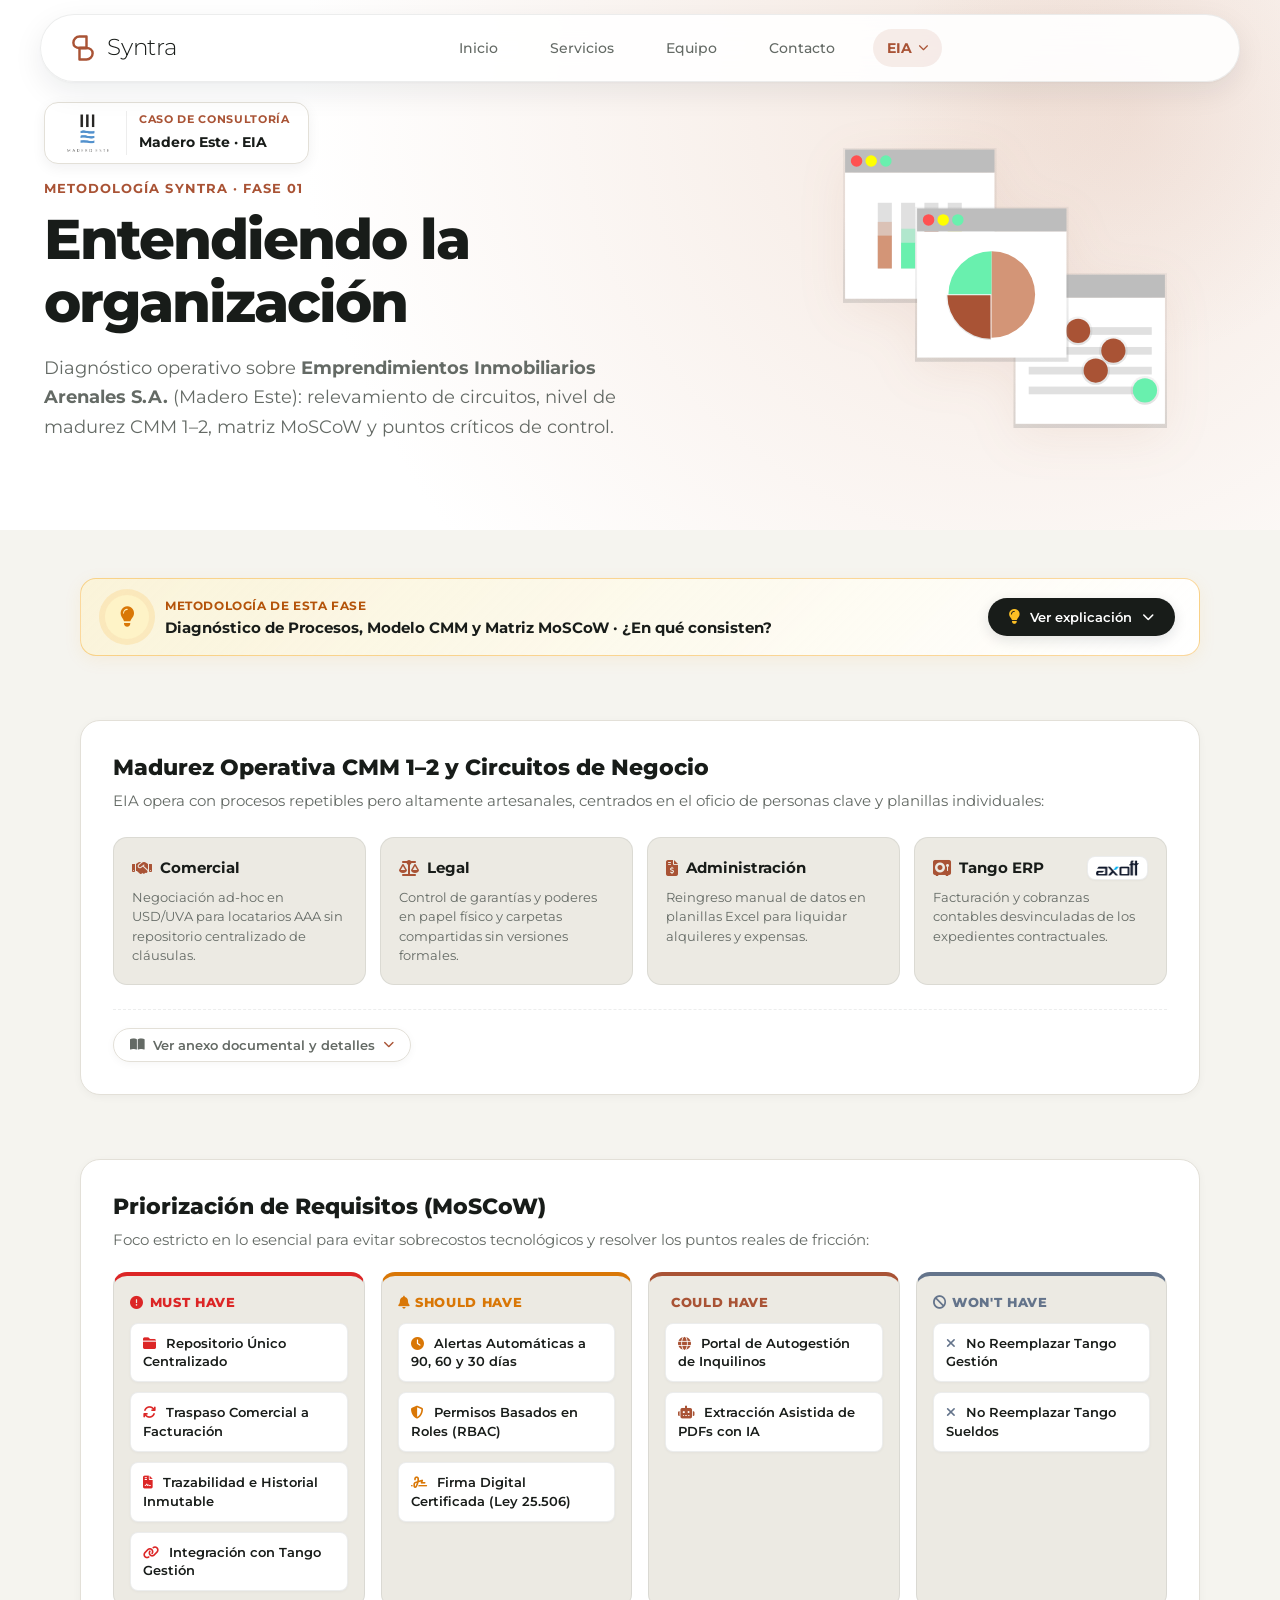
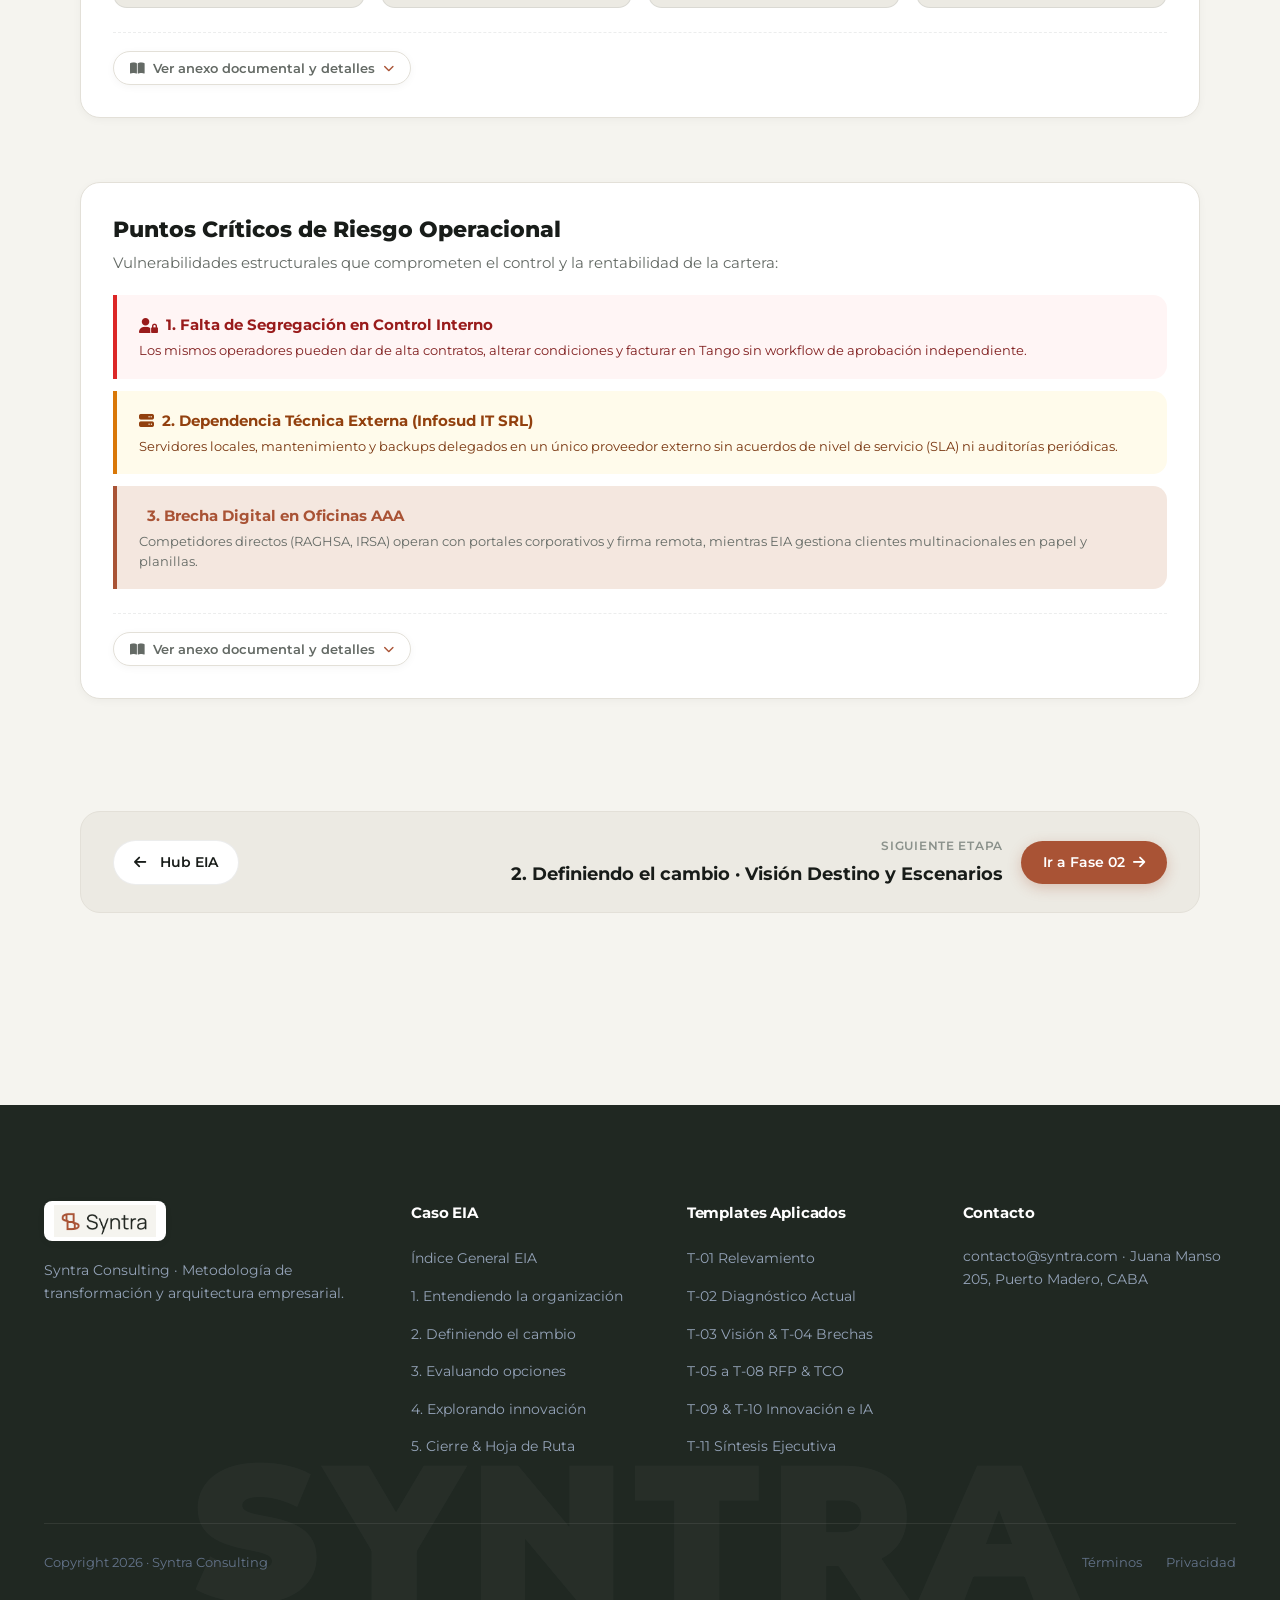
==== commit 97380e86: "cambios finale 15/11, hasta mañana" ====
--- a/1-entender-la-organizacion.html
+++ b/1-entender-la-organizacion.html
@@ -54,17 +54,17 @@
                 <i class="fa-solid fa-bullseye"></i>
                 <span>2. Definiendo el cambio</span>
               </a>
-              <a href="4-evaluar-opciones.html" class="nav-dropdown-item">
+              <a href="3-evaluar-opciones.html" class="nav-dropdown-item">
                 <i class="fa-solid fa-scale-balanced"></i>
-                <span>4. Evaluando opciones</span>
-              </a>
-              <a href="5-explorar-innovacion.html" class="nav-dropdown-item">
+                <span>3. Evaluando opciones</span>
+              </a>
+              <a href="4-explorar-innovacion.html" class="nav-dropdown-item">
                 <i class="fa-solid fa-robot"></i>
-                <span>5. Explorando innovación</span>
-              </a>
-              <a href="6-cierre.html" class="nav-dropdown-item">
+                <span>4. Explorando innovación</span>
+              </a>
+              <a href="5-cierre.html" class="nav-dropdown-item">
                 <i class="fa-solid fa-flag-checkered"></i>
-                <span>6. Síntesis, Cierre y Hoja de Ruta</span>
+                <span>5. Síntesis, Cierre y Hoja de Ruta</span>
               </a>
             </div>
           </li>
@@ -456,9 +456,9 @@
             <li class="footer-link-item"><a href="eia.html">Índice General EIA</a></li>
             <li class="footer-link-item"><a href="1-entender-la-organizacion.html">1. Entendiendo la organización</a></li>
             <li class="footer-link-item"><a href="2-definir-el-cambio.html">2. Definiendo el cambio</a></li>
-            <li class="footer-link-item"><a href="4-evaluar-opciones.html">4. Evaluando opciones</a></li>
-            <li class="footer-link-item"><a href="5-explorar-innovacion.html">5. Explorando innovación</a></li>
-            <li class="footer-link-item"><a href="6-cierre.html">6. Cierre & Hoja de Ruta</a></li>
+            <li class="footer-link-item"><a href="3-evaluar-opciones.html">3. Evaluando opciones</a></li>
+            <li class="footer-link-item"><a href="4-explorar-innovacion.html">4. Explorando innovación</a></li>
+            <li class="footer-link-item"><a href="5-cierre.html">5. Cierre & Hoja de Ruta</a></li>
           </ul>
         </div>
 
@@ -468,9 +468,9 @@
             <li class="footer-link-item"><a href="1-entender-la-organizacion.html">T-01 Relevamiento</a></li>
             <li class="footer-link-item"><a href="1-entender-la-organizacion.html">T-02 Diagnóstico Actual</a></li>
             <li class="footer-link-item"><a href="2-definir-el-cambio.html">T-03 Visión & T-04 Brechas</a></li>
-            <li class="footer-link-item"><a href="4-evaluar-opciones.html">T-05 a T-08 RFP & TCO</a></li>
-            <li class="footer-link-item"><a href="5-explorar-innovacion.html">T-09 & T-10 Innovación e IA</a></li>
-            <li class="footer-link-item"><a href="6-cierre.html">T-11 Síntesis Ejecutiva</a></li>
+            <li class="footer-link-item"><a href="3-evaluar-opciones.html">T-05 a T-08 RFP & TCO</a></li>
+            <li class="footer-link-item"><a href="4-explorar-innovacion.html">T-09 & T-10 Innovación e IA</a></li>
+            <li class="footer-link-item"><a href="5-cierre.html">T-11 Síntesis Ejecutiva</a></li>
           </ul>
         </div>
 
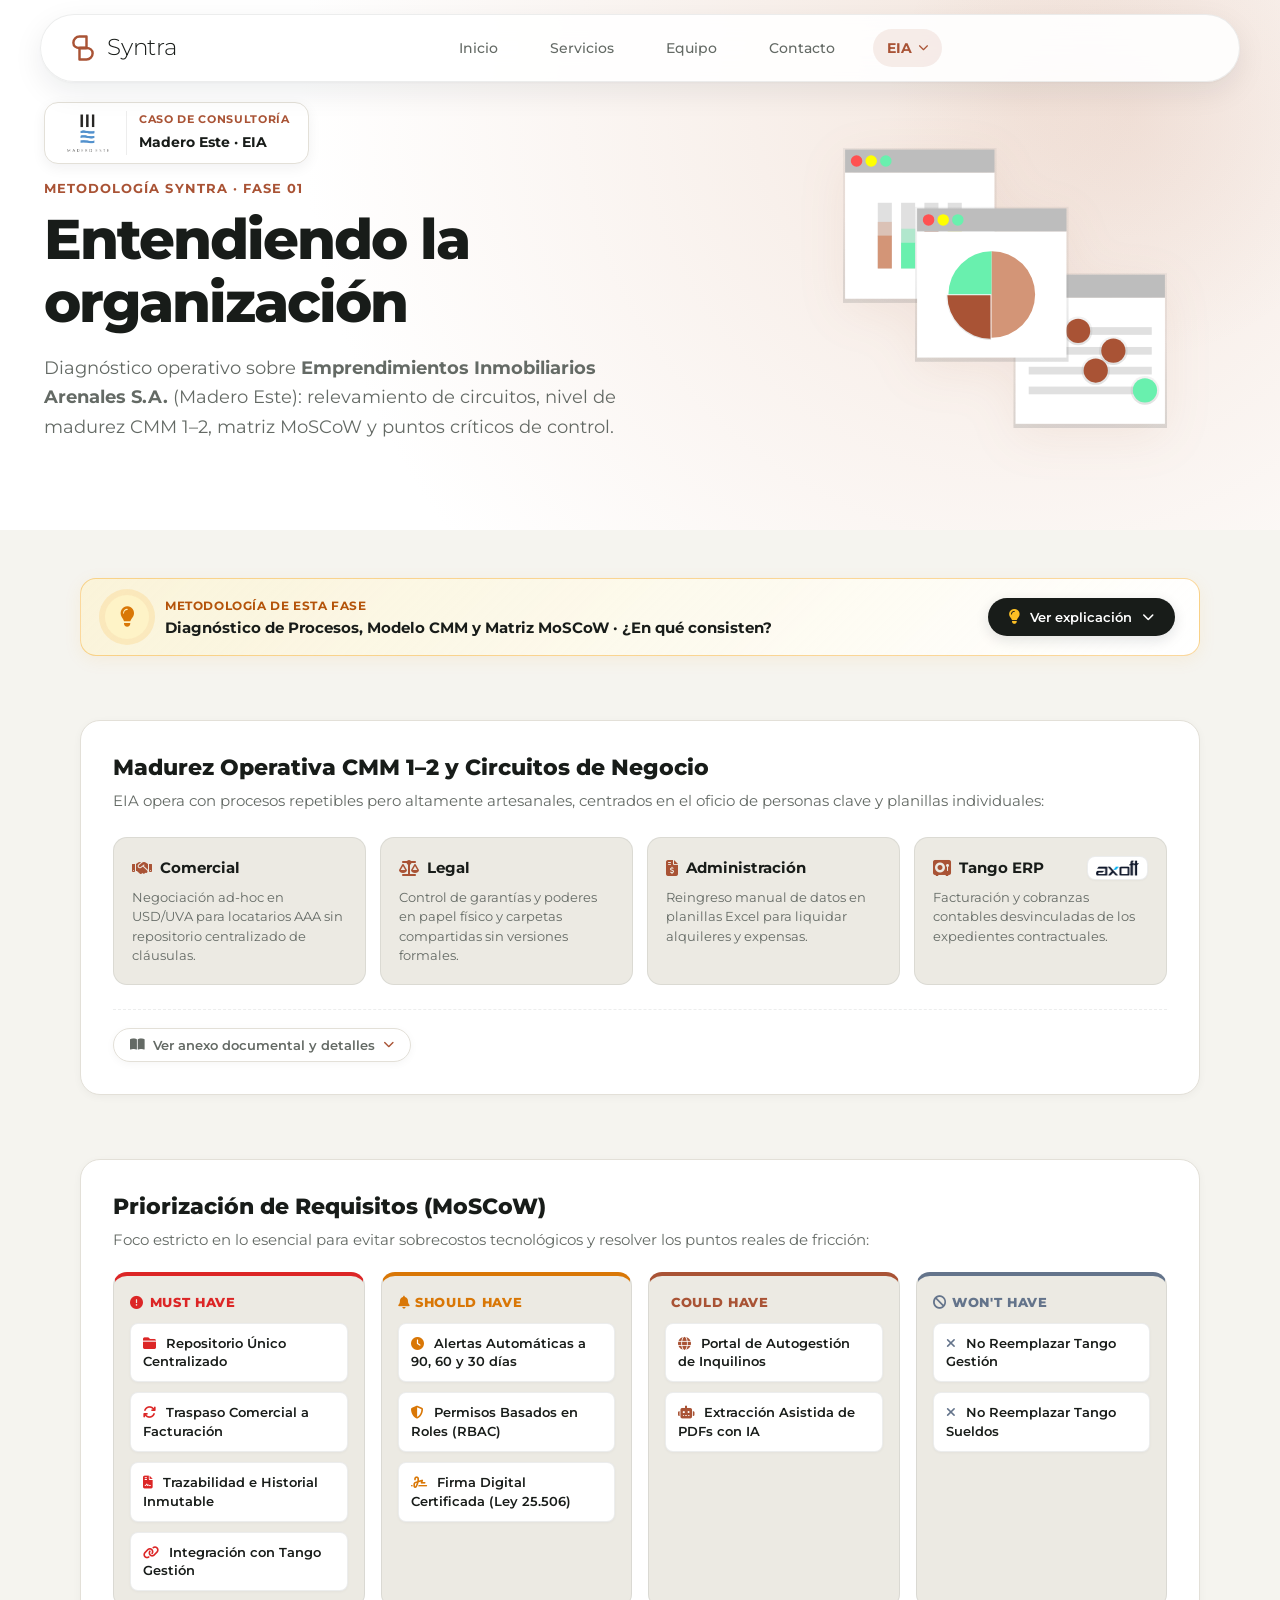
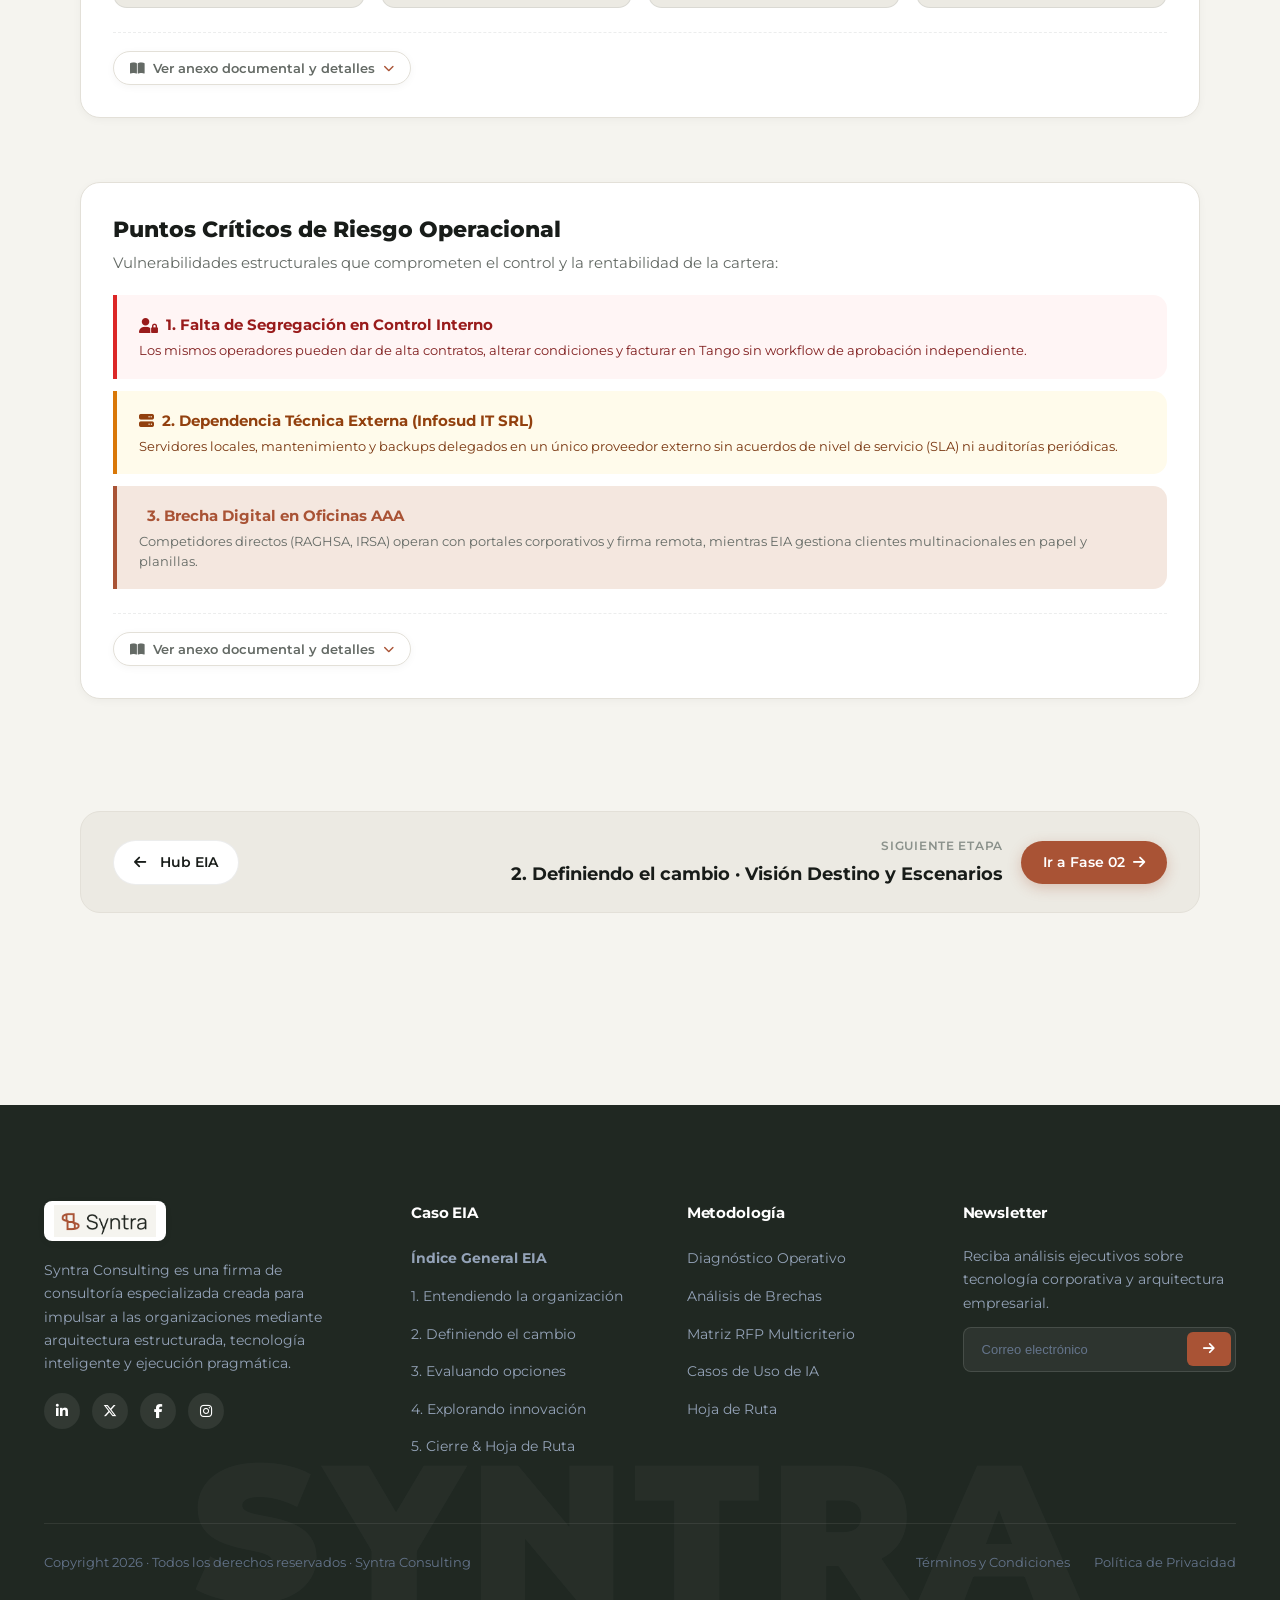
==== commit 9a27f989: "otros" ====
--- a/1-entender-la-organizacion.html
+++ b/1-entender-la-organizacion.html
@@ -434,11 +434,13 @@
 
   </main>
 
-  <!-- Mega Footer -->
+  <!-- Mega Midnight Blue Footer -->
   <footer class="mega-footer" role="contentinfo">
     <div class="footer-watermark">SYNTRA</div>
     <div class="container">
+      
       <div class="footer-grid">
+        
         <div class="footer-brand-col">
           <a href="index.html" class="brand-logo" style="color:#FFFFFF;">
             <span class="footer-logo-wrap">
@@ -446,14 +448,20 @@
             </span>
           </a>
           <p class="footer-desc">
-            Syntra Consulting · Metodología de transformación y arquitectura empresarial.
+            Syntra Consulting es una firma de consultoría especializada creada para impulsar a las organizaciones mediante arquitectura estructurada, tecnología inteligente y ejecución pragmática.
           </p>
+          <div class="footer-social-row">
+            <a href="#" class="social-circle-link" aria-label="LinkedIn"><i class="fa-brands fa-linkedin-in"></i></a>
+            <a href="#" class="social-circle-link" aria-label="Twitter"><i class="fa-brands fa-x-twitter"></i></a>
+            <a href="#" class="social-circle-link" aria-label="Facebook"><i class="fa-brands fa-facebook-f"></i></a>
+            <a href="#" class="social-circle-link" aria-label="Instagram"><i class="fa-brands fa-instagram"></i></a>
+          </div>
         </div>
 
         <div>
           <h4 class="footer-col-title">Caso EIA</h4>
           <ul class="footer-links-list">
-            <li class="footer-link-item"><a href="eia.html">Índice General EIA</a></li>
+            <li class="footer-link-item"><a href="eia.html"><strong>Índice General EIA</strong></a></li>
             <li class="footer-link-item"><a href="1-entender-la-organizacion.html">1. Entendiendo la organización</a></li>
             <li class="footer-link-item"><a href="2-definir-el-cambio.html">2. Definiendo el cambio</a></li>
             <li class="footer-link-item"><a href="3-evaluar-opciones.html">3. Evaluando opciones</a></li>
@@ -463,32 +471,39 @@
         </div>
 
         <div>
-          <h4 class="footer-col-title">Templates Aplicados</h4>
+          <h4 class="footer-col-title">Metodología</h4>
           <ul class="footer-links-list">
-            <li class="footer-link-item"><a href="1-entender-la-organizacion.html">T-01 Relevamiento</a></li>
-            <li class="footer-link-item"><a href="1-entender-la-organizacion.html">T-02 Diagnóstico Actual</a></li>
-            <li class="footer-link-item"><a href="2-definir-el-cambio.html">T-03 Visión & T-04 Brechas</a></li>
-            <li class="footer-link-item"><a href="3-evaluar-opciones.html">T-05 a T-08 RFP & TCO</a></li>
-            <li class="footer-link-item"><a href="4-explorar-innovacion.html">T-09 & T-10 Innovación e IA</a></li>
-            <li class="footer-link-item"><a href="5-cierre.html">T-11 Síntesis Ejecutiva</a></li>
+            <li class="footer-link-item"><a href="1-entender-la-organizacion.html">Diagnóstico Operativo</a></li>
+            <li class="footer-link-item"><a href="2-definir-el-cambio.html">Análisis de Brechas</a></li>
+            <li class="footer-link-item"><a href="3-evaluar-opciones.html">Matriz RFP Multicriterio</a></li>
+            <li class="footer-link-item"><a href="4-explorar-innovacion.html">Casos de Uso de IA</a></li>
+            <li class="footer-link-item"><a href="5-cierre.html">Hoja de Ruta</a></li>
           </ul>
         </div>
 
         <div>
-          <h4 class="footer-col-title">Contacto</h4>
-          <p class="footer-desc">
-            contacto@syntra.com · Juana Manso 205, Puerto Madero, CABA
+          <h4 class="footer-col-title">Newsletter</h4>
+          <p class="footer-desc" style="margin-bottom:12px;">
+            Reciba análisis ejecutivos sobre tecnología corporativa y arquitectura empresarial.
           </p>
-        </div>
+          <div class="footer-newsletter-wrap">
+            <form class="newsletter-form">
+              <input type="email" class="newsletter-input" placeholder="Correo electrónico" required>
+              <button type="submit" class="newsletter-btn" aria-label="Suscribirme"><i class="fa-solid fa-arrow-right"></i></button>
+            </form>
+          </div>
+        </div>
+
       </div>
 
       <div class="footer-bottom-bar">
-        <div>Copyright 2026 · Syntra Consulting</div>
+        <div>Copyright 2026 · Todos los derechos reservados · Syntra Consulting</div>
         <div class="footer-legal-links">
-          <a href="#">Términos</a>
-          <a href="#">Privacidad</a>
+          <a href="#">Términos y Condiciones</a>
+          <a href="#">Política de Privacidad</a>
         </div>
       </div>
+
     </div>
   </footer>
 
--- a/styles.css
+++ b/styles.css
@@ -156,7 +156,7 @@
   height: 500px;
   background: radial-gradient(circle, rgba(169, 83, 53, 0.08) 0%, transparent 70%);
   pointer-events: none;
-  z-index: 0;
+  z-index: 1;
 }
 
 /* ==========================================================================
@@ -774,6 +774,31 @@
   background: radial-gradient(circle at 75% 25%, #27322B 0%, #202822 70%);
   color: var(--text-white);
   padding: 136px 0 100px !important;
+}
+
+/* Background Video in Hero */
+.hero-video-bg {
+  position: absolute;
+  top: 0;
+  left: 0;
+  width: 100%;
+  height: 100%;
+  object-fit: cover;
+  filter: grayscale(100%);
+  -webkit-filter: grayscale(100%);
+  z-index: 0;
+  pointer-events: none;
+}
+
+.hero-video-cover {
+  position: absolute;
+  top: 0;
+  left: 0;
+  width: 100%;
+  height: 100%;
+  background: radial-gradient(circle at 75% 25%, rgba(39, 50, 43, 0.78) 0%, rgba(32, 40, 34, 0.88) 60%, rgba(20, 25, 21, 0.95) 100%);
+  z-index: 1;
+  pointer-events: none;
 }
 
 .hero-grid {
@@ -1175,14 +1200,14 @@
 }
 
 .case-spotlight-card {
-  background: radial-gradient(circle at 85% 15%, #2B3A30 0%, #17201A 60%, #111813 100%);
+  background: linear-gradient(145deg, #FFFFFF 0%, #FAF7F2 100%);
   border-radius: var(--radius-xl);
   padding: clamp(36px, 5vw, 56px);
-  color: #FFFFFF;
+  color: var(--text-main);
   position: relative;
   overflow: hidden;
-  box-shadow: 0 20px 45px rgba(24, 28, 25, 0.14);
-  border: 1px solid rgba(255, 255, 255, 0.08);
+  box-shadow: 0 20px 45px -10px rgba(24, 28, 25, 0.08);
+  border: 1px solid rgba(169, 83, 53, 0.18);
 }
 
 .case-spotlight-grid {
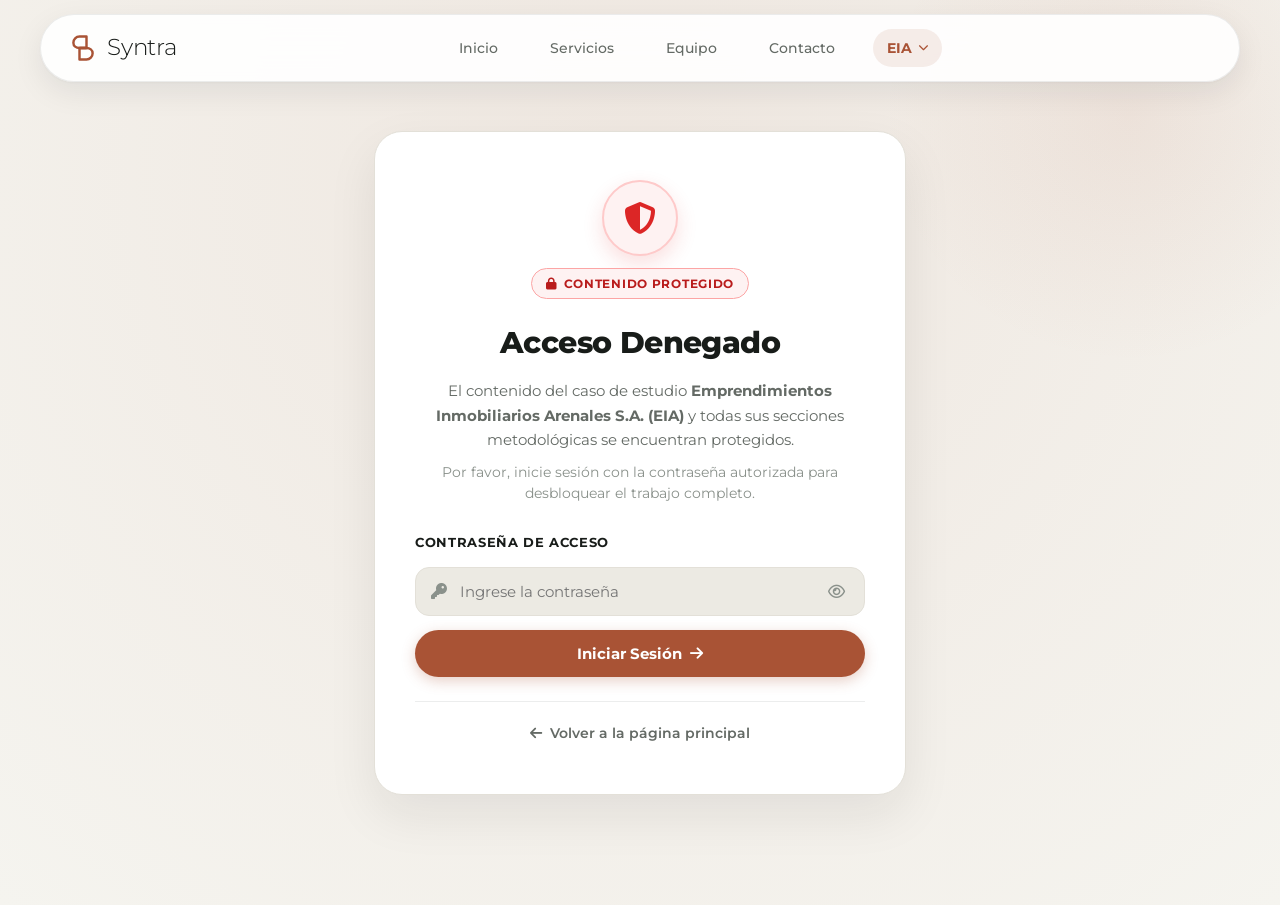
==== commit 6cf20e40: "contraseña agregada" ====
--- a/1-entender-la-organizacion.html
+++ b/1-entender-la-organizacion.html
@@ -4,7 +4,7 @@
   <meta charset="UTF-8">
   <meta name="viewport" content="width=device-width, initial-scale=1.0">
   <title>1. Entendiendo la organización · Diagnóstico EIA · Syntra Consulting</title>
-  <meta name="description" content="Fase 1: Diagnóstico operativo de Emprendimientos Inmobiliarios Arenales S.A. (EIA). Madurez CMM 1-2, matriz MoSCoW y puntos críticos de riesgo.">
+  <meta name="description" content="Fase 1: Diagnóstico operativo de Emprendimientos Inmobiliarios Arenales S.A. (EIA). Madurez CMM, matriz MoSCoW y puntos críticos de riesgo.">
   
   <!-- Font Awesome Icons -->
   <link rel="stylesheet" href="https://cdnjs.cloudflare.com/ajax/libs/font-awesome/6.5.1/css/all.min.css">
@@ -16,6 +16,26 @@
 
   <link rel="stylesheet" href="styles.css">
   <link rel="icon" type="image/svg+xml" href="assets/logo-symbol.svg">
+
+  <!-- EIA Session Fast Auth Guard (Anti-Flicker) -->
+  <script>
+    (function() {
+      function checkAuth() {
+        var c = document.cookie.split(';');
+        for (var i = 0; i < c.length; i++) {
+          var pair = c[i].trim().split('=');
+          if (pair[0] === 'eia_session' && pair[1] === 'authenticated') return true;
+        }
+        try { if (localStorage.getItem('eia_session') === 'authenticated') return true; } catch(e){}
+        return false;
+      }
+      if (checkAuth()) {
+        document.documentElement.classList.add('eia-auth-granted');
+      } else {
+        document.documentElement.classList.add('eia-auth-denied');
+      }
+    })();
+  </script>
 </head>
 <body>
 
@@ -66,12 +86,20 @@
                 <i class="fa-solid fa-flag-checkered"></i>
                 <span>5. Síntesis, Cierre y Hoja de Ruta</span>
               </a>
+              <button type="button" class="nav-dropdown-item nav-dropdown-logout eia-logout-btn" title="Cerrar sesión de EIA">
+                <i class="fa-solid fa-arrow-right-from-bracket"></i>
+                <span>Cerrar sesión EIA</span>
+              </button>
             </div>
           </li>
         </ul>
       </nav>
 
       <div class="header-actions">
+        <button type="button" class="nav-logout-btn eia-logout-btn" title="Cerrar sesión de EIA" aria-label="Cerrar sesión de EIA">
+          <i class="fa-solid fa-arrow-right-from-bracket"></i>
+          <span>Cerrar sesión</span>
+        </button>
         <button class="mobile-toggle" aria-label="Abrir menú" aria-expanded="false">
           <span></span><span></span><span></span>
         </button>
@@ -80,6 +108,77 @@
   </header>
 
   <main>
+
+    <!-- EIA Access Denied / Password Protection Screen -->
+    <section class="eia-denied-screen" aria-live="polite">
+      <div class="ambient-glow"></div>
+      <div class="container eia-denied-container">
+        
+        <div class="eia-denied-card" id="eiaAuthCard">
+          <div class="eia-denied-icon-wrap">
+            <div class="eia-denied-icon-circle">
+              <i class="fa-solid fa-shield-halved"></i>
+            </div>
+            <span class="eia-denied-status-badge">
+              <i class="fa-solid fa-lock"></i> Contenido Protegido
+            </span>
+          </div>
+
+          <h1 class="eia-denied-title">Acceso Denegado</h1>
+          <p class="eia-denied-subtitle">
+            El contenido del caso de estudio <strong>Emprendimientos Inmobiliarios Arenales S.A. (EIA)</strong> y todas sus secciones metodológicas se encuentran protegidos.
+          </p>
+          <p class="eia-denied-hint">
+            Por favor, inicie sesión con la contraseña autorizada para desbloquear el trabajo completo.
+          </p>
+
+          <form class="eia-auth-form" id="eiaAuthForm" novalidate>
+            <div class="eia-auth-field-group">
+              <label for="eiaPasswordInput" class="eia-auth-label">Contraseña de acceso</label>
+              <div class="eia-auth-input-wrapper">
+                <i class="fa-solid fa-key eia-input-icon"></i>
+                <input 
+                  type="password" 
+                  class="eia-auth-input" 
+                  id="eiaPasswordInput" 
+                  placeholder="Ingrese la contraseña" 
+                  autocomplete="current-password"
+                  required
+                >
+                <button type="button" class="eia-toggle-pwd" id="eiaTogglePwd" aria-label="Mostrar u ocultar contraseña" title="Mostrar/ocultar contraseña">
+                  <i class="fa-regular fa-eye"></i>
+                </button>
+              </div>
+
+              <div id="eiaAuthError" class="eia-auth-feedback is-error" style="display:none;" role="alert">
+                <i class="fa-solid fa-triangle-exclamation"></i>
+                <span>Acceso denegado: Contraseña incorrecta. Intente nuevamente.</span>
+              </div>
+
+              <div id="eiaAuthSuccess" class="eia-auth-feedback is-success" style="display:none;" role="status">
+                <i class="fa-solid fa-circle-check"></i>
+                <span>Contraseña verificada. Desbloqueando todas las secciones...</span>
+              </div>
+
+              <button type="submit" class="btn-primary eia-auth-submit-btn" id="eiaSubmitBtn">
+                <span>Iniciar Sesión</span>
+                <i class="fa-solid fa-arrow-right"></i>
+              </button>
+            </div>
+          </form>
+
+          <div class="eia-denied-footer">
+            <a href="index.html" class="eia-back-home-link">
+              <i class="fa-solid fa-arrow-left"></i> Volver a la página principal
+            </a>
+          </div>
+        </div>
+
+      </div>
+    </section>
+
+    <!-- EIA Protected Content Wrapper -->
+    <div class="eia-protected-content">
 
     <!-- Phase Hero Banner (Clean, Typographic, No Clutter) -->
     <section class="hero-section">
@@ -99,7 +198,7 @@
             Entendiendo la organización
           </h1>
           <p class="hero-lead" style="max-width:620px; margin-top:14px;">
-            Diagnóstico operativo sobre <strong>Emprendimientos Inmobiliarios Arenales S.A.</strong> (Madero Este): relevamiento de circuitos, nivel de madurez CMM 1–2, matriz MoSCoW y puntos críticos de control.
+            Diagnóstico operativo sobre <strong>Emprendimientos Inmobiliarios Arenales S.A.</strong> (Madero Este): relevamiento de circuitos, nivel de madurez CMM, matriz MoSCoW y puntos críticos de control.
           </p>
         </div>
 
@@ -221,7 +320,7 @@
 
             <!-- Card 1: Diagnóstico de Madurez & Mapeo de Circuitos -->
             <article class="visual-slide-card">
-              <h2 class="visual-slide-title">Madurez Operativa CMM 1–2 y Circuitos de Negocio</h2>
+              <h2 class="visual-slide-title">Madurez Operativa CMM y Circuitos de Negocio</h2>
               <p class="visual-lead-text">
                 EIA opera con procesos repetibles pero altamente artesanales, centrados en el oficio de personas clave y planillas individuales:
               </p>
@@ -431,6 +530,9 @@
 
       </div>
     </section>
+
+    </div>
+    <!-- End EIA Protected Content Wrapper -->
 
   </main>
 
--- a/styles.css
+++ b/styles.css
@@ -2053,15 +2053,18 @@
   box-shadow: 0 4px 20px rgba(15, 23, 42, 0.05);
   overflow: hidden;
   cursor: pointer;
-  flex: 0 0 76px;
-  transition: flex 0.5s cubic-bezier(0.25, 1, 0.5, 1), box-shadow 0.3s ease, border-color 0.3s ease, transform 0.3s ease;
+  flex: 0 0 84px;
+  transition: flex 0.55s cubic-bezier(0.4, 0, 0.2, 1), box-shadow 0.3s ease, border-color 0.3s ease;
   user-select: none;
 }
 
 .team-acc-card:hover:not(.is-active) {
-  transform: translateY(-4px);
-  box-shadow: 0 10px 28px rgba(169, 83, 53, 0.14);
-  border-color: rgba(169, 83, 53, 0.35);
+  box-shadow: 0 8px 24px rgba(169, 83, 53, 0.12);
+  border-color: rgba(169, 83, 53, 0.4);
+}
+
+.team-acc-card:hover:not(.is-active) .team-acc-pill-img {
+  transform: scale(1.08);
 }
 
 .team-acc-card.is-active {
@@ -2079,11 +2082,13 @@
   width: 100%;
   height: 100%;
   display: flex;
-  align-items: center;
-  justify-content: center;
+  flex-direction: column;
+  align-items: center;
+  justify-content: space-between;
+  padding: 24px 8px;
   overflow: hidden;
   border-radius: 20px;
-  transition: opacity 0.25s ease;
+  transition: opacity 0.12s ease;
   z-index: 2;
   background-color: #F8FAFC;
 }
@@ -2095,24 +2100,52 @@
 }
 
 .team-acc-pill-img {
-  position: absolute;
-  inset: 0;
-  width: 100%;
-  height: 100%;
+  position: static;
+  width: 52px;
+  height: 52px;
+  border-radius: 50%;
   object-fit: cover;
-  object-position: center 25%;
-  transition: transform 0.4s ease;
-}
-
-.team-acc-card:hover .team-acc-pill-img {
-  transform: scale(1.06);
-}
-
-.team-acc-pill-info,
-.team-acc-pill-name,
-.team-acc-pill-role,
+  object-position: center top;
+  border: 2px solid #FFFFFF;
+  box-shadow: 0 4px 12px rgba(15, 23, 42, 0.08);
+  flex-shrink: 0;
+  transition: transform 0.3s ease;
+}
+
+.team-acc-pill-info {
+  display: flex;
+  flex-direction: column;
+  align-items: center;
+  justify-content: center;
+  margin: auto 0;
+}
+
+.team-acc-pill-name {
+  display: block;
+  writing-mode: vertical-rl;
+  transform: rotate(180deg);
+  font-size: 0.875rem;
+  font-weight: 700;
+  color: var(--text-main);
+  letter-spacing: 0.02em;
+  white-space: nowrap;
+}
+
+.team-acc-pill-role {
+  display: none;
+}
+
 .team-acc-pill-chevron {
-  display: none;
+  display: flex;
+  align-items: center;
+  justify-content: center;
+  width: 28px;
+  height: 28px;
+  border-radius: 50%;
+  background: rgba(169, 83, 53, 0.08);
+  color: var(--primary-blue);
+  font-size: 0.75rem;
+  flex-shrink: 0;
 }
 
 /* Expanded View */
@@ -2124,7 +2157,7 @@
   padding: 28px 36px;
   opacity: 0;
   visibility: hidden;
-  transition: opacity 0.35s ease 0.12s;
+  transition: opacity 0.35s ease 0.22s;
   min-width: 560px;
   width: 100%;
 }
@@ -2275,123 +2308,151 @@
 /* Mobile responsive accordion (Clean vertical stacked cards) */
 @media (max-width: 860px) {
   .team-accordion {
+    display: flex;
     flex-direction: column;
     min-height: auto;
+    height: auto;
     gap: 12px;
-    margin-top: 32px;
+    margin-top: 28px;
+    width: 100%;
   }
 
   .team-acc-card {
-    flex: none;
-    width: 100%;
-    min-height: auto;
-    border-radius: 18px;
+    flex: none !important;
+    width: 100% !important;
+    min-height: auto !important;
+    height: auto !important;
+    border-radius: 16px;
+    background: #FFFFFF;
+    border: 1px solid var(--border-card, rgba(0, 0, 0, 0.08));
     box-shadow: 0 2px 10px rgba(15, 23, 42, 0.04);
+    overflow: hidden;
+    transition: box-shadow 0.25s ease, border-color 0.25s ease;
+    cursor: pointer;
   }
 
   .team-acc-card:hover:not(.is-active) {
     transform: none;
-    box-shadow: 0 4px 14px rgba(15, 23, 42, 0.06);
+    box-shadow: 0 4px 14px rgba(15, 23, 42, 0.07);
+    border-color: rgba(169, 83, 53, 0.3);
   }
 
   .team-acc-card.is-active {
-    flex: none;
-    box-shadow: 0 8px 24px rgba(169, 83, 53, 0.09);
-    border-color: rgba(169, 83, 53, 0.35);
+    flex: none !important;
+    box-shadow: 0 6px 20px rgba(169, 83, 53, 0.09);
+    border-color: var(--primary-blue, #A95335);
   }
 
   /* Pill row acts as touch-friendly accordion header */
   .team-acc-pill {
-    position: relative;
-    inset: auto;
-    width: 100%;
-    height: auto;
-    min-height: 70px;
-    display: flex;
-    flex-direction: row;
-    align-items: center;
-    justify-content: flex-start;
-    padding: 12px 16px;
+    position: relative !important;
+    inset: auto !important;
+    width: 100% !important;
+    height: auto !important;
+    min-height: 68px;
+    display: flex !important;
+    flex-direction: row !important;
+    align-items: center !important;
+    justify-content: flex-start !important;
+    padding: 12px 16px !important;
     gap: 14px;
-    border-radius: 18px;
+    border-radius: 16px;
     background-color: #FFFFFF;
     transition: background-color 0.25s ease, border-radius 0.25s ease;
     z-index: 1;
     opacity: 1 !important;
     visibility: visible !important;
     pointer-events: auto !important;
+    box-sizing: border-box !important;
   }
 
   .team-acc-card.is-active .team-acc-pill {
     background-color: #FFF9F6;
-    border-bottom: 1px solid var(--border-subtle);
-    border-radius: 18px 18px 0 0;
+    border-bottom: 1px solid var(--border-subtle, #E2E8F0);
+    border-radius: 16px 16px 0 0;
+    opacity: 1 !important;
+    visibility: visible !important;
+    pointer-events: auto !important;
   }
 
   .team-acc-pill-img {
-    position: static;
-    width: 48px;
-    height: 48px;
-    border-radius: 12px;
+    position: static !important;
+    width: 48px !important;
+    height: 48px !important;
+    border-radius: 12px !important;
     object-fit: cover;
     object-position: center top;
-    flex-shrink: 0;
+    flex-shrink: 0 !important;
     border: 1.5px solid rgba(169, 83, 53, 0.2);
     background: #F8FAFC;
     transform: none !important;
   }
 
+  .team-acc-card.is-active .team-acc-pill-img {
+    border-color: var(--primary-blue, #A95335);
+  }
+
   .team-acc-pill-info {
-    display: flex;
-    flex-direction: column;
-    justify-content: center;
-    flex: 1;
-    min-width: 0;
-    text-align: left;
+    display: flex !important;
+    flex-direction: column !important;
+    align-items: flex-start !important;
+    justify-content: center !important;
+    flex: 1 1 auto !important;
+    min-width: 0 !important;
+    text-align: left !important;
+    margin: 0 !important;
   }
 
   .team-acc-pill-name {
-    display: block;
-    font-size: 0.95rem;
-    font-weight: 700;
-    color: var(--text-main);
-    line-height: 1.3;
-    margin: 0;
-    white-space: nowrap;
-    overflow: hidden;
-    text-overflow: ellipsis;
+    display: block !important;
+    writing-mode: horizontal-tb !important;
+    transform: none !important;
+    font-size: 0.95rem !important;
+    font-weight: 700 !important;
+    color: var(--text-main) !important;
+    line-height: 1.3 !important;
+    margin: 0 0 2px 0 !important;
+    letter-spacing: normal !important;
+    white-space: nowrap !important;
+    overflow: hidden !important;
+    text-overflow: ellipsis !important;
+    width: 100% !important;
+    text-align: left !important;
   }
 
   .team-acc-pill-role {
-    display: block;
-    font-size: 0.78rem;
-    font-weight: 600;
-    color: var(--primary-blue);
-    line-height: 1.3;
-    margin: 2px 0 0;
-    white-space: nowrap;
-    overflow: hidden;
-    text-overflow: ellipsis;
+    display: block !important;
+    font-size: 0.8rem !important;
+    font-weight: 600 !important;
+    color: var(--primary-blue) !important;
+    line-height: 1.3 !important;
+    margin: 0 !important;
+    white-space: nowrap !important;
+    overflow: hidden !important;
+    text-overflow: ellipsis !important;
+    width: 100% !important;
+    text-align: left !important;
   }
 
   .team-acc-pill-chevron {
-    display: flex;
-    align-items: center;
-    justify-content: center;
-    width: 32px;
-    height: 32px;
-    border-radius: 50%;
+    display: flex !important;
+    align-items: center !important;
+    justify-content: center !important;
+    width: 32px !important;
+    height: 32px !important;
+    border-radius: 50% !important;
     background: #F1F5F9;
     color: var(--text-main);
-    font-size: 0.8rem;
-    flex-shrink: 0;
+    font-size: 0.8rem !important;
+    flex-shrink: 0 !important;
+    margin-left: auto;
     transition: transform 0.3s cubic-bezier(0.25, 1, 0.5, 1), background-color 0.2s ease, color 0.2s ease;
   }
 
   .team-acc-card.is-active .team-acc-pill-chevron {
-    transform: rotate(180deg);
-    background-color: var(--primary-blue);
-    color: #FFFFFF;
+    transform: rotate(180deg) !important;
+    background-color: var(--primary-blue) !important;
+    color: #FFFFFF !important;
   }
 
   /* Expanded container strictly hides inactive cards to eliminate overflow & phantom heights */
@@ -2401,56 +2462,85 @@
 
   .team-acc-card.is-active .team-acc-expanded {
     display: flex !important;
-    flex-direction: column;
-    width: 100%;
-    min-width: 0;
-    padding: 20px 18px 22px;
-    gap: 18px;
-    align-items: stretch;
+    flex-direction: column !important;
+    width: 100% !important;
+    max-width: 100% !important;
+    min-width: 0 !important;
+    height: auto !important;
+    min-height: 0 !important;
+    padding: 18px 18px 22px !important;
+    gap: 14px !important;
+    align-items: stretch !important;
     animation: fadeInAcc 0.28s ease-out;
-  }
-
+    box-sizing: border-box !important;
+  }
+
+  /* Hide huge duplicate avatar on mobile (avatar is already in header pill) */
   .team-acc-photo-col {
-    width: 100%;
-    max-width: 240px;
-    height: 240px;
-    margin: 0 auto;
-    border-radius: 16px;
+    display: none !important;
   }
 
   .team-acc-content-col {
-    width: 100%;
-    min-height: auto;
+    width: 100% !important;
+    height: auto !important;
+    min-height: 0 !important;
+    display: flex !important;
+    flex-direction: column !important;
+    justify-content: flex-start !important;
+    gap: 12px !important;
   }
 
   .team-acc-meta-row {
-    flex-wrap: wrap;
-    gap: 8px;
-    margin-bottom: 6px;
+    display: flex !important;
+    flex-wrap: wrap !important;
+    align-items: center !important;
+    justify-content: flex-start !important;
+    gap: 8px !important;
+    margin: 0 !important;
+  }
+
+  .team-acc-badge {
+    font-size: 0.75rem !important;
+    padding: 4px 8px;
+    background: rgba(169, 83, 53, 0.08);
+    border-radius: 6px;
+  }
+
+  .team-acc-badge-icon {
+    width: 16px !important;
+    height: 16px !important;
+  }
+
+  .team-acc-domain {
+    font-size: 0.78rem !important;
+    padding: 4px 10px !important;
+    white-space: normal !important;
+    line-height: 1.3 !important;
   }
 
   .team-acc-quote {
-    font-size: 0.95rem;
-    line-height: 1.55;
-    margin: 0 0 10px 0;
+    font-size: 0.95rem !important;
+    line-height: 1.55 !important;
+    color: var(--text-main) !important;
+    font-weight: 500 !important;
+    font-style: italic !important;
+    margin: 0 !important;
+    padding: 12px 14px !important;
+    background: #F8FAFC;
+    border-left: 3px solid var(--primary-blue) !important;
+    border-radius: 0 10px 10px 0;
   }
 
   .team-acc-bio {
-    font-size: 0.84rem;
-    line-height: 1.6;
-    margin: 0 0 14px 0;
-  }
-
+    font-size: 0.85rem !important;
+    line-height: 1.6 !important;
+    color: var(--text-body) !important;
+    margin: 0 !important;
+  }
+
+  /* Name & role are already clearly visible in the header pill */
   .team-acc-author {
-    padding-top: 12px;
-  }
-
-  .team-acc-name {
-    font-size: 1.05rem;
-  }
-
-  .team-acc-role {
-    font-size: 0.8rem;
+    display: none !important;
   }
 }
 
@@ -3939,3 +4029,342 @@
   font-size: 0.75rem;
   flex-shrink: 0;
 }
+
+/* ==========================================================================
+   EIA Password Protection & Access Denied System
+   Contenido protegido bajo contraseña 'Test' con persistencia en Cookie
+   ========================================================================== */
+
+/* Reglas de visibilidad basadas en el estado de autenticación en <html> */
+html.eia-auth-denied .eia-protected-content,
+html.eia-auth-denied footer {
+  display: none !important;
+}
+
+html.eia-auth-denied .eia-denied-screen {
+  display: flex !important;
+}
+
+html.eia-auth-granted .eia-denied-screen {
+  display: none !important;
+}
+
+html.eia-auth-granted .eia-protected-content {
+  display: block !important;
+}
+
+html.eia-auth-granted footer {
+  display: block !important;
+}
+
+/* Pantalla de Acceso Denegado */
+.eia-denied-screen {
+  display: none;
+  min-height: 100vh;
+  align-items: center;
+  justify-content: center;
+  padding: 135px 20px 80px;
+  position: relative;
+  background: radial-gradient(circle at 50% 20%, rgba(169, 83, 53, 0.08) 0%, rgba(245, 244, 239, 0.95) 100%);
+}
+
+.eia-denied-container {
+  max-width: 580px;
+  width: 100%;
+  margin: 10px auto 30px;
+  position: relative;
+  z-index: 2;
+}
+
+.eia-denied-card {
+  background: #FFFFFF;
+  border: 1px solid var(--border-card);
+  border-radius: var(--radius-xl);
+  padding: 48px 40px;
+  text-align: center;
+  box-shadow: 0 20px 50px rgba(24, 28, 25, 0.08);
+  transition: transform 0.25s ease, box-shadow 0.25s ease;
+}
+
+.eia-denied-card.is-shaking {
+  animation: eiaShake 0.45s cubic-bezier(0.36, 0.07, 0.19, 0.97) both;
+}
+
+@keyframes eiaShake {
+  10%, 90% { transform: translate3d(-3px, 0, 0); }
+  20%, 80% { transform: translate3d(5px, 0, 0); }
+  30%, 50%, 70% { transform: translate3d(-6px, 0, 0); }
+  40%, 60% { transform: translate3d(6px, 0, 0); }
+}
+
+.eia-denied-icon-wrap {
+  display: flex;
+  flex-direction: column;
+  align-items: center;
+  gap: 12px;
+  margin-bottom: 20px;
+}
+
+.eia-denied-icon-circle {
+  width: 76px;
+  height: 76px;
+  border-radius: 50%;
+  background: #FEF2F2;
+  border: 2px solid #FECACA;
+  color: #DC2626;
+  font-size: 2rem;
+  display: flex;
+  align-items: center;
+  justify-content: center;
+  box-shadow: 0 8px 20px rgba(220, 38, 38, 0.15);
+}
+
+.eia-denied-status-badge {
+  display: inline-flex;
+  align-items: center;
+  gap: 6px;
+  padding: 5px 14px;
+  border-radius: 9999px;
+  background: #FEF2F2;
+  border: 1px solid #FCA5A5;
+  color: #B91C1C;
+  font-size: 0.75rem;
+  font-weight: 700;
+  text-transform: uppercase;
+  letter-spacing: 0.06em;
+}
+
+.eia-denied-title {
+  font-size: 1.875rem;
+  font-weight: 800;
+  color: var(--text-main);
+  letter-spacing: -0.02em;
+  margin-bottom: 12px;
+}
+
+.eia-denied-subtitle {
+  font-size: 0.95rem;
+  color: var(--text-body);
+  line-height: 1.6;
+  margin-bottom: 10px;
+}
+
+.eia-denied-hint {
+  font-size: 0.875rem;
+  color: var(--text-muted);
+  line-height: 1.5;
+  margin-bottom: 28px;
+}
+
+/* Formulario */
+.eia-auth-form {
+  margin-bottom: 24px;
+}
+
+.eia-auth-field-group {
+  display: flex;
+  flex-direction: column;
+  gap: 14px;
+  text-align: left;
+}
+
+.eia-auth-label {
+  font-size: 0.8125rem;
+  font-weight: 700;
+  color: var(--text-main);
+  text-transform: uppercase;
+  letter-spacing: 0.05em;
+}
+
+.eia-auth-input-wrapper {
+  position: relative;
+  display: flex;
+  align-items: center;
+}
+
+.eia-input-icon {
+  position: absolute;
+  left: 16px;
+  color: var(--text-muted);
+  font-size: 1rem;
+  pointer-events: none;
+}
+
+.eia-auth-input {
+  width: 100%;
+  padding: 14px 44px 14px 44px;
+  font-family: var(--font-main);
+  font-size: 0.95rem;
+  border: 1.5px solid var(--border-card);
+  border-radius: var(--radius-md);
+  background: var(--bg-surface);
+  color: var(--text-main);
+  transition: all 0.2s ease;
+  outline: none;
+}
+
+.eia-auth-input:focus {
+  background: #FFFFFF;
+  border-color: var(--primary-blue);
+  box-shadow: 0 0 0 3px var(--accent-glow);
+}
+
+.eia-toggle-pwd {
+  position: absolute;
+  right: 14px;
+  background: transparent;
+  border: none;
+  color: var(--text-muted);
+  cursor: pointer;
+  padding: 6px;
+  font-size: 0.95rem;
+  transition: color 0.15s ease;
+}
+
+.eia-toggle-pwd:hover {
+  color: var(--text-main);
+}
+
+.eia-auth-feedback {
+  padding: 10px 14px;
+  border-radius: var(--radius-sm);
+  font-size: 0.875rem;
+  font-weight: 500;
+  display: flex;
+  align-items: center;
+  gap: 8px;
+}
+
+.eia-auth-feedback.is-error {
+  background: #FEF2F2;
+  border: 1px solid #FCA5A5;
+  color: #B91C1C;
+}
+
+.eia-auth-feedback.is-success {
+  background: #ECFDF5;
+  border: 1px solid #6EE7B7;
+  color: #047857;
+}
+
+.eia-auth-submit-btn {
+  width: 100%;
+  justify-content: center;
+  padding: 14px 24px;
+  font-size: 0.9375rem;
+  font-weight: 700;
+  cursor: pointer;
+}
+
+.eia-denied-footer {
+  border-top: 1px solid var(--border-subtle);
+  padding-top: 18px;
+  margin-top: 8px;
+}
+
+.eia-back-home-link {
+  font-size: 0.875rem;
+  font-weight: 600;
+  color: var(--text-body);
+  text-decoration: none;
+  display: inline-flex;
+  align-items: center;
+  gap: 8px;
+  transition: color 0.15s ease;
+}
+
+.eia-back-home-link:hover {
+  color: var(--primary-blue);
+}
+
+/* Botón de Cerrar Sesión en Navbar */
+.nav-logout-btn {
+  display: none;
+  align-items: center;
+  gap: 7px;
+  background: rgba(220, 38, 38, 0.08);
+  border: 1px solid rgba(220, 38, 38, 0.22);
+  color: #DC2626;
+  padding: 8px 16px;
+  border-radius: var(--radius-full);
+  font-family: var(--font-main);
+  font-size: 0.8125rem;
+  font-weight: 600;
+  cursor: pointer;
+  transition: all 0.2s ease;
+  line-height: 1;
+}
+
+.nav-logout-btn:hover {
+  background: #DC2626;
+  border-color: #DC2626;
+  color: #FFFFFF;
+  box-shadow: 0 4px 14px rgba(220, 38, 38, 0.25);
+  transform: translateY(-1px);
+}
+
+.nav-logout-btn i {
+  font-size: 0.875rem;
+}
+
+/* Ítem de Cerrar Sesión en Dropdown de EIA */
+.nav-dropdown-logout {
+  background: transparent;
+  border: none;
+  width: 100%;
+  text-align: left;
+  cursor: pointer;
+  display: none;
+  align-items: center;
+  gap: 10px;
+  padding: 10px 16px !important;
+  font-family: var(--font-main);
+  font-size: 0.875rem;
+  font-weight: 600;
+  color: #DC2626 !important;
+  border-top: 1px solid var(--border-subtle);
+  margin-top: 4px;
+  transition: background 0.15s ease;
+}
+
+.nav-dropdown-logout:hover {
+  background: rgba(220, 38, 38, 0.08) !important;
+  color: #B91C1C !important;
+}
+
+.nav-dropdown-logout i {
+  color: #DC2626 !important;
+}
+
+/* Visibilidad de los botones de logout */
+html.eia-auth-granted .nav-logout-btn {
+  display: inline-flex !important;
+}
+
+html.eia-auth-granted .nav-dropdown-logout {
+  display: flex !important;
+}
+
+html.eia-auth-denied .nav-logout-btn,
+html.eia-auth-denied .nav-dropdown-logout {
+  display: none !important;
+}
+
+@media (max-width: 768px) {
+  .eia-denied-screen {
+    padding: 110px 16px 60px;
+  }
+  .nav-logout-btn {
+    padding: 6px 10px;
+    font-size: 0.75rem;
+  }
+  .nav-logout-btn span {
+    display: none;
+  }
+}
+
+@media (max-width: 640px) {
+  .eia-denied-card {
+    padding: 32px 20px;
+  }
+}
